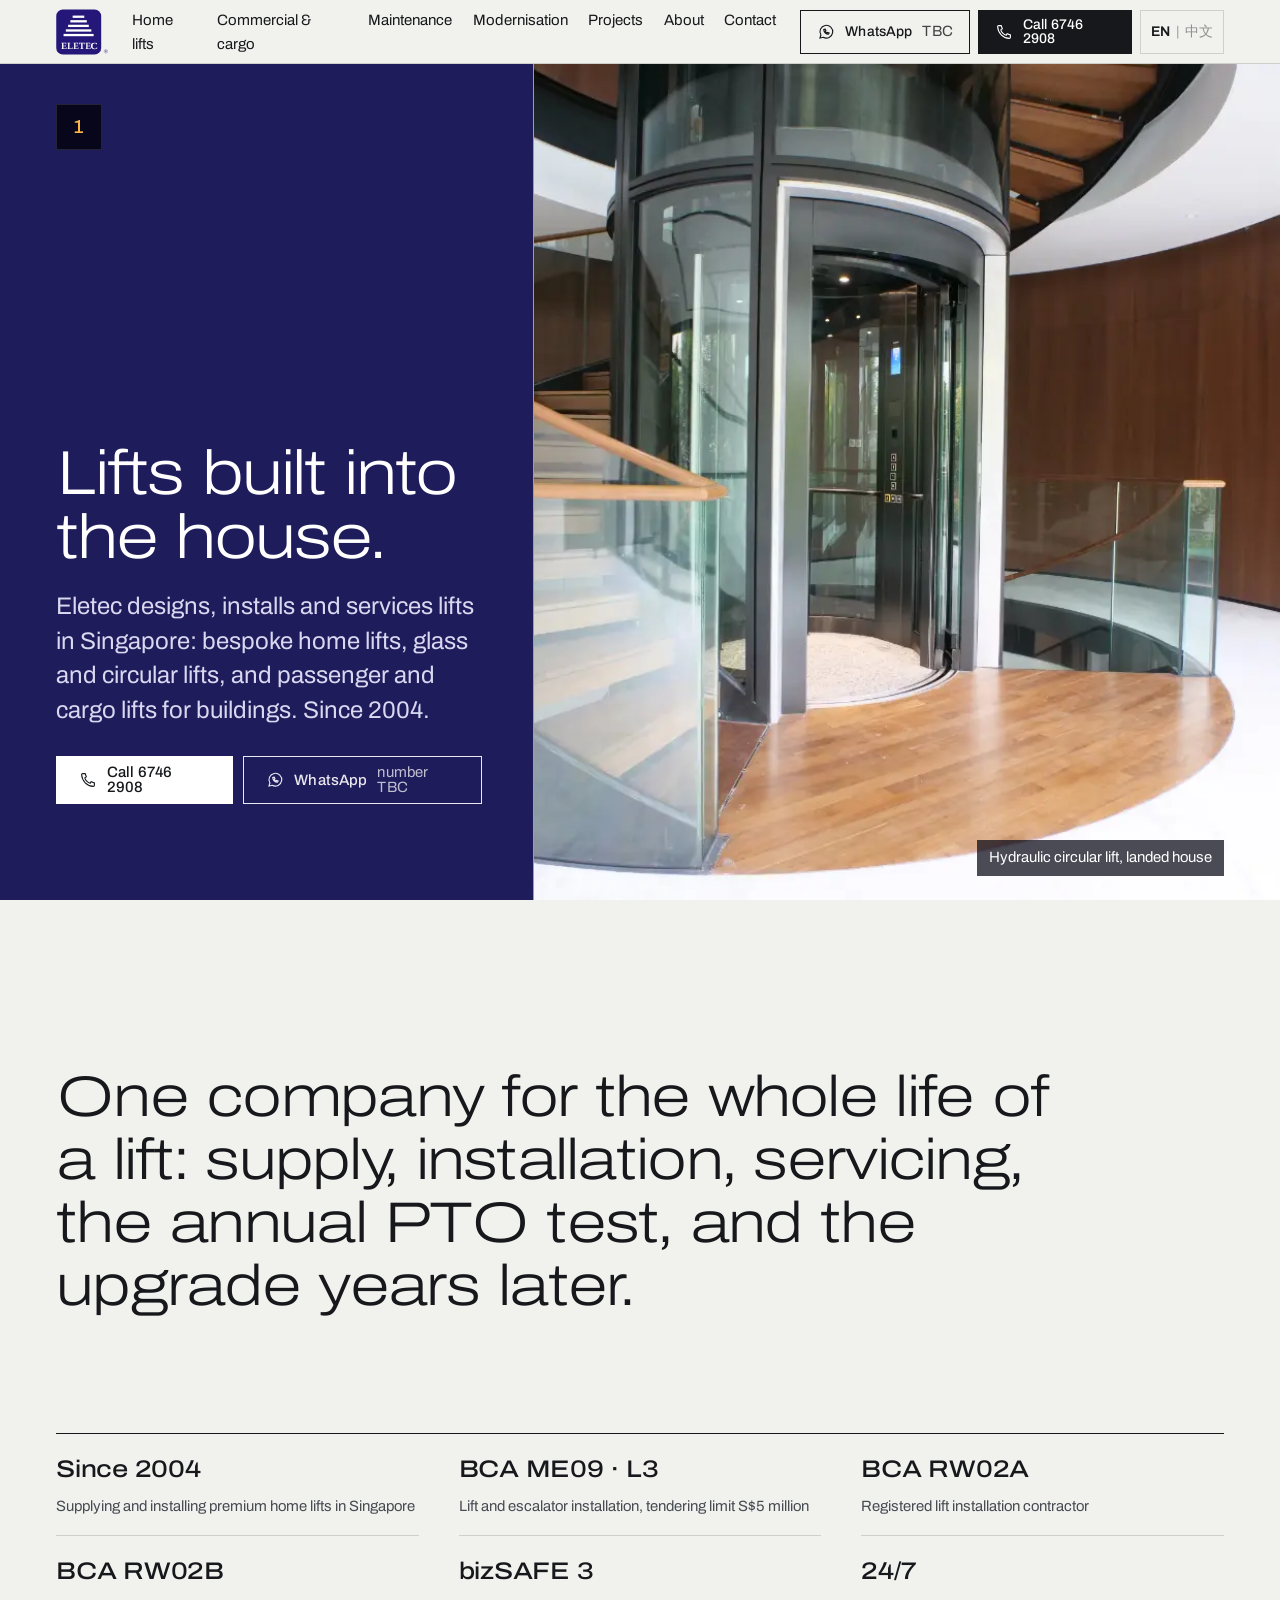
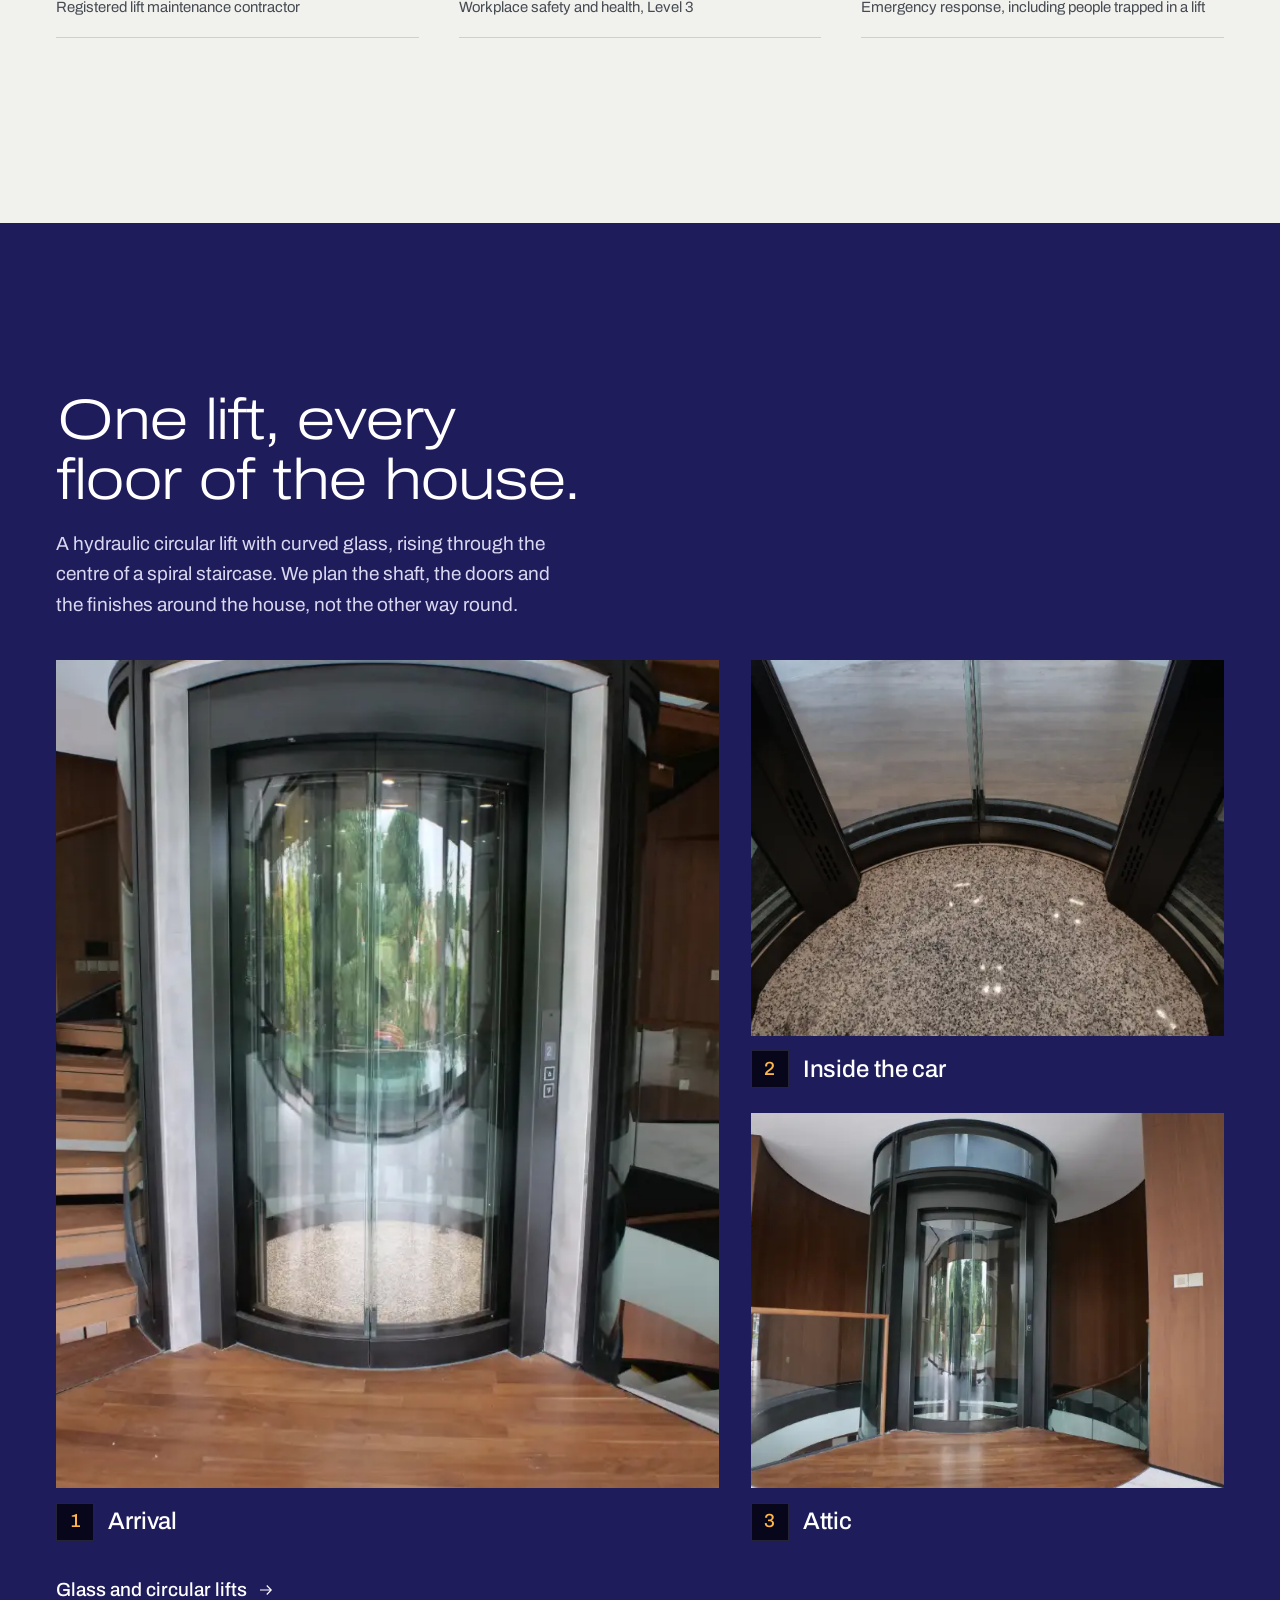
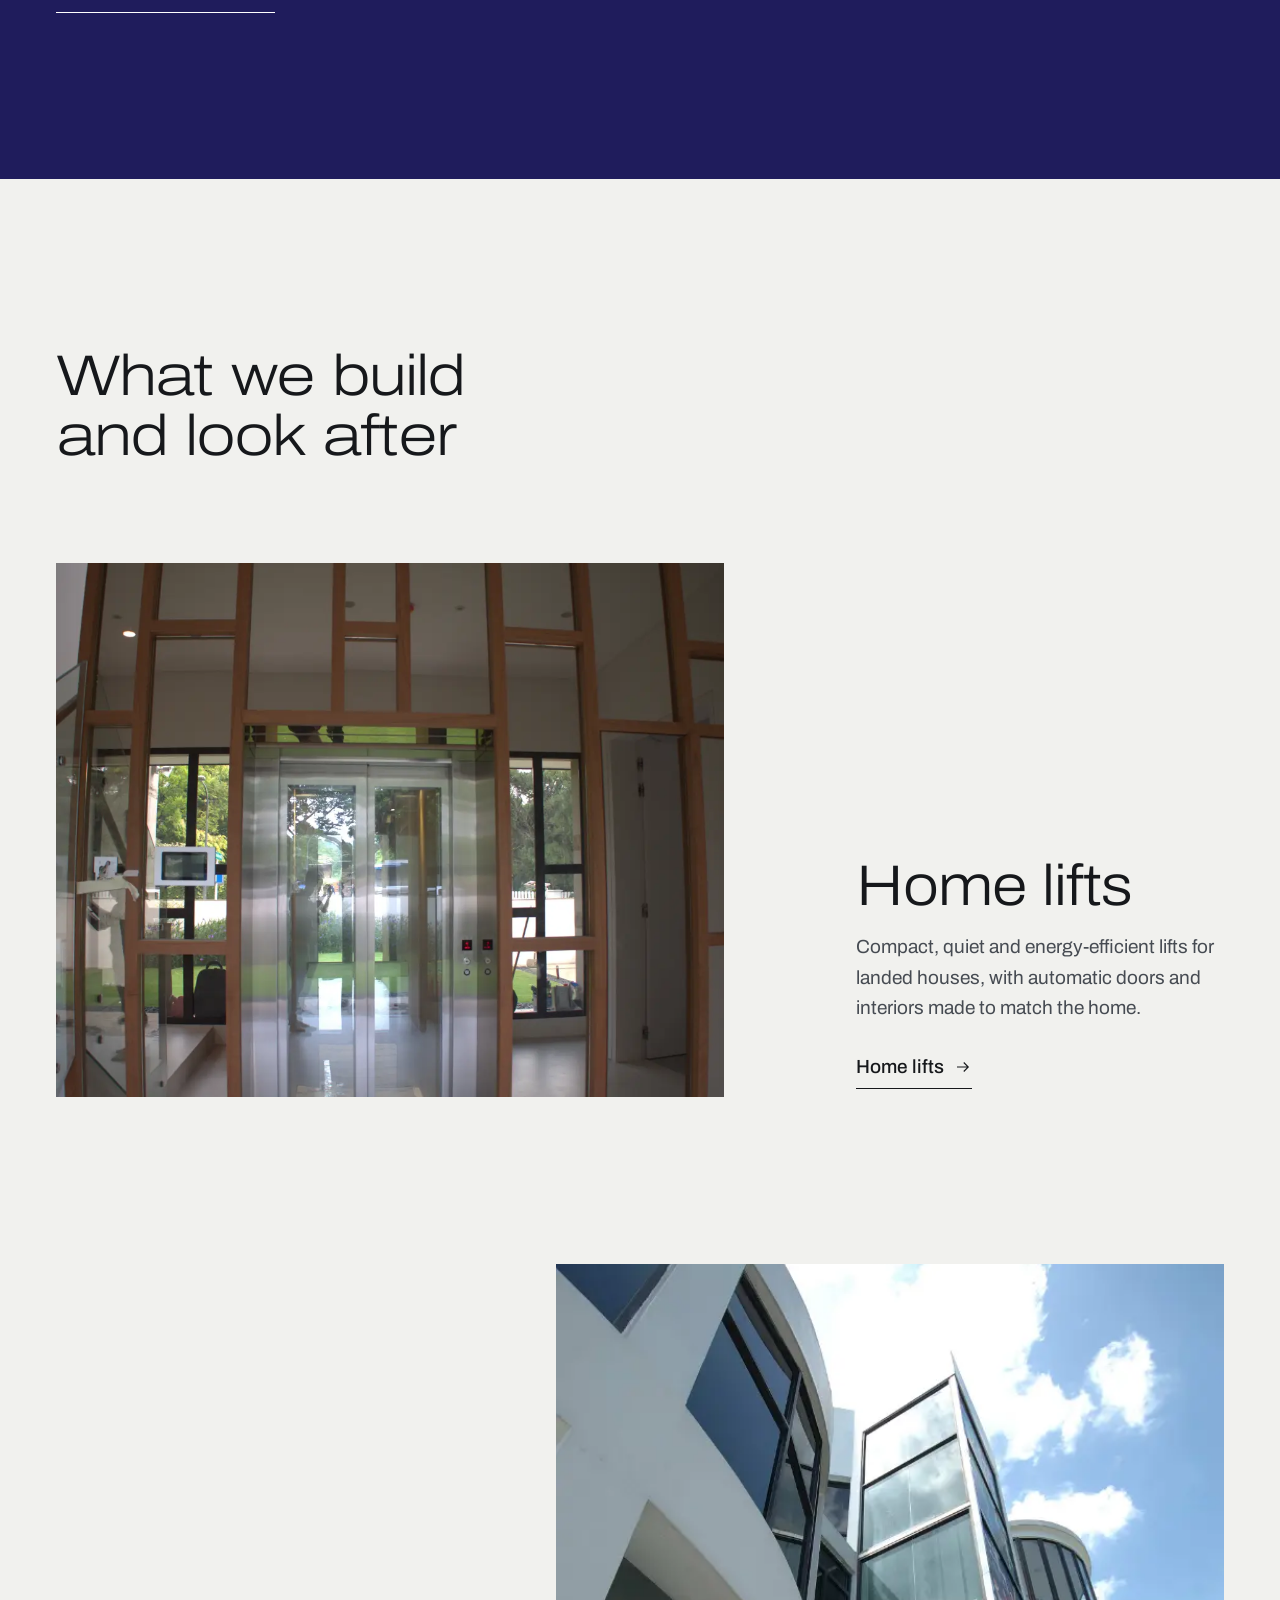
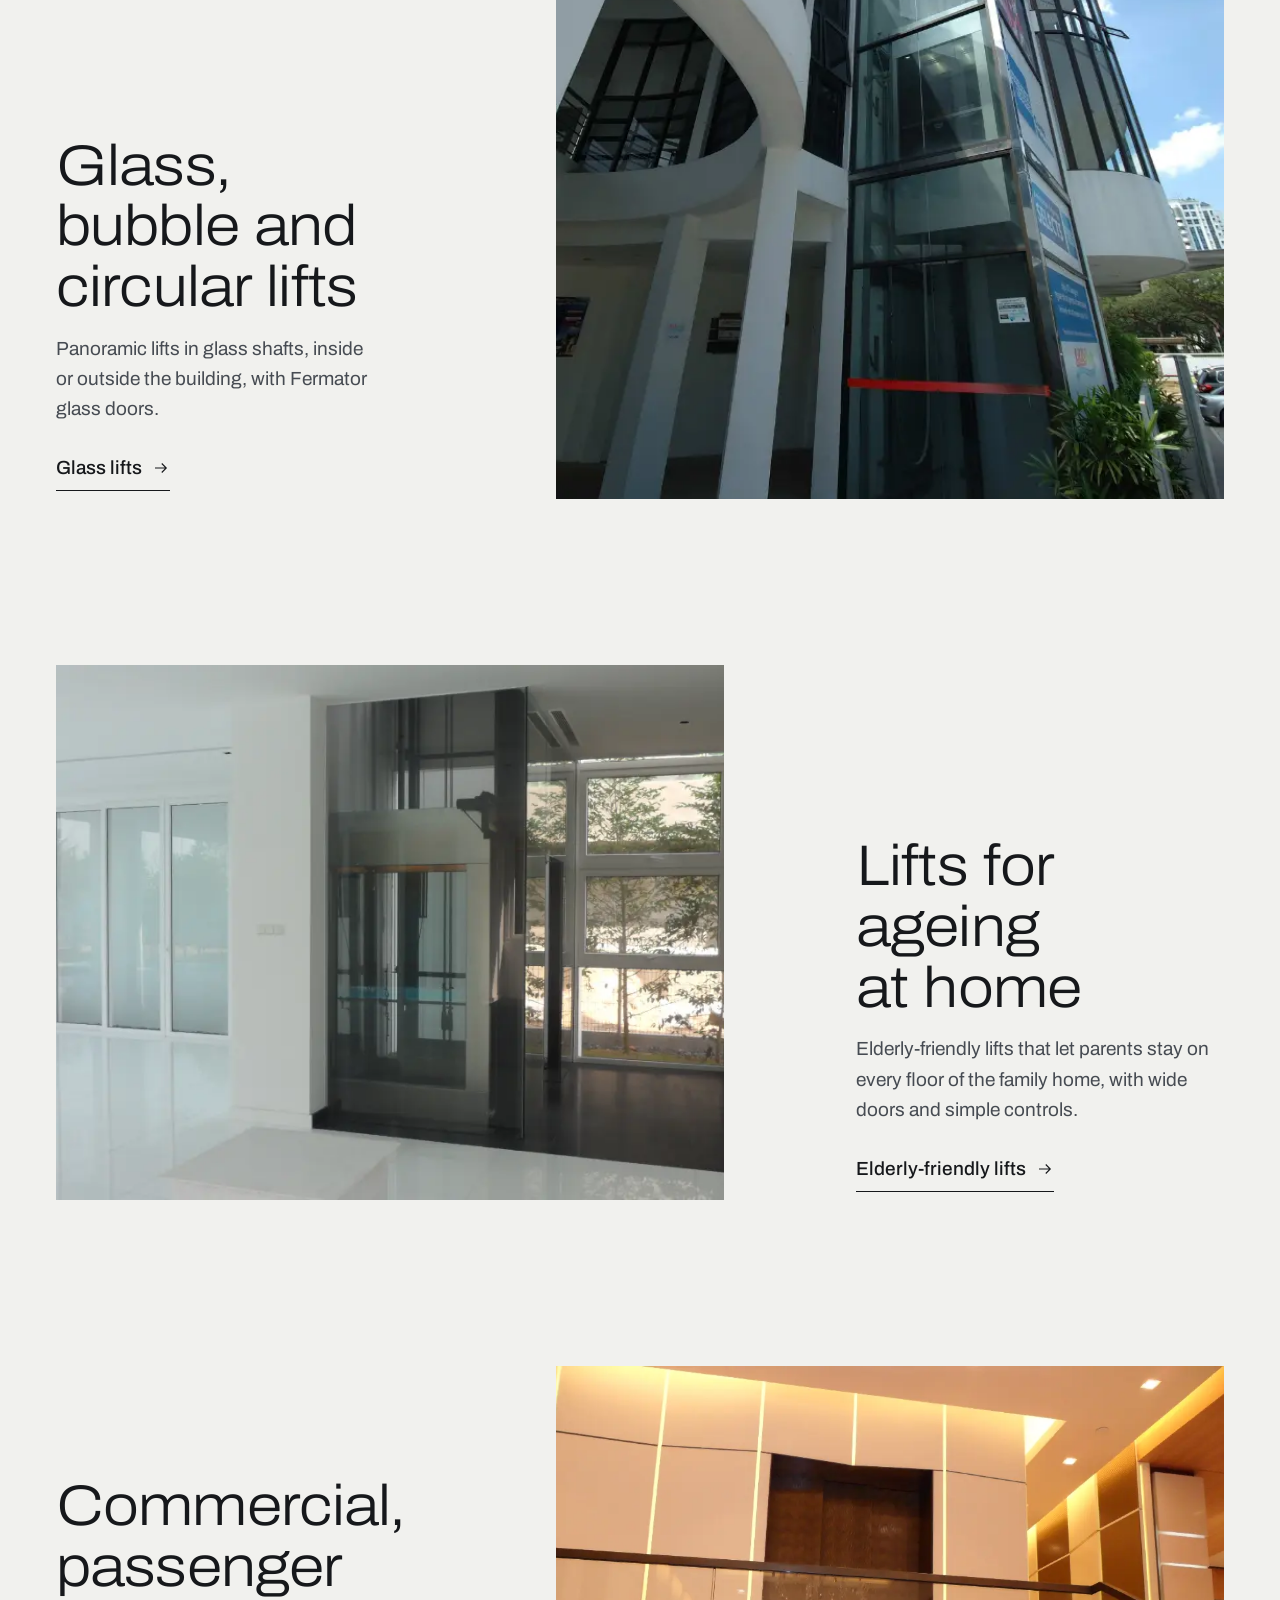
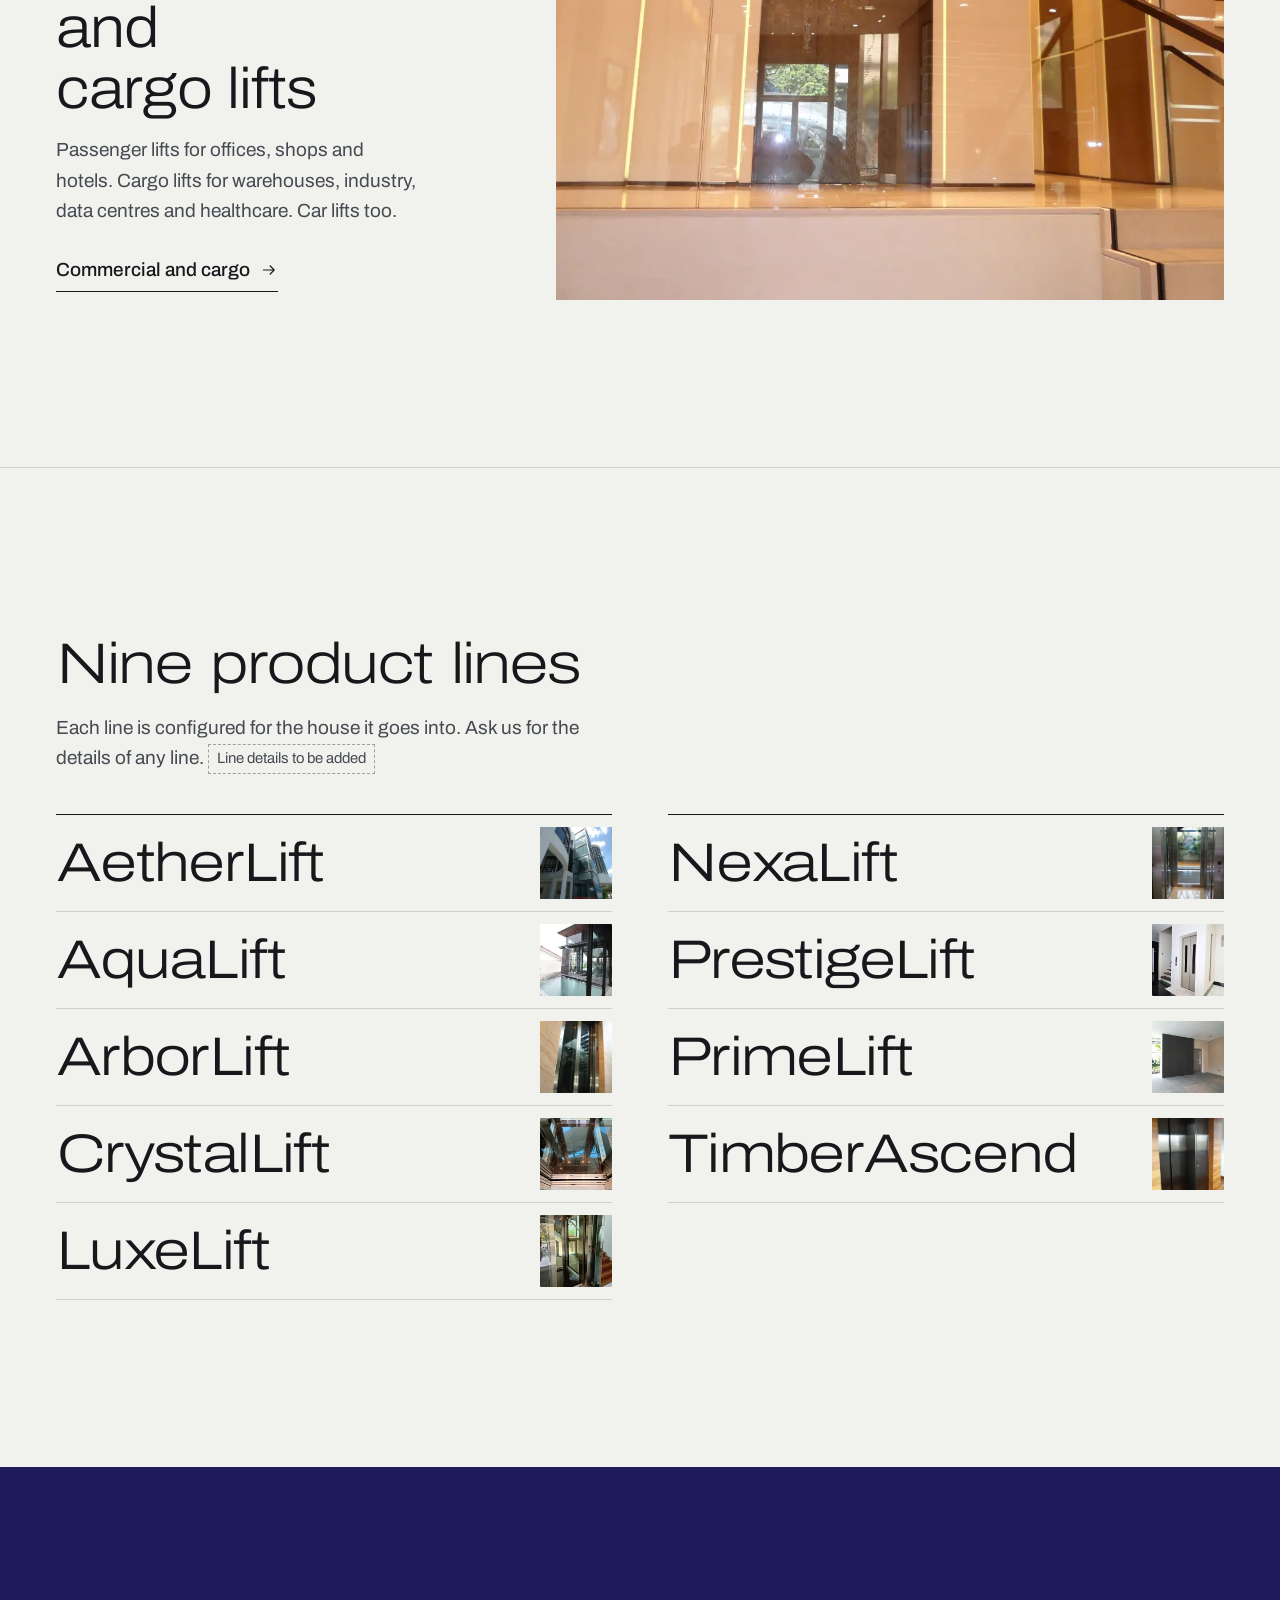
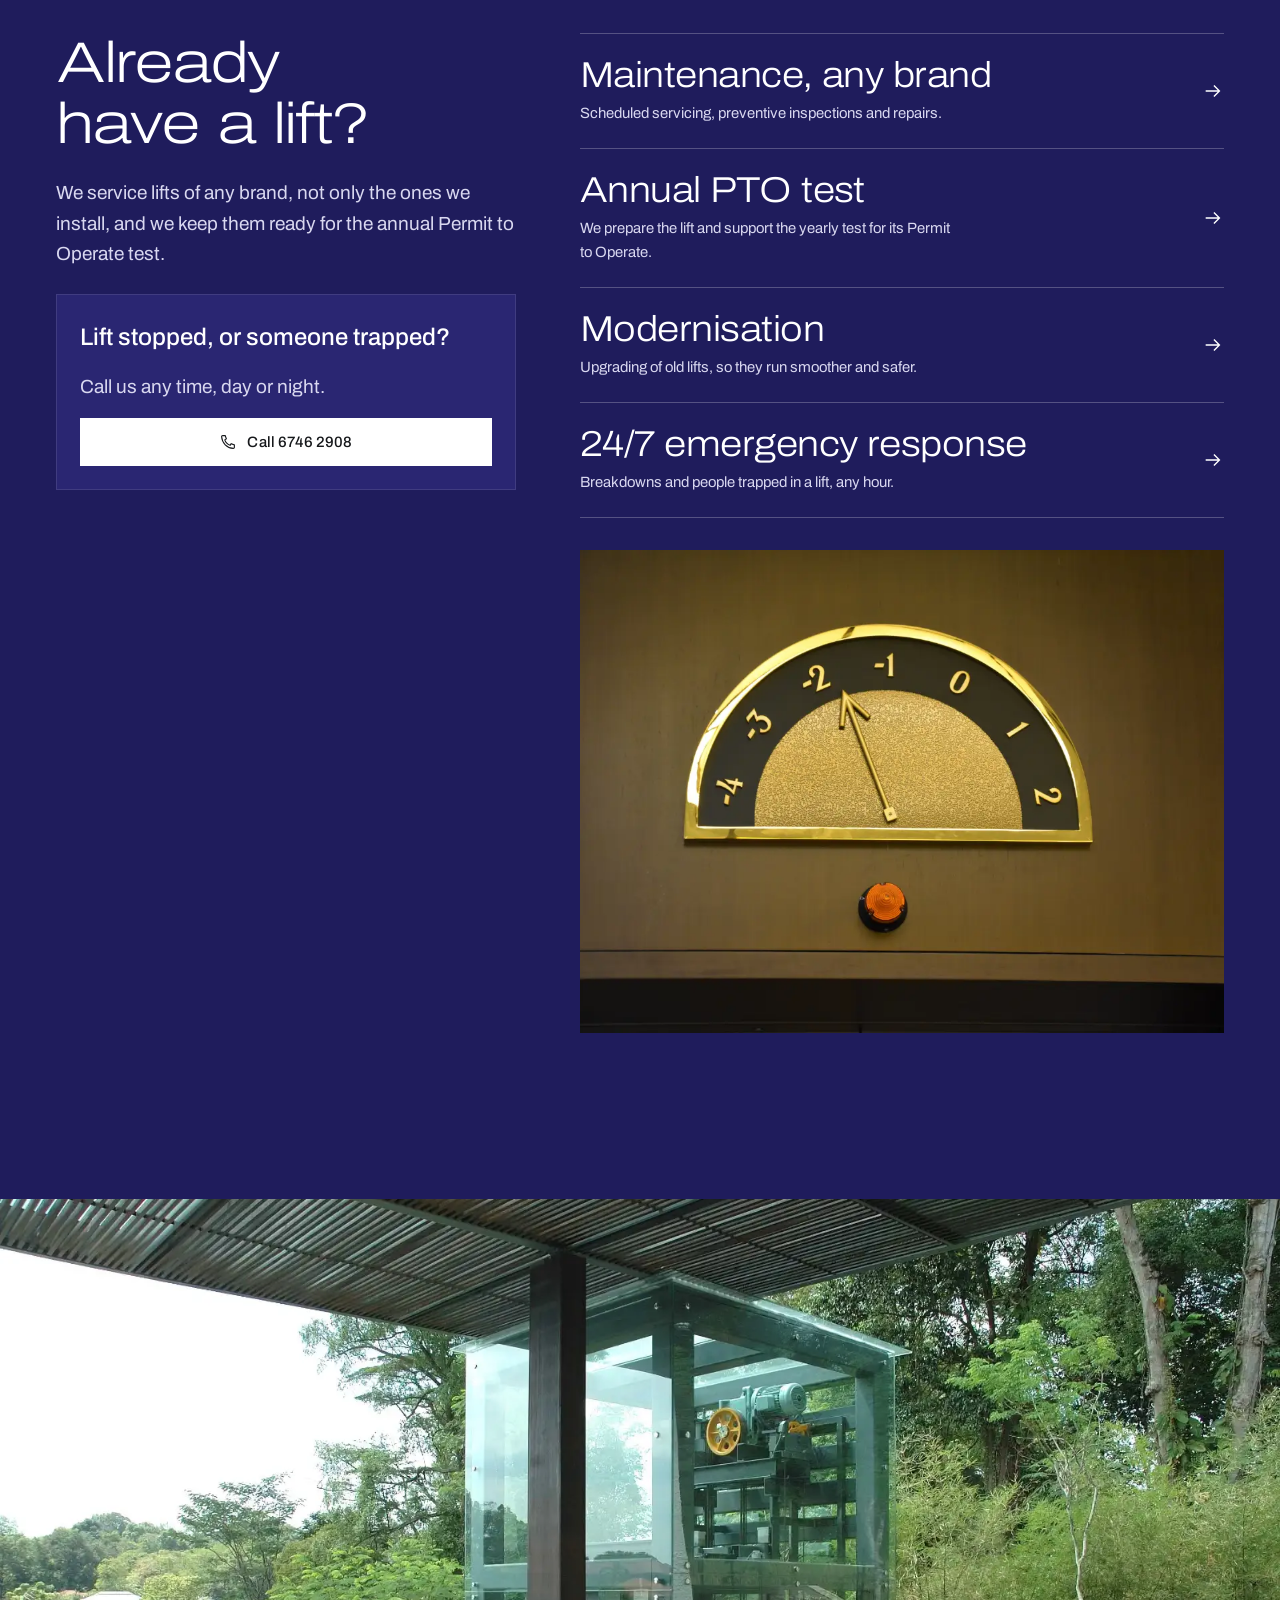
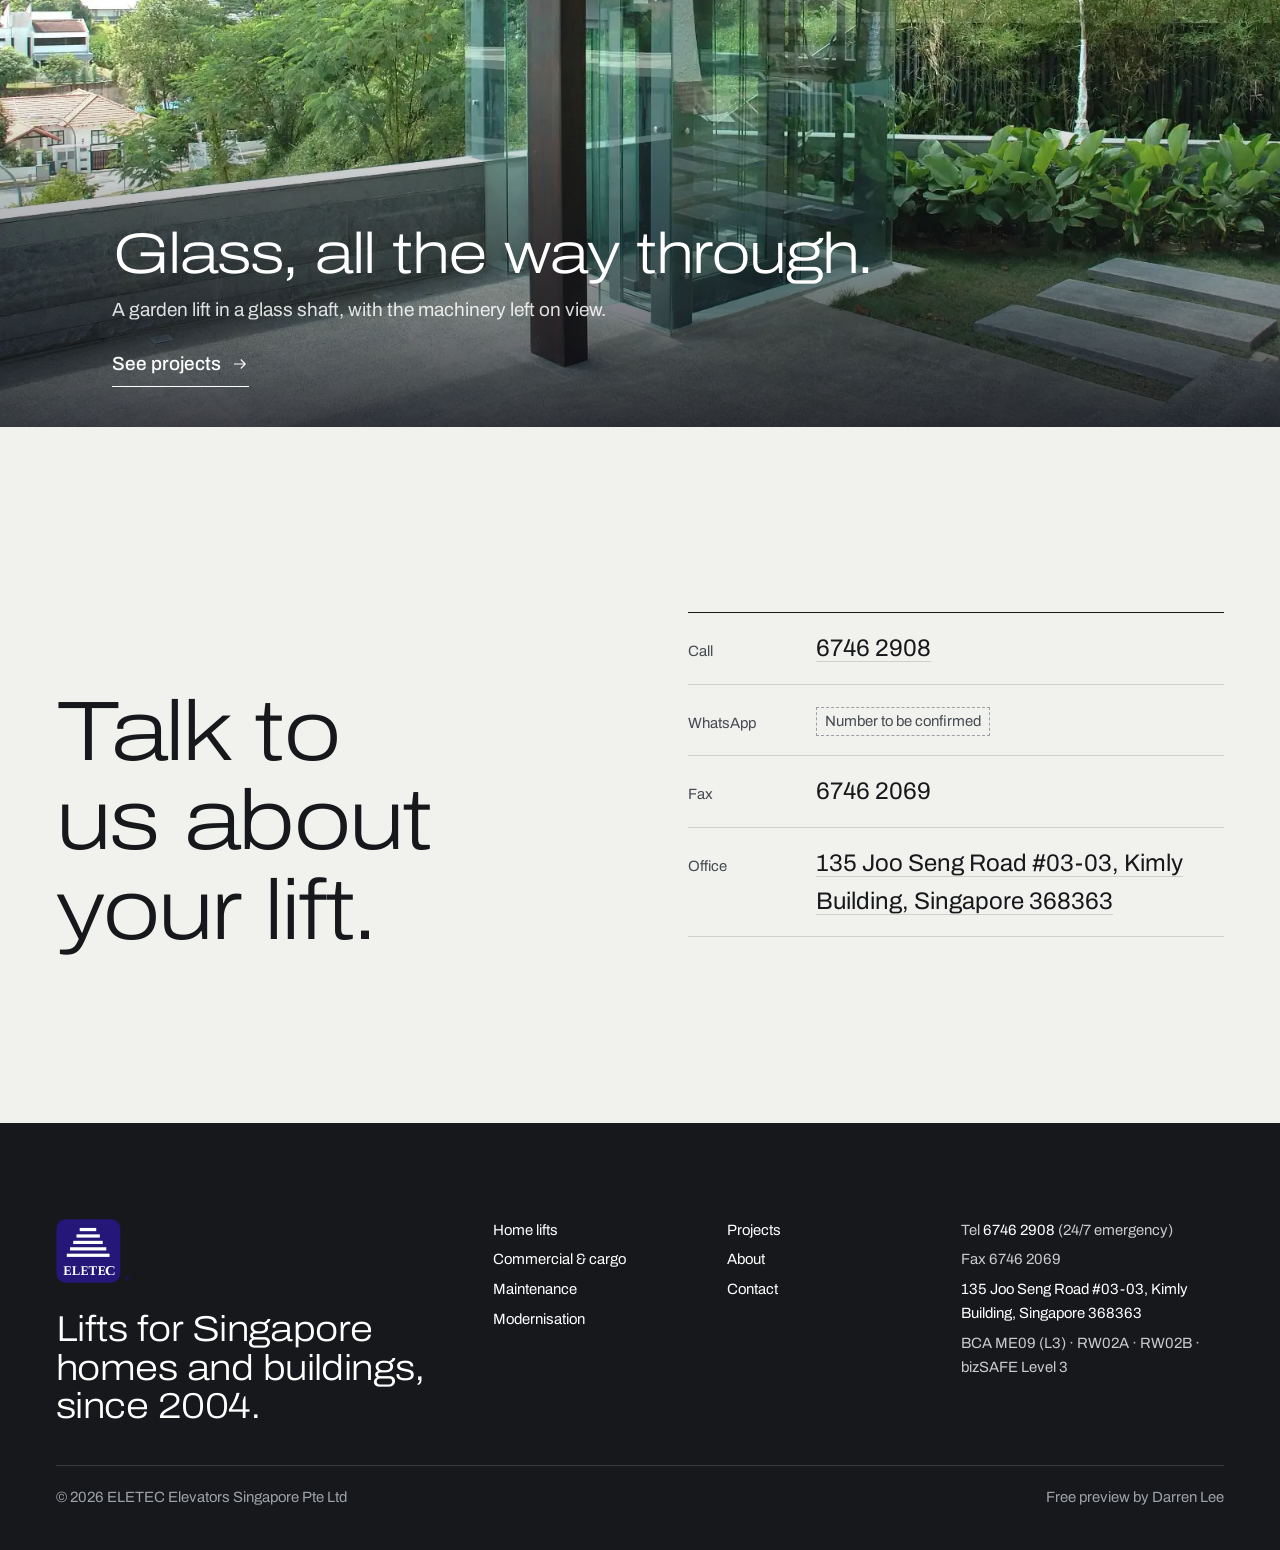
==== index.html @ 06dfc60d "Eletec free preview site Co-Authored-By: Claude Opus 5.5 <noreply@anthropic.com>" ====
<!doctype html>
<html lang="en-SG">
<head>
<meta charset="utf-8">
<meta name="viewport" content="width=device-width, initial-scale=1, viewport-fit=cover">
<title>Eletec Elevators Singapore | Home lifts, glass and circular lifts, lift maintenance</title>
<meta name="description" content="Singapore lift contractor since 2004. Bespoke home lifts, glass and circular lifts, passenger and cargo lifts, maintenance for any brand and 24/7 emergency response.">
<meta name="robots" content="noindex, nofollow">
<link rel="canonical" href="https://eletec.com.sg/">
<meta property="og:type" content="website">
<meta property="og:site_name" content="Eletec Elevators Singapore">
<meta property="og:title" content="Eletec Elevators Singapore | Home lifts, glass and circular lifts, lift maintenance">
<meta property="og:description" content="Singapore lift contractor since 2004. Bespoke home lifts, glass and circular lifts, passenger and cargo lifts, maintenance for any brand and 24/7 emergency response.">
<meta property="og:image" content="https://eletec.com.sg/img/og-eletec.jpg">
<meta property="og:image:width" content="1200"><meta property="og:image:height" content="630">
<meta name="twitter:card" content="summary_large_image">
<meta name="theme-color" content="#1f1c5c">
<link rel="icon" href="img/eletec-favicon.svg" type="image/svg+xml">
<link rel="apple-touch-icon" href="img/eletec-touch-180.png">
<link rel="preload" href="fonts/archivo-wdth-latin.woff2" as="font" type="font/woff2" crossorigin>
<link rel="preload" as="image" href="img/circular-landing-1080.webp" imagesrcset="img/circular-landing-640.webp 640w, img/circular-landing-1080.webp 1080w, img/circular-landing-1600.webp 1600w, img/circular-landing-2200.webp 2200w, img/circular-landing-2880.webp 2880w" imagesizes="(min-width: 900px) 58vw, 100vw">
<link rel="stylesheet" href="css/site.css">
<script type="application/ld+json">{"@context":"https://schema.org","@type":"HomeAndConstructionBusiness","name":"ELETEC Elevators Singapore Pte Ltd","url":"https://eletec.com.sg/","telephone":"+65 6746 2908","faxNumber":"+65 6746 2069","foundingDate":"2004","image":"https://eletec.com.sg/img/og-eletec.jpg","address":{"@type":"PostalAddress","streetAddress":"135 Joo Seng Road #03-03, Kimly Building","addressLocality":"Singapore","postalCode":"368363","addressCountry":"SG"},"areaServed":"Singapore","description":"Lift supply, installation, maintenance and modernisation in Singapore since 2004: home lifts, glass and circular lifts, passenger and cargo lifts."}</script>
<meta name="x-zh-title" content="Eletec Elevators Singapore｜家用电梯、玻璃及圆形电梯、电梯维修保养"><meta name="x-zh-description" content="自2004年起的新加坡电梯承包商。定制家用电梯、玻璃及圆形电梯、客梯与货梯，各品牌电梯维修保养，以及24小时紧急服务。">
<script>try{if(localStorage.getItem('eletec-lang')==='zh'){var h=document.documentElement;h.lang='zh-Hans';var t=document.querySelector('title');t.setAttribute('data-en',t.textContent);t.textContent=document.querySelector('meta[name=x-zh-title]').content;}}catch(e){}</script>
</head>
<body>
<a class="skip" href="#main"><span class="l-en">Skip to content</span><span class="l-zh" lang="zh-Hans">跳到正文</span></a>
<header class="site-header" data-tone="light">
  <div class="wrap">
    <a class="brand" href="index.html" aria-label="Eletec home" data-zh-aria-label="Eletec 首页"><img class="brand__logo" src="img/eletec-logo.svg" width="206" height="179" alt=""></a>
    <nav class="nav" aria-label="Main" data-zh-aria-label="主导航"><ul><li><a href="home-lifts.html"><span class="l-en">Home lifts</span><span class="l-zh" lang="zh-Hans">家用电梯</span></a></li><li><a href="commercial-cargo.html"><span class="l-en">Commercial &amp; cargo</span><span class="l-zh" lang="zh-Hans">商用与货运电梯</span></a></li><li><a href="maintenance.html"><span class="l-en">Maintenance</span><span class="l-zh" lang="zh-Hans">维修保养</span></a></li><li><a href="modernisation.html"><span class="l-en">Modernisation</span><span class="l-zh" lang="zh-Hans">电梯翻新</span></a></li><li><a href="projects.html"><span class="l-en">Projects</span><span class="l-zh" lang="zh-Hans">项目案例</span></a></li><li><a href="about.html"><span class="l-en">About</span><span class="l-zh" lang="zh-Hans">关于我们</span></a></li><li><a href="contact.html"><span class="l-en">Contact</span><span class="l-zh" lang="zh-Hans">联系我们</span></a></li></ul></nav>
    <div class="header-actions">
      <a class="btn btn--ghost btn--sm header-wa" href="contact.html#whatsapp" data-wa><svg viewBox="0 0 24 24" fill="none" stroke="currentColor" stroke-width="1.5" aria-hidden="true"><path d="M4 20l1.2-4A8.5 8.5 0 1 1 8.3 19Z"/><path d="M9 8.6c0 3.3 2.7 6.4 6.3 6.4l.9-1.6-1.9-.9-.8.8a4.5 4.5 0 0 1-2.4-2.4l.8-.8-.9-1.9Z"/></svg>WhatsApp <small><span class="l-en">TBC</span><span class="l-zh" lang="zh-Hans">待定</span></small></a>
      <a class="btn btn--solid btn--sm header-call" href="tel:+6567462908"><svg viewBox="0 0 24 24" fill="none" stroke="currentColor" stroke-width="1.5" aria-hidden="true"><path d="M5 3.5h3.2l1.6 4.3-2.1 1.4a11 11 0 0 0 7.1 7.1l1.4-2.1 4.3 1.6V19a1.5 1.5 0 0 1-1.6 1.5A16.5 16.5 0 0 1 3.5 5.1 1.5 1.5 0 0 1 5 3.5Z"/></svg><span class="l-en">Call 6746 2908</span><span class="l-zh" lang="zh-Hans">致电 6746 2908</span></a>
      <button class="lang-toggle" type="button" data-lang-toggle aria-label="Language / 语言"><span class="lt-en">EN</span><span class="lt-sep" aria-hidden="true">|</span><span class="lt-zh" lang="zh-Hans">中文</span></button>
      <button class="menu-btn" type="button" data-menu-open aria-expanded="false" aria-controls="menu"><i></i><span class="l-en">Menu</span><span class="l-zh" lang="zh-Hans">菜单</span></button>
    </div>
  </div>
</header>
<div class="menu on-dark" id="menu" data-open="false" aria-label="Menu" data-zh-aria-label="菜单">
  <div class="menu__top"><a class="brand" href="index.html"><img class="brand__logo" src="img/eletec-logo.svg" width="206" height="179" alt="ELETEC"></a><button class="menu-btn" type="button" data-menu-close><span class="l-en">Close</span><span class="l-zh" lang="zh-Hans">关闭</span></button></div>
  <nav aria-label="Menu" data-zh-aria-label="菜单"><ul><li><a class="menu__link" href="index.html"><span class="l-en">Home</span><span class="l-zh" lang="zh-Hans">首页</span><svg viewBox="0 0 24 24" fill="none" stroke="currentColor" stroke-width="1.5" aria-hidden="true"><path d="M4 12h15M13 6l6 6-6 6"/></svg></a></li><li><a class="menu__link" href="home-lifts.html"><span class="l-en">Home lifts</span><span class="l-zh" lang="zh-Hans">家用电梯</span><svg viewBox="0 0 24 24" fill="none" stroke="currentColor" stroke-width="1.5" aria-hidden="true"><path d="M4 12h15M13 6l6 6-6 6"/></svg></a></li><li><a class="menu__link" href="commercial-cargo.html"><span class="l-en">Commercial &amp; cargo</span><span class="l-zh" lang="zh-Hans">商用与货运电梯</span><svg viewBox="0 0 24 24" fill="none" stroke="currentColor" stroke-width="1.5" aria-hidden="true"><path d="M4 12h15M13 6l6 6-6 6"/></svg></a></li><li><a class="menu__link" href="maintenance.html"><span class="l-en">Maintenance</span><span class="l-zh" lang="zh-Hans">维修保养</span><svg viewBox="0 0 24 24" fill="none" stroke="currentColor" stroke-width="1.5" aria-hidden="true"><path d="M4 12h15M13 6l6 6-6 6"/></svg></a></li><li><a class="menu__link" href="modernisation.html"><span class="l-en">Modernisation</span><span class="l-zh" lang="zh-Hans">电梯翻新</span><svg viewBox="0 0 24 24" fill="none" stroke="currentColor" stroke-width="1.5" aria-hidden="true"><path d="M4 12h15M13 6l6 6-6 6"/></svg></a></li><li><a class="menu__link" href="projects.html"><span class="l-en">Projects</span><span class="l-zh" lang="zh-Hans">项目案例</span><svg viewBox="0 0 24 24" fill="none" stroke="currentColor" stroke-width="1.5" aria-hidden="true"><path d="M4 12h15M13 6l6 6-6 6"/></svg></a></li><li><a class="menu__link" href="about.html"><span class="l-en">About</span><span class="l-zh" lang="zh-Hans">关于我们</span><svg viewBox="0 0 24 24" fill="none" stroke="currentColor" stroke-width="1.5" aria-hidden="true"><path d="M4 12h15M13 6l6 6-6 6"/></svg></a></li><li><a class="menu__link" href="contact.html"><span class="l-en">Contact</span><span class="l-zh" lang="zh-Hans">联系我们</span><svg viewBox="0 0 24 24" fill="none" stroke="currentColor" stroke-width="1.5" aria-hidden="true"><path d="M4 12h15M13 6l6 6-6 6"/></svg></a></li></ul></nav>
  <div class="menu__foot">
    <a class="btn btn--light" href="tel:+6567462908"><svg viewBox="0 0 24 24" fill="none" stroke="currentColor" stroke-width="1.5" aria-hidden="true"><path d="M5 3.5h3.2l1.6 4.3-2.1 1.4a11 11 0 0 0 7.1 7.1l1.4-2.1 4.3 1.6V19a1.5 1.5 0 0 1-1.6 1.5A16.5 16.5 0 0 1 3.5 5.1 1.5 1.5 0 0 1 5 3.5Z"/></svg><span class="l-en">Call 6746 2908</span><span class="l-zh" lang="zh-Hans">致电 6746 2908</span></a>
    <a class="btn btn--ghost" href="contact.html#whatsapp" data-wa><svg viewBox="0 0 24 24" fill="none" stroke="currentColor" stroke-width="1.5" aria-hidden="true"><path d="M4 20l1.2-4A8.5 8.5 0 1 1 8.3 19Z"/><path d="M9 8.6c0 3.3 2.7 6.4 6.3 6.4l.9-1.6-1.9-.9-.8.8a4.5 4.5 0 0 1-2.4-2.4l.8-.8-.9-1.9Z"/></svg>WhatsApp <small><span class="l-en">(number to be confirmed)</span><span class="l-zh" lang="zh-Hans">（号码待定）</span></small></a>
  </div>
</div>
<main id="main">
<section class="hero" aria-labelledby="hero-title">
  <img src="img/circular-landing-1080.webp" srcset="img/circular-landing-640.webp 640w, img/circular-landing-1080.webp 1080w, img/circular-landing-1600.webp 1600w, img/circular-landing-2200.webp 2200w, img/circular-landing-2880.webp 2880w" sizes="(min-width: 900px) 58vw, 100vw" width="1080" height="810" alt="A hydraulic circular glass lift rising through the centre of a timber spiral staircase in a Singapore house" data-zh-alt="新加坡一座住宅中，液压圆形玻璃电梯从木制旋转楼梯中央升起" fetchpriority="high" decoding="async">
  <span class="hero__floor" aria-hidden="true">1</span>
  <div class="hero__copy wrap">
    <h1 id="hero-title" class="display"><span class="l-en">Lifts built into the house.</span><span class="l-zh" lang="zh-Hans">电梯，与家融为一体。</span></h1>
    <p><span class="l-en">Eletec designs, installs and services lifts in Singapore: bespoke home lifts, glass and circular lifts, and passenger and cargo lifts for buildings. Since 2004.</span><span class="l-zh" lang="zh-Hans">Eletec 在新加坡设计、安装和保养电梯：定制家用电梯、玻璃及圆形电梯，以及楼宇客梯和货梯。始于2004年。</span></p>
    <div class="hero__actions"><a class="btn btn--light" href="tel:+6567462908"><svg viewBox="0 0 24 24" fill="none" stroke="currentColor" stroke-width="1.5" aria-hidden="true"><path d="M5 3.5h3.2l1.6 4.3-2.1 1.4a11 11 0 0 0 7.1 7.1l1.4-2.1 4.3 1.6V19a1.5 1.5 0 0 1-1.6 1.5A16.5 16.5 0 0 1 3.5 5.1 1.5 1.5 0 0 1 5 3.5Z"/></svg><span class="l-en">Call 6746 2908</span><span class="l-zh" lang="zh-Hans">致电 6746 2908</span></a><a class="btn btn--ghost btn--wa-tbc" href="contact.html#whatsapp" data-wa><svg viewBox="0 0 24 24" fill="none" stroke="currentColor" stroke-width="1.5" aria-hidden="true"><path d="M4 20l1.2-4A8.5 8.5 0 1 1 8.3 19Z"/><path d="M9 8.6c0 3.3 2.7 6.4 6.3 6.4l.9-1.6-1.9-.9-.8.8a4.5 4.5 0 0 1-2.4-2.4l.8-.8-.9-1.9Z"/></svg>WhatsApp <small><span class="l-en">number TBC</span><span class="l-zh" lang="zh-Hans">号码待定</span></small></a></div>
  </div>
  <p class="hero__caption"><span class="l-en">Hydraulic circular lift, landed house</span><span class="l-zh" lang="zh-Hans">液压圆形电梯，有地住宅</span></p>
</section>

<section class="section"><div class="wrap intro">
  <p class="intro__text"><span class="l-en">One company for the whole life of a lift: supply, installation, servicing, the annual PTO test, and the upgrade years later.</span><span class="l-zh" lang="zh-Hans">电梯的一生，一家公司全程负责：供应、安装、保养、年度 PTO 检测，以及多年后的翻新。</span></p>
  <dl class="plate" aria-label="Licences and registrations" data-zh-aria-label="执照与注册">
    <div><dt><span class="l-en">Since 2004</span><span class="l-zh" lang="zh-Hans">始于2004年</span></dt><dd><span class="l-en">Supplying and installing premium home lifts in Singapore</span><span class="l-zh" lang="zh-Hans">在新加坡供应及安装高端家用电梯</span></dd></div>
    <div><dt>BCA ME09 · L3</dt><dd><span class="l-en">Lift and escalator installation, tendering limit S$5 million</span><span class="l-zh" lang="zh-Hans">电梯及扶梯安装，投标上限500万新元</span></dd></div>
    <div><dt>BCA RW02A</dt><dd><span class="l-en">Registered lift installation contractor</span><span class="l-zh" lang="zh-Hans">BCA 注册电梯安装承包商</span></dd></div>
    <div><dt>BCA RW02B</dt><dd><span class="l-en">Registered lift maintenance contractor</span><span class="l-zh" lang="zh-Hans">BCA 注册电梯维修保养承包商</span></dd></div>
    <div><dt>bizSAFE 3</dt><dd><span class="l-en">Workplace safety and health, Level 3</span><span class="l-zh" lang="zh-Hans">工作场所安全与卫生，第3级</span></dd></div>
    <div><dt>24/7</dt><dd><span class="l-en">Emergency response, including people trapped in a lift</span><span class="l-zh" lang="zh-Hans">紧急服务，包括电梯困人</span></dd></div>
  </dl>
</div></section>

<section class="floors section on-dark" aria-labelledby="floors-title"><div class="wrap">
  <div class="floors__head"><h2 id="floors-title" class="display"><span class="l-en">One lift, every floor of the house.</span><span class="l-zh" lang="zh-Hans">一部电梯，通达家中每一层。</span></h2><p><span class="l-en">A hydraulic circular lift with curved glass, rising through the centre of a spiral staircase. We plan the shaft, the doors and the finishes around the house, not the other way round.</span><span class="l-zh" lang="zh-Hans">一部弧形玻璃的液压圆形电梯，从旋转楼梯中央升起。井道、梯门和饰面都依房屋来规划，而不是让房屋迁就电梯。</span></p></div>
  <div class="floors__grid">
    <figure class="floor floor--main"><div class="floor__media"><img src="img/circular-ground-1080.webp" srcset="img/circular-ground-640.webp 640w, img/circular-ground-1080.webp 1080w, img/circular-ground-1600.webp 1600w, img/circular-ground-2200.webp 2200w" sizes="(min-width: 800px) 55vw, 100vw" width="1080" height="810" alt="The glass circular lift at arrival level, next to the timber spiral stair" data-zh-alt="入口层的圆形玻璃电梯，旁边是木制旋转楼梯" loading="lazy" decoding="async"></div><figcaption><span class="floor__n">1</span><span class="l-en">Arrival</span><span class="l-zh" lang="zh-Hans">入口层</span></figcaption></figure>
    <figure class="floor"><div class="floor__media"><img src="img/circular-floor-1080.webp" srcset="img/circular-floor-640.webp 640w, img/circular-floor-1080.webp 1080w, img/circular-floor-1600.webp 1600w" sizes="(min-width: 800px) 40vw, 100vw" width="1080" height="810" alt="The terrazzo floor of the circular lift car, seen through its open curved doors" data-zh-alt="透过打开的弧形门看圆形电梯轿厢的水磨石地面" loading="lazy" decoding="async"></div><figcaption><span class="floor__n">2</span><span class="l-en">Inside the car</span><span class="l-zh" lang="zh-Hans">轿厢内</span></figcaption></figure>
    <figure class="floor"><div class="floor__media"><img src="img/circular-attic-1080.webp" srcset="img/circular-attic-640.webp 640w, img/circular-attic-1080.webp 1080w, img/circular-attic-1600.webp 1600w" sizes="(min-width: 800px) 40vw, 100vw" width="1080" height="810" alt="The circular lift&#x27;s top stop at attic level, with curved glass doors" data-zh-alt="圆形电梯在阁楼层的最高停靠站，配弧形玻璃门" loading="lazy" decoding="async"></div><figcaption><span class="floor__n">3</span><span class="l-en">Attic</span><span class="l-zh" lang="zh-Hans">阁楼</span></figcaption></figure>
  </div>
  <p style="margin-top:28px"><a class="link" href="home-lifts.html#glass" style="color:#fff"><span class="l-en">Glass and circular lifts</span><span class="l-zh" lang="zh-Hans">玻璃及圆形电梯</span> <svg viewBox="0 0 24 24" fill="none" stroke="currentColor" stroke-width="1.5" aria-hidden="true"><path d="M4 12h15M13 6l6 6-6 6"/></svg></a></p>
</div></section>

<section class="section" aria-labelledby="kinds-title"><div class="wrap">
  <h2 id="kinds-title" class="display h-l" style="max-width:16ch;margin-bottom:var(--space-5)"><span class="l-en">What we build and look after</span><span class="l-zh" lang="zh-Hans">我们建造与保养的电梯</span></h2>
  <div class="kinds">
    <article class="kind">
      <div class="kind__media"><img src="img/timber-frame-1080.webp" srcset="img/timber-frame-640.webp 640w, img/timber-frame-1080.webp 1080w, img/timber-frame-1600.webp 1600w" sizes="(min-width: 900px) 58vw, 100vw" width="1080" height="1441" alt="A home lift with glass doors set inside a timber frame" data-zh-alt="嵌在木框中、配玻璃门的家用电梯" loading="lazy" decoding="async"></div>
      <div class="kind__body"><h3><span class="l-en">Home lifts</span><span class="l-zh" lang="zh-Hans">家用电梯</span></h3><p><span class="l-en">Compact, quiet and energy-efficient lifts for landed houses, with automatic doors and interiors made to match the home.</span><span class="l-zh" lang="zh-Hans">为有地住宅打造紧凑、静音、节能的电梯，配有自动门，内装与家居相配。</span></p><a class="link" href="home-lifts.html"><span class="l-en">Home lifts</span><span class="l-zh" lang="zh-Hans">家用电梯</span> <svg viewBox="0 0 24 24" fill="none" stroke="currentColor" stroke-width="1.5" aria-hidden="true"><path d="M4 12h15M13 6l6 6-6 6"/></svg></a></div>
    </article>
    <article class="kind kind--tall">
      <div class="kind__media"><img src="img/glass-shaft-1080.webp" srcset="img/glass-shaft-640.webp 640w, img/glass-shaft-1080.webp 1080w, img/glass-shaft-1600.webp 1600w" sizes="(min-width: 900px) 42vw, 100vw" width="1080" height="1624" alt="A glass lift shaft rising up the outside of a curved white building" data-zh-alt="沿白色弧形建筑外墙升起的玻璃电梯井道" loading="lazy" decoding="async"></div>
      <div class="kind__body"><h3><span class="l-en">Glass, bubble and circular lifts</span><span class="l-zh" lang="zh-Hans">玻璃、观光及圆形电梯</span></h3><p><span class="l-en">Panoramic lifts in glass shafts, inside or outside the building, with Fermator glass doors.</span><span class="l-zh" lang="zh-Hans">玻璃井道观光电梯，可装在室内或室外，配 Fermator 玻璃门。</span></p><a class="link" href="home-lifts.html#glass"><span class="l-en">Glass lifts</span><span class="l-zh" lang="zh-Hans">玻璃电梯</span> <svg viewBox="0 0 24 24" fill="none" stroke="currentColor" stroke-width="1.5" aria-hidden="true"><path d="M4 12h15M13 6l6 6-6 6"/></svg></a></div>
    </article>
    <article class="kind">
      <div class="kind__media"><img src="img/white-house-glass-1080.webp" srcset="img/white-house-glass-640.webp 640w, img/white-house-glass-1080.webp 1080w, img/white-house-glass-1600.webp 1600w" sizes="(min-width: 900px) 58vw, 100vw" width="1080" height="608" alt="A glass home lift beside full-height windows in a white living space" data-zh-alt="白色起居空间中，落地窗旁的玻璃家用电梯" loading="lazy" decoding="async"></div>
      <div class="kind__body"><h3><span class="l-en">Lifts for ageing at home</span><span class="l-zh" lang="zh-Hans">居家养老电梯</span></h3><p><span class="l-en">Elderly-friendly lifts that let parents stay on every floor of the family home, with wide doors and simple controls.</span><span class="l-zh" lang="zh-Hans">长者友善电梯，门宽、操作简单，让父母在家中每一层都住得安心。</span></p><a class="link" href="home-lifts.html#elderly"><span class="l-en">Elderly-friendly lifts</span><span class="l-zh" lang="zh-Hans">长者友善电梯</span> <svg viewBox="0 0 24 24" fill="none" stroke="currentColor" stroke-width="1.5" aria-hidden="true"><path d="M4 12h15M13 6l6 6-6 6"/></svg></a></div>
    </article>
    <article class="kind">
      <div class="kind__media"><img src="img/lobby-glass-1080.webp" srcset="img/lobby-glass-640.webp 640w, img/lobby-glass-1080.webp 1080w, img/lobby-glass-1600.webp 1600w" sizes="(min-width: 900px) 58vw, 100vw" width="1080" height="810" alt="A passenger lift behind glass in a warm-lit building lobby" data-zh-alt="暖光楼宇大堂中玻璃后的客梯" loading="lazy" decoding="async"></div>
      <div class="kind__body"><h3><span class="l-en">Commercial, passenger and cargo lifts</span><span class="l-zh" lang="zh-Hans">商用客梯与货梯</span></h3><p><span class="l-en">Passenger lifts for offices, shops and hotels. Cargo lifts for warehouses, industry, data centres and healthcare. Car lifts too.</span><span class="l-zh" lang="zh-Hans">客梯适用于办公楼、商店和酒店；货梯适用于仓库、工业、数据中心和医疗机构。也提供汽车升降机。</span></p><a class="link" href="commercial-cargo.html"><span class="l-en">Commercial and cargo</span><span class="l-zh" lang="zh-Hans">商用与货运</span> <svg viewBox="0 0 24 24" fill="none" stroke="currentColor" stroke-width="1.5" aria-hidden="true"><path d="M4 12h15M13 6l6 6-6 6"/></svg></a></div>
    </article>
  </div>
</div></section>

<section class="section rule" aria-labelledby="lines-title"><div class="wrap">
  <div class="lines__head"><h2 id="lines-title" class="display h-l"><span class="l-en">Nine product lines</span><span class="l-zh" lang="zh-Hans">九大产品系列</span></h2><p class="muted" style="max-width:52ch"><span class="l-en">Each line is configured for the house it goes into. Ask us for the details of any line.</span><span class="l-zh" lang="zh-Hans">每个系列都会按房屋配置。如需了解任何系列的详情，欢迎询问。</span> <span class="tbc"><span class="l-en">Line details to be added</span><span class="l-zh" lang="zh-Hans">系列详情待补充</span></span></p></div>
  <ul class="lines">
    <li><div class="line"><img class="line__thumb" src="img/line-aetherlift-357.webp" width="64" height="64" alt="" loading="lazy" decoding="async"><span class="line__name">AetherLift</span></div></li><li><div class="line"><img class="line__thumb" src="img/line-aqualift-264.webp" width="64" height="64" alt="" loading="lazy" decoding="async"><span class="line__name">AquaLift</span></div></li><li><div class="line"><img class="line__thumb" src="img/line-arborlift-357.webp" width="64" height="64" alt="" loading="lazy" decoding="async"><span class="line__name">ArborLift</span></div></li><li><div class="line"><img class="line__thumb" src="img/line-crystallift-264.webp" width="64" height="64" alt="" loading="lazy" decoding="async"><span class="line__name">CrystalLift</span></div></li><li><div class="line"><img class="line__thumb" src="img/line-luxelift-264.webp" width="64" height="64" alt="" loading="lazy" decoding="async"><span class="line__name">LuxeLift</span></div></li><li><div class="line"><img class="line__thumb" src="img/line-nexalift-357.webp" width="64" height="64" alt="" loading="lazy" decoding="async"><span class="line__name">NexaLift</span></div></li><li><div class="line"><img class="line__thumb" src="img/line-prestigelift-264.webp" width="64" height="64" alt="" loading="lazy" decoding="async"><span class="line__name">PrestigeLift</span></div></li><li><div class="line"><img class="line__thumb" src="img/line-primelift-264.webp" width="64" height="64" alt="" loading="lazy" decoding="async"><span class="line__name">PrimeLift</span></div></li><li><div class="line"><img class="line__thumb" src="img/line-timberascend-357.webp" width="64" height="64" alt="" loading="lazy" decoding="async"><span class="line__name">TimberAscend</span></div></li>
  </ul>
</div></section>

<section class="field section on-dark" aria-labelledby="svc-title"><div class="wrap services">
  <div class="services__side">
    <h2 id="svc-title" class="display h-l"><span class="l-en">Already have a lift?</span><span class="l-zh" lang="zh-Hans">家里已有电梯？</span></h2>
    <p><span class="l-en">We service lifts of any brand, not only the ones we install, and we keep them ready for the annual Permit to Operate test.</span><span class="l-zh" lang="zh-Hans">我们保养各品牌电梯，不只限于我们安装的，并帮您做好年度运行许可证（PTO）检测的准备。</span></p>
    <div class="emergency"><strong><span class="l-en">Lift stopped, or someone trapped?</span><span class="l-zh" lang="zh-Hans">电梯停了，或有人被困？</span></strong><p><span class="l-en">Call us any time, day or night.</span><span class="l-zh" lang="zh-Hans">无论白天黑夜，随时来电。</span></p><a class="btn btn--light" href="tel:+6567462908"><svg viewBox="0 0 24 24" fill="none" stroke="currentColor" stroke-width="1.5" aria-hidden="true"><path d="M5 3.5h3.2l1.6 4.3-2.1 1.4a11 11 0 0 0 7.1 7.1l1.4-2.1 4.3 1.6V19a1.5 1.5 0 0 1-1.6 1.5A16.5 16.5 0 0 1 3.5 5.1 1.5 1.5 0 0 1 5 3.5Z"/></svg><span class="l-en">Call 6746 2908</span><span class="l-zh" lang="zh-Hans">致电 6746 2908</span></a></div>
  </div>
  <div>
    <ul class="svc-list">
      <li><a href="maintenance.html"><h3><span class="l-en">Maintenance, any brand</span><span class="l-zh" lang="zh-Hans">各品牌电梯维修保养</span></h3><p><span class="l-en">Scheduled servicing, preventive inspections and repairs.</span><span class="l-zh" lang="zh-Hans">定期保养、预防性检查和维修。</span></p><svg viewBox="0 0 24 24" fill="none" stroke="currentColor" stroke-width="1.5" aria-hidden="true"><path d="M4 12h15M13 6l6 6-6 6"/></svg></a></li>
      <li><a href="maintenance.html#pto"><h3><span class="l-en">Annual PTO test</span><span class="l-zh" lang="zh-Hans">年度 PTO 检测</span></h3><p><span class="l-en">We prepare the lift and support the yearly test for its Permit to Operate.</span><span class="l-zh" lang="zh-Hans">我们为电梯做好准备，并协助每年的运行许可证检测。</span></p><svg viewBox="0 0 24 24" fill="none" stroke="currentColor" stroke-width="1.5" aria-hidden="true"><path d="M4 12h15M13 6l6 6-6 6"/></svg></a></li>
      <li><a href="modernisation.html"><h3><span class="l-en">Modernisation</span><span class="l-zh" lang="zh-Hans">电梯翻新</span></h3><p><span class="l-en">Upgrading of old lifts, so they run smoother and safer.</span><span class="l-zh" lang="zh-Hans">为旧电梯翻新升级，运行更平稳、更安全。</span></p><svg viewBox="0 0 24 24" fill="none" stroke="currentColor" stroke-width="1.5" aria-hidden="true"><path d="M4 12h15M13 6l6 6-6 6"/></svg></a></li>
      <li><a href="maintenance.html#emergency"><h3><span class="l-en">24/7 emergency response</span><span class="l-zh" lang="zh-Hans">24小时紧急服务</span></h3><p><span class="l-en">Breakdowns and people trapped in a lift, any hour.</span><span class="l-zh" lang="zh-Hans">电梯故障或困人，任何时候都可来电。</span></p><svg viewBox="0 0 24 24" fill="none" stroke="currentColor" stroke-width="1.5" aria-hidden="true"><path d="M4 12h15M13 6l6 6-6 6"/></svg></a></li>
    </ul>
    <figure class="services__media" style="margin:32px 0 0"><img src="img/floor-dial-1080.webp" srcset="img/floor-dial-640.webp 640w, img/floor-dial-1080.webp 1080w, img/floor-dial-1600.webp 1600w" sizes="(min-width: 900px) 52vw, 100vw" width="1080" height="720" alt="A brass floor-indicator dial above a lift door" data-zh-alt="电梯门上方的黄铜楼层指示盘" loading="lazy" decoding="async"></figure>
  </div>
</div></section>

<section class="bleed on-dark" aria-labelledby="proj-title">
  <img src="img/glass-garden-1080.webp" srcset="img/glass-garden-640.webp 640w, img/glass-garden-1080.webp 1080w, img/glass-garden-1600.webp 1600w, img/glass-garden-2400.webp 2400w" sizes="100vw" width="1080" height="718" alt="A glass lift in a garden pavilion with its machinery visible through the glass, surrounded by trees" data-zh-alt="绿树环绕的花园亭中，透过玻璃可见机械结构的玻璃电梯" loading="lazy" decoding="async">
  <div class="bleed__copy"><div class="wrap"><h2 id="proj-title" class="display"><span class="l-en">Glass, all the way through.</span><span class="l-zh" lang="zh-Hans">通透的玻璃电梯。</span></h2><p><span class="l-en">A garden lift in a glass shaft, with the machinery left on view.</span><span class="l-zh" lang="zh-Hans">花园中的玻璃井道电梯，机械结构一览无遗。</span></p><p style="margin-top:18px"><a class="link" href="projects.html" style="color:#fff"><span class="l-en">See projects</span><span class="l-zh" lang="zh-Hans">查看项目案例</span> <svg viewBox="0 0 24 24" fill="none" stroke="currentColor" stroke-width="1.5" aria-hidden="true"><path d="M4 12h15M13 6l6 6-6 6"/></svg></a></p></div></div>
</section>

<section class="section"><div class="wrap close">
  <h2 class="display"><span class="l-en">Talk to us about your lift.</span><span class="l-zh" lang="zh-Hans">和我们聊聊您的电梯。</span></h2>
  <dl class="contact-list">
    <div><dt><span class="l-en">Call</span><span class="l-zh" lang="zh-Hans">电话</span></dt><dd><a href="tel:+6567462908">6746 2908</a></dd></div>
    <div><dt>WhatsApp</dt><dd><span class="tbc"><span class="l-en">Number to be confirmed</span><span class="l-zh" lang="zh-Hans">号码待定</span></span></dd></div>
    <div><dt><span class="l-en">Fax</span><span class="l-zh" lang="zh-Hans">传真</span></dt><dd>6746 2069</dd></div>
    <div><dt><span class="l-en">Office</span><span class="l-zh" lang="zh-Hans">办公室</span></dt><dd><a href="https://www.google.com/maps/search/?api=1&query=135+Joo+Seng+Road+Singapore+368363" rel="noopener">135 Joo Seng Road #03-03, Kimly Building, Singapore 368363</a></dd></div>
  </dl>
</div></section>
</main>
<footer class="site-footer on-dark">
  <div class="wrap">
    <div class="foot">
      <div>
        <a class="brand brand--foot" href="index.html"><img class="brand__logo" src="img/eletec-logo.svg" width="206" height="179" alt="ELETEC"></a>
        <h2 style="margin-top:20px"><span class="l-en">Lifts for Singapore homes and buildings, since 2004.</span><span class="l-zh" lang="zh-Hans">自2004年起，为新加坡住宅与楼宇提供电梯。</span></h2>
      </div>
      <div><ul><li><a href="home-lifts.html"><span class="l-en">Home lifts</span><span class="l-zh" lang="zh-Hans">家用电梯</span></a></li><li><a href="commercial-cargo.html"><span class="l-en">Commercial &amp; cargo</span><span class="l-zh" lang="zh-Hans">商用与货运电梯</span></a></li><li><a href="maintenance.html"><span class="l-en">Maintenance</span><span class="l-zh" lang="zh-Hans">维修保养</span></a></li><li><a href="modernisation.html"><span class="l-en">Modernisation</span><span class="l-zh" lang="zh-Hans">电梯翻新</span></a></li></ul></div>
      <div><ul><li><a href="projects.html"><span class="l-en">Projects</span><span class="l-zh" lang="zh-Hans">项目案例</span></a></li><li><a href="about.html"><span class="l-en">About</span><span class="l-zh" lang="zh-Hans">关于我们</span></a></li><li><a href="contact.html"><span class="l-en">Contact</span><span class="l-zh" lang="zh-Hans">联系我们</span></a></li></ul></div>
      <div>
        <ul>
          <li><span class="l-en">Tel</span><span class="l-zh" lang="zh-Hans">电话</span> <a href="tel:+6567462908">6746 2908</a> <span class="l-en">(24/7 emergency)</span><span class="l-zh" lang="zh-Hans">（24小时紧急服务）</span></li>
          <li><span class="l-en">Fax 6746 2069</span><span class="l-zh" lang="zh-Hans">传真 6746 2069</span></li>
          <li><a href="https://www.google.com/maps/search/?api=1&query=135+Joo+Seng+Road+Singapore+368363" rel="noopener">135 Joo Seng Road #03-03, Kimly Building, Singapore 368363</a></li>
          <li><span class="l-en">BCA ME09 (L3) · RW02A · RW02B · bizSAFE Level 3</span><span class="l-zh" lang="zh-Hans">BCA ME09 (L3) · RW02A · RW02B · bizSAFE 第3级</span></li>
        </ul>
      </div>
    </div>
    <div class="foot__base"><span>© 2026 ELETEC Elevators Singapore Pte Ltd</span><span><span class="l-en">Free preview by Darren Lee</span><span class="l-zh" lang="zh-Hans">Free preview by Darren Lee（免费样本网页）</span></span></div>
  </div>
</footer>
<nav class="callbar" aria-label="Quick contact" data-zh-aria-label="快速联系">
  <a class="cb-call" href="tel:+6567462908"><svg viewBox="0 0 24 24" fill="none" stroke="currentColor" stroke-width="1.5" aria-hidden="true"><path d="M5 3.5h3.2l1.6 4.3-2.1 1.4a11 11 0 0 0 7.1 7.1l1.4-2.1 4.3 1.6V19a1.5 1.5 0 0 1-1.6 1.5A16.5 16.5 0 0 1 3.5 5.1 1.5 1.5 0 0 1 5 3.5Z"/></svg><span class="l-en">Call now</span><span class="l-zh" lang="zh-Hans">立即致电</span></a>
  <a class="cb-wa" href="contact.html#whatsapp" data-wa><svg viewBox="0 0 24 24" fill="none" stroke="currentColor" stroke-width="1.5" aria-hidden="true"><path d="M4 20l1.2-4A8.5 8.5 0 1 1 8.3 19Z"/><path d="M9 8.6c0 3.3 2.7 6.4 6.3 6.4l.9-1.6-1.9-.9-.8.8a4.5 4.5 0 0 1-2.4-2.4l.8-.8-.9-1.9Z"/></svg>WhatsApp <small><span class="l-en">TBC</span><span class="l-zh" lang="zh-Hans">待定</span></small></a>
</nav>
<script src="config.js"></script>
<script src="js/site.js" defer></script>
</body>
</html>
---- css/site.css ----
/* Eletec preview — "the lift lobby". Plain CSS, no build step. */
@font-face {
  font-family: "Archivo";
  font-style: normal;
  font-weight: 100 900;
  font-stretch: 62% 125%;
  font-display: swap;
  src: url("../fonts/archivo-wdth-latin.woff2") format("woff2");
  unicode-range: U+0000-00FF, U+0131, U+0152-0153, U+02BB-02BC, U+02C6, U+02DA, U+02DC, U+0304, U+0308, U+0329, U+2000-206F, U+20AC, U+2122, U+2191, U+2193, U+2212, U+2215, U+FEFF, U+FFFD;
}

:root {
  --plaster: #f1f1ee;
  --plaster-2: #e6e6e1;
  --ink: #16181b;
  --ink-2: #464b52;
  --steel: #9aa0a6;
  --rule: #cfd0cb;
  --indigo: #1f1c5c;
  --indigo-2: #2a2672;
  --indigo-ink: #d9d8f0;
  --amber: #ffb648;
  --white: #fff;

  --font: "Archivo", "PingFang SC", "Hiragino Sans GB", "Noto Sans SC", "Noto Sans CJK SC", "Microsoft YaHei", "Source Han Sans SC", system-ui, -apple-system, "Segoe UI", sans-serif;
  --wide: 125%;

  --gutter: clamp(16px, 4.5vw, 56px);
  --max: 1360px;
  --space-1: 8px; --space-2: 16px; --space-3: 24px; --space-4: 40px;
  --space-5: clamp(56px, 8vw, 96px); --space-6: clamp(88px, 13vw, 176px);

  --step--1: clamp(0.875rem, 0.85rem + 0.1vw, 0.9375rem);
  --step-0: clamp(1.0625rem, 1rem + 0.25vw, 1.1875rem);
  --step-1: clamp(1.25rem, 1.1rem + 0.6vw, 1.5rem);
  --step-2: clamp(1.6rem, 1.3rem + 1.3vw, 2.25rem);
  --step-3: clamp(2.1rem, 1.5rem + 2.6vw, 3.6rem);
  --step-4: clamp(2.6rem, 1.6rem + 4.6vw, 5.6rem);

  --ease-out: cubic-bezier(0.16, 1, 0.3, 1);
  --header-h: 64px;
  --bar-h: 0px;
}

*, *::before, *::after { box-sizing: border-box; }
html { -webkit-text-size-adjust: 100%; scroll-padding-top: calc(var(--header-h) + 16px); }
body {
  margin: 0; background: var(--plaster); color: var(--ink);
  font-family: var(--font); font-size: var(--step-0); line-height: 1.6;
  font-stretch: 100%; hyphens: none; -webkit-hyphens: none; overflow-wrap: normal;
  text-rendering: optimizeLegibility; -webkit-font-smoothing: antialiased;
  padding-bottom: var(--bar-h);
}
img { display: block; max-width: 100%; height: auto; }
figure { margin: 0; }
a { color: inherit; text-decoration-thickness: 1px; text-underline-offset: 0.22em; }
::selection { background: var(--indigo); color: var(--white); }
:focus-visible { outline: 2px solid var(--indigo); outline-offset: 3px; }
.on-dark :focus-visible, .field :focus-visible { outline-color: var(--amber); }
h1, h2, h3, h4 { margin: 0; font-weight: 400; line-height: 1.06; text-wrap: balance; letter-spacing: -0.015em; }
p { margin: 0; text-wrap: pretty; }
.wrap { width: 100%; max-width: var(--max); margin-inline: auto; padding-inline: var(--gutter); }
.sr-only { position: absolute !important; width: 1px; height: 1px; padding: 0; margin: -1px; overflow: hidden; clip: rect(0 0 0 0); white-space: nowrap; border: 0; }
.skip { position: absolute; left: 12px; top: -60px; z-index: 100; background: var(--ink); color: var(--white); padding: 10px 14px; }
.skip:focus { top: 12px; }

/* Display type: Archivo opened up wide */
.display { font-stretch: var(--wide); font-weight: 260; letter-spacing: -0.035em; }
.h-xl { font-size: var(--step-4); }
.h-l { font-size: var(--step-3); }
.h-m { font-size: var(--step-2); font-stretch: 112%; font-weight: 400; }
.h-s { font-size: var(--step-1); font-weight: 500; letter-spacing: -0.005em; }
.lede { font-size: var(--step-1); line-height: 1.5; color: var(--ink-2); max-width: 36ch; }
.prose { max-width: 62ch; color: var(--ink-2); }
.prose p + p { margin-top: 1em; }
.muted { color: var(--ink-2); }

/* ---------- Header ---------- */
.site-header {
  position: sticky; top: 0; inset: 0 0 auto 0; z-index: 50; height: var(--header-h);
  display: flex; align-items: center;
  background: var(--plaster);
  border-bottom: 1px solid var(--rule);
}
.site-header .wrap { display: flex; align-items: center; justify-content: space-between; gap: 24px; }
.brand { display: inline-flex; align-items: center; gap: 10px; text-decoration: none; min-height: 44px; }
.brand__logo { width: auto; height: 46px; flex: none; }
.menu .brand__logo { height: 46px; }
.brand--foot .brand__logo { height: 64px; }
.nav { display: none; }
.nav ul { list-style: none; margin: 0; padding: 0; display: flex; gap: clamp(14px, 1.6vw, 28px); }
.nav a { text-decoration: none; font-size: 15px; padding: 10px 0; display: inline-block; position: relative; }
.nav a::after { content: ""; position: absolute; left: 0; right: 0; bottom: 4px; height: 1px; background: currentColor; opacity: 0; transition: opacity .15s; }
.nav a:hover::after, .nav a[aria-current="page"]::after { opacity: 1; }
.header-actions { display: flex; align-items: center; gap: 8px; }
.btn {
  display: inline-flex; align-items: center; justify-content: center; gap: 10px;
  min-height: 48px; padding: 0 22px; border: 1px solid currentColor; border-radius: 0;
  font: 500 15px/1 var(--font); letter-spacing: 0.01em; text-decoration: none; cursor: pointer;
  background: transparent; color: inherit; transition: background-color .15s, color .15s, border-color .15s;
}
.btn svg { width: 18px; height: 18px; flex: none; }
.btn--solid { background: var(--ink); color: var(--white); border-color: var(--ink); }
.btn--solid:hover { background: var(--indigo); border-color: var(--indigo); }
.btn--light { background: var(--white); color: var(--ink); border-color: var(--white); }
.btn--light:hover { background: var(--plaster-2); border-color: var(--plaster-2); }
.btn--ghost:hover { background: var(--ink); color: var(--white); border-color: var(--ink); }
.on-dark .btn--ghost:hover { background: var(--white); color: var(--indigo); border-color: var(--white); }
.btn--sm { min-height: 44px; padding: 0 16px; font-size: 14px; }
.header-call, .header-wa { display: none; }
.menu-btn { display: inline-flex; align-items: center; gap: 10px; min-height: 44px; padding: 0 4px; background: none; border: 0; color: inherit; font: 500 15px var(--font); cursor: pointer; }
.menu-btn i { display: grid; gap: 5px; width: 22px; }
.menu-btn i::before, .menu-btn i::after { content: ""; height: 1.5px; background: currentColor; }

@media (min-width: 1100px) {
  .nav { display: block; }
  .menu-btn { display: none; }
  .header-call, .header-wa { display: inline-flex; }
}

/* Menu panel (mobile) — a lobby directory board */
.menu {
  position: fixed; inset: 0; z-index: 60; background: var(--indigo); color: var(--white);
  display: flex; flex-direction: column; padding: 0 var(--gutter) calc(24px + env(safe-area-inset-bottom));
  visibility: hidden; opacity: 0; transition: opacity .15s, visibility 0s .15s;
}
.menu[data-open="true"] { visibility: visible; opacity: 1; transition: opacity .15s; }
.menu__top { height: var(--header-h); display: flex; align-items: center; justify-content: space-between; }
.menu ul { list-style: none; margin: 24px 0 0; padding: 0; border-top: 1px solid rgba(255,255,255,.18); }
.menu li { border-bottom: 1px solid rgba(255,255,255,.18); }
.menu a.menu__link { display: flex; justify-content: space-between; align-items: center; padding: 14px 0; text-decoration: none; font-size: clamp(1.5rem, 6vw, 2rem); font-stretch: 115%; font-weight: 300; }
.menu a.menu__link svg { width: 20px; height: 20px; opacity: .6; }
.menu__foot { margin-top: auto; display: grid; gap: 10px; padding-top: 24px; }
.menu__foot .btn { width: 100%; }

/* ---------- Call bar (phones) ---------- */
.callbar {
  position: fixed; left: 0; right: 0; bottom: 0; z-index: 45;
  display: grid; grid-template-columns: 1fr 1fr; gap: 1px; background: var(--rule);
  padding-bottom: env(safe-area-inset-bottom); border-top: 1px solid var(--rule);
}
.callbar a, .callbar button {
  display: flex; align-items: center; justify-content: center; gap: 10px; min-height: 56px;
  font: 500 16px var(--font); text-decoration: none; border: 0; cursor: pointer;
}
.callbar svg { width: 20px; height: 20px; }
.callbar .cb-call { background: var(--ink); color: var(--white); }
.callbar .cb-wa { background: var(--plaster); color: var(--ink); }
.callbar .cb-wa[data-placeholder] { color: var(--ink-2); }
.callbar .cb-wa small { font-size: var(--step--1); color: var(--ink-2); font-weight: 400; }
@media (max-width: 1099px) { :root { --bar-h: calc(56px + env(safe-area-inset-bottom)); } }
@media (min-width: 1100px) { .callbar { display: none; } }

/* ---------- Home hero: one still photo ---------- */
.hero { position: relative; height: min(calc(100svh - var(--header-h)), 980px); min-height: 540px; background: var(--indigo); color: var(--white); overflow: hidden; }
.hero > img { position: absolute; inset: 0; width: 100%; height: 100%; object-fit: cover; object-position: 50% 50%; }
.hero::after { content: ""; position: absolute; inset: 0; background: linear-gradient(to top, rgba(8,8,22,.92) 0%, rgba(8,8,22,.78) 42%, rgba(8,8,22,.25) 70%, rgba(8,8,22,0) 85%); }
.hero__copy { position: absolute; z-index: 1; left: 0; right: 0; bottom: 0; padding-bottom: calc(var(--space-5) + var(--bar-h)); }
.hero__copy h1 { font-size: var(--step-4); max-width: 11ch; line-height: 1.02; }
.hero__copy p { margin-top: 20px; max-width: 40ch; font-size: var(--step-1); line-height: 1.45; color: #fff; }
.hero__actions { display: flex; gap: 10px; margin-top: 28px; }
@media (max-width: 520px) { .hero__actions .btn { flex: 1; padding: 0 12px; } .hero__actions small { display: none; } }
.hero__caption { display: none; }
.hero__floor { display: none; }
@media (min-width: 900px) {
  .hero { display: grid; grid-template-columns: 5fr 7fr; height: min(calc(100svh - var(--header-h)), 900px); background: var(--indigo); }
  .hero::after { content: none; }
  .hero > img { position: relative; grid-column: 2; grid-row: 1; height: 100%; border-left: 1px solid var(--steel); }
  .hero__copy { position: relative; grid-column: 1; grid-row: 1; display: flex; flex-direction: column; justify-content: flex-end; padding: var(--space-5) clamp(24px, 4vw, 64px) var(--space-5) var(--gutter); max-width: none; margin: 0; }
  .hero__copy h1 { font-size: clamp(2.6rem, 1rem + 3.6vw, 5.6rem); }
  .hero__copy p { color: var(--indigo-ink); }
  .hero__floor { display: inline-grid; place-items: center; position: absolute; top: var(--space-4); left: var(--gutter); min-width: 2.4em; height: 2.4em; background: #07061a; color: var(--amber); font-weight: 500; font-variant-numeric: tabular-nums; box-shadow: inset 0 0 0 1px rgba(255,255,255,.12); }
  .hero__caption { display: block; position: absolute; z-index: 1; right: var(--gutter); bottom: 24px; font-size: var(--step--1); color: #fff; background: rgba(8,8,22,.72); padding: 6px 12px; }
}
.btn--wa-tbc { opacity: .9; }
.btn small { font-weight: 400; font-size: var(--step--1); opacity: .8; }

/* ---------- Sections ---------- */
.section { padding-block: var(--space-6); }
.section--tight { padding-block: var(--space-5); }
.rule { border-top: 1px solid var(--rule); }

.intro { display: grid; gap: var(--space-5); }
.intro__text { font-weight: 260 !important; font-stretch: 125% !important; letter-spacing: -0.03em !important; }
.intro__text { font-size: var(--step-3); line-height: 1.1; max-width: 24ch; }
.plate { display: grid; grid-template-columns: 1fr; border-top: 1px solid var(--ink); }
.plate > div { padding: 16px 0 18px; border-bottom: 1px solid var(--rule); display: grid; gap: 4px; }
@media (min-width: 560px) { .plate > div { grid-template-columns: minmax(9rem, 40%) 1fr; gap: 16px; align-items: baseline; } }
.plate dt { white-space: nowrap; }
.plate dt { font-stretch: 118%; font-weight: 500; font-size: var(--step-1); letter-spacing: -0.01em; }
.plate dd { margin: 0; color: var(--ink-2); font-size: var(--step--1); line-height: 1.5; }
@media (min-width: 900px) {
  .plate { grid-template-columns: repeat(3, 1fr); column-gap: 40px; }
  .plate > div { grid-template-columns: 1fr; gap: 6px; }
}

/* Floors: the same lift on three levels, shown still */
.floors { background: var(--indigo); color: var(--white); }
.floors__head { display: grid; gap: 18px; margin-bottom: var(--space-4); }
.floors__head h2 { font-size: var(--step-3); max-width: 16ch; }
.floors__head p { color: var(--indigo-ink); max-width: 46ch; }
.floors__grid { display: grid; gap: 16px; }
.floor { margin: 0; display: flex; flex-direction: column; }
.floor__media { aspect-ratio: 4 / 3; overflow: hidden; background: #07061a; flex: 1; }
.floor__media img { width: 100%; height: 100%; object-fit: cover; }
.floor figcaption { display: flex; align-items: center; gap: 14px; padding-top: 14px; font-size: var(--step-1); font-weight: 500; letter-spacing: -0.005em; color: #fff; }
.floor__n { display: inline-grid; place-items: center; min-width: 2em; height: 2em; font-size: var(--step-0); background: #07061a; color: var(--amber); font-weight: 500; font-variant-numeric: tabular-nums; box-shadow: inset 0 0 0 1px rgba(255,255,255,.12); }
@media (min-width: 800px) {
  .floors__grid { grid-template-columns: 7fr 5fr; grid-template-rows: auto auto; gap: 24px 32px; }
  .floor--main { grid-row: 1 / span 2; }
  .floor--main .floor__media { aspect-ratio: 4 / 5; }
  .floor:not(.floor--main) .floor__media { aspect-ratio: 16 / 11; }
}

/* Editorial rows of lift types */
.kinds { display: grid; gap: var(--space-6); }
.kind { display: grid; gap: var(--space-3); }
.kind__media { position: relative; overflow: hidden; background: var(--plaster-2); aspect-ratio: 4 / 5; }
.kind__media img { width: 100%; height: 100%; object-fit: cover; }
.kind__body h3 { font-size: var(--step-3); font-stretch: 112%; font-weight: 300; }
.kind__body p { margin-top: 16px; color: var(--ink-2); max-width: 44ch; }
.kind__body .link { margin-top: 22px; }
.link { display: inline-flex; align-items: center; gap: 10px; font-weight: 500; text-decoration: none; min-height: 44px; border-bottom: 1px solid currentColor; }
.link svg { width: 18px; height: 18px; }
.link { transition: opacity .15s; }
.link:hover { opacity: .7; }
@media (min-width: 900px) {
  .kind { grid-template-columns: repeat(12, 1fr); align-items: end; gap: 0 32px; }
  .kind__media { grid-column: 1 / span 7; aspect-ratio: 5 / 4; }
  .kind__body { grid-column: 9 / span 4; padding-bottom: 8px; }
  .kind:nth-child(even) .kind__media { grid-column: 6 / span 7; grid-row: 1; }
  .kind:nth-child(even) .kind__body { grid-column: 1 / span 4; grid-row: 1; }
  .kind--tall .kind__media { aspect-ratio: 4 / 5; grid-column: 2 / span 5; }
  .kind--tall .kind__body { grid-column: 8 / span 4; }
}

/* Product line index */
.lines__head { display: grid; gap: 18px; margin-bottom: var(--space-4); }
.lines { list-style: none; margin: 0; padding: 0; border-top: 1px solid var(--ink); }
.lines li { border-bottom: 1px solid var(--rule); }
.lines .line { display: grid; grid-template-columns: 64px 1fr; align-items: center; gap: 18px; padding: 12px 0; }
.line__thumb { width: 64px; height: 64px; object-fit: cover; background: var(--plaster-2); }
.line__name { font-size: clamp(1.6rem, 1rem + 3vw, 3.4rem); font-stretch: 122%; font-weight: 300; letter-spacing: -0.03em; line-height: 1.1; }
@media (min-width: 900px) {
  .lines { columns: 2; column-gap: 56px; border-top: 0; }
  .lines li { break-inside: avoid; }
  .lines li:first-child, .lines li:nth-child(6) { border-top: 1px solid var(--ink); }
  .lines .line { grid-template-columns: 1fr 72px; }
  .line__thumb { order: 2; width: 72px; height: 72px; }
}

/* Indigo field */
.field { background: var(--indigo); color: var(--white); }
.field .muted, .field p { color: var(--indigo-ink); }
.services { display: grid; gap: var(--space-5); }
.svc-list { list-style: none; margin: 0; padding: 0; border-top: 1px solid rgba(255,255,255,.24); }
.svc-list li { border-bottom: 1px solid rgba(255,255,255,.24); }
.svc-list a { display: grid; grid-template-columns: 1fr auto; gap: 8px 20px; align-items: center; padding: 22px 0; text-decoration: none; }
.svc-list h3 { font-size: var(--step-2); font-stretch: 112%; font-weight: 300; color: var(--white); }
.svc-list p { grid-column: 1; font-size: var(--step--1); max-width: 46ch; }
.svc-list svg { grid-column: 2; grid-row: 1 / span 2; width: 22px; height: 22px; color: var(--white); }
.svc-list a { transition: opacity .15s; }
.svc-list a:hover { opacity: .75; }
.emergency { display: grid; gap: 16px; padding: 24px; background: var(--indigo-2); box-shadow: inset 0 0 0 1px rgba(255,255,255,.1); }
.emergency strong { font-size: var(--step-1); font-weight: 500; color: var(--white); }
.services__media { overflow: hidden; aspect-ratio: 4 / 3; }
.services__media img { width: 100%; height: 100%; object-fit: cover; }
@media (min-width: 900px) {
  .services { grid-template-columns: 5fr 7fr; column-gap: 64px; align-items: start; }
  .services__side { display: grid; gap: 24px; }
}

/* Full-bleed project */
.bleed { position: relative; overflow: hidden; height: min(92svh, 980px); min-height: 480px; background: var(--ink); color: var(--white); }
.bleed img { position: absolute; inset: 0; width: 100%; height: 100%; object-fit: cover; }
.bleed__copy { position: absolute; left: 0; right: 0; bottom: 0; padding: 140px var(--gutter) var(--space-4); background: linear-gradient(to top, rgba(10,10,20,.78), rgba(10,10,20,0)); }
.bleed__copy h2 { font-size: var(--step-3); }
.bleed__copy p { margin-top: 10px; color: rgba(255,255,255,.85); }

/* Close / contact */
.close { display: grid; gap: var(--space-5); }
.close h2 { font-size: var(--step-4); max-width: 13ch; }
.contact-list { display: grid; gap: 0; border-top: 1px solid var(--ink); }
.contact-list > div { display: grid; grid-template-columns: 7rem 1fr; gap: 16px; padding: 16px 0; border-bottom: 1px solid var(--rule); align-items: baseline; }
.contact-list dt { color: var(--ink-2); font-size: var(--step--1); }
.contact-list dd { margin: 0; font-size: var(--step-1); }
.contact-list dd a { text-decoration: none; border-bottom: 1px solid var(--rule); }
.contact-list dd a:hover { border-color: var(--ink); }
.tbc { display: inline-block; font-size: var(--step--1); padding: 2px 8px; border: 1px dashed var(--steel); color: var(--ink-2); vertical-align: middle; }
@media (min-width: 900px) { .close { grid-template-columns: 1fr 1fr; align-items: end; } }

/* ---------- Inner pages ---------- */
.page-hero { position: relative; height: min(78svh, 820px); min-height: 460px; overflow: hidden; background: var(--indigo); color: var(--white); }
.page-hero img { position: absolute; inset: 0; width: 100%; height: 100%; object-fit: cover; }
.page-hero::after { content: ""; position: absolute; inset: 0; background: linear-gradient(to top, rgba(10,10,26,.7), rgba(10,10,26,.05) 55%, rgba(10,10,26,.3)); }
.page-hero__copy { position: absolute; z-index: 2; left: 0; right: 0; bottom: 0; padding-bottom: var(--space-5); }
.page-hero h1 { font-size: var(--step-4); max-width: 14ch; }
.page-hero p { margin-top: 16px; font-size: var(--step-1); max-width: 40ch; color: rgba(255,255,255,.88); line-height: 1.45; }
.split { display: grid; gap: var(--space-4); }
@media (min-width: 900px) { .split { grid-template-columns: 5fr 7fr; column-gap: 64px; } .split--rev { grid-template-columns: 7fr 5fr; } }
.split h2 { font-size: var(--step-3); }

.figure { margin: 0; overflow: hidden; background: var(--plaster-2); }
.figure img { width: 100%; height: 100%; object-fit: cover; }
.figure figcaption { padding-top: 10px; font-size: var(--step--1); color: var(--ink-2); background: var(--plaster); }

.specs { list-style: none; margin: 0; padding: 0; border-top: 1px solid var(--ink); }
.specs li { padding: 20px 0; border-bottom: 1px solid var(--rule); display: grid; gap: 6px; }
@media (min-width: 700px) { .specs li { grid-template-columns: minmax(12rem, 32%) 1fr; gap: 24px; } }
.specs b { font-weight: 500; font-size: var(--step-1); font-stretch: 110%; letter-spacing: -0.01em; }
.specs span { color: var(--ink-2); }

.gallery { display: grid; gap: 12px; grid-template-columns: repeat(2, 1fr); }
.gallery figure { margin: 0; overflow: hidden; background: var(--plaster-2); aspect-ratio: 3 / 4; }
.gallery figure.wide { grid-column: span 2; aspect-ratio: 4 / 3; }
.gallery img { width: 100%; height: 100%; object-fit: cover; }
@media (min-width: 900px) {
  .gallery { grid-template-columns: repeat(12, 1fr); gap: 16px; }
  .gallery figure { grid-column: span 4; }
  .gallery figure.wide { grid-column: span 8; aspect-ratio: auto; }
  .gallery figure.half { grid-column: span 6; aspect-ratio: 4 / 3; }
}
.cat-nav { display: flex; flex-wrap: wrap; gap: 8px; margin-top: 24px; }
.cat-nav a { min-height: 44px; display: inline-flex; align-items: center; padding: 0 16px; border: 1px solid var(--rule); text-decoration: none; font-size: 15px; }
.cat-nav a:hover { border-color: var(--ink); }

.cta-band { display: grid; gap: 24px; align-items: center; }
.cta-band h2 { font-size: var(--step-3); max-width: 18ch; }
.cta-band .actions { display: flex; flex-wrap: wrap; gap: 10px; }
@media (min-width: 900px) { .cta-band { grid-template-columns: 1fr auto; } }

.checks { list-style: none; margin: 0; padding: 0; display: grid; gap: 0; border-top: 1px solid var(--ink); }
.checks li { display: grid; grid-template-columns: 28px 1fr; gap: 12px; padding: 16px 0; border-bottom: 1px solid var(--rule); }
.checks svg { width: 20px; height: 20px; margin-top: 4px; color: var(--indigo); }

.form { display: grid; gap: 18px; }
.form label { display: grid; gap: 8px; font-size: 15px; font-weight: 500; }
.form input, .form textarea, .form select {
  font: 400 17px/1.4 var(--font); color: var(--ink); background: var(--white);
  border: 1px solid var(--rule); border-radius: 0; padding: 12px 14px; min-height: 48px; width: 100%;
}
.form input:focus, .form textarea:focus, .form select:focus { outline: 2px solid var(--indigo); outline-offset: 0; border-color: var(--indigo); }
.form textarea { min-height: 130px; resize: vertical; }
.form .note { font-size: 14px; color: var(--ink-2); }
.map { aspect-ratio: 4 / 3; background: var(--plaster-2); border: 0; width: 100%; }
@media (min-width: 900px) { .map { aspect-ratio: 16 / 10; } }

/* ---------- Footer ---------- */
.site-footer { background: var(--ink); color: #c9cbcf; padding: var(--space-5) 0 calc(var(--space-4) + var(--bar-h)); font-size: var(--step--1); }
.site-footer a { color: var(--white); text-decoration: none; }
.site-footer a:hover { text-decoration: underline; }
.foot { display: grid; gap: 32px; }
.foot h2 { font-size: var(--step-2); font-stretch: 115%; font-weight: 300; color: var(--white); max-width: 16ch; }
.foot ul { list-style: none; margin: 0; padding: 0; display: grid; gap: 6px; }
.foot__base { margin-top: var(--space-4); padding-top: 20px; border-top: 1px solid rgba(255,255,255,.14); display: flex; flex-wrap: wrap; gap: 8px 24px; justify-content: space-between; color: #9ea2a8; }
@media (min-width: 900px) { .foot { grid-template-columns: 2fr 1fr 1fr 1.3fr; } }

@media (prefers-reduced-motion: reduce) {
  *, *::before, *::after { animation-duration: 0.01ms !important; transition-duration: 0.01ms !important; }
}

/* ---------- English / 中文 ---------- */
.l-zh { display: none; }
:root[lang|="zh"] .l-en { display: none; }
:root[lang|="zh"] .l-zh { display: inline; }
.lang-toggle { display: inline-flex; align-items: center; gap: 6px; min-height: 44px; padding: 0 10px; background: none; border: 1px solid var(--rule); color: inherit; font: 500 14px/1 var(--font); cursor: pointer; transition: border-color .15s; white-space: nowrap; }
.lang-toggle:hover { border-color: var(--ink); }
.lang-toggle .lt-sep { opacity: .35; }
.lang-toggle .lt-en, .lang-toggle .lt-zh { opacity: .45; }
:root:not([lang|="zh"]) .lang-toggle .lt-en, :root[lang|="zh"] .lang-toggle .lt-zh { opacity: 1; font-weight: 600; }
.menu .lang-toggle { border-color: rgba(255,255,255,.3); }
/* Chinese typography: system CJK fonts, no extra download */
:root[lang|="zh"] body { line-height: 1.75; letter-spacing: 0.01em; }
:root[lang|="zh"] h1, :root[lang|="zh"] h2, :root[lang|="zh"] h3, :root[lang|="zh"] .display, :root[lang|="zh"] .intro__text, :root[lang|="zh"] .line__name { letter-spacing: 0 !important; line-height: 1.25; }
:root[lang|="zh"] .display, :root[lang|="zh"] .intro__text { font-weight: 300 !important; }
:root[lang|="zh"] .hero__copy h1 { max-width: 9em; }
:root[lang|="zh"] .intro__text { max-width: 20em; }
:root[lang|="zh"] .plate dt, :root[lang|="zh"] .specs b { letter-spacing: 0; }
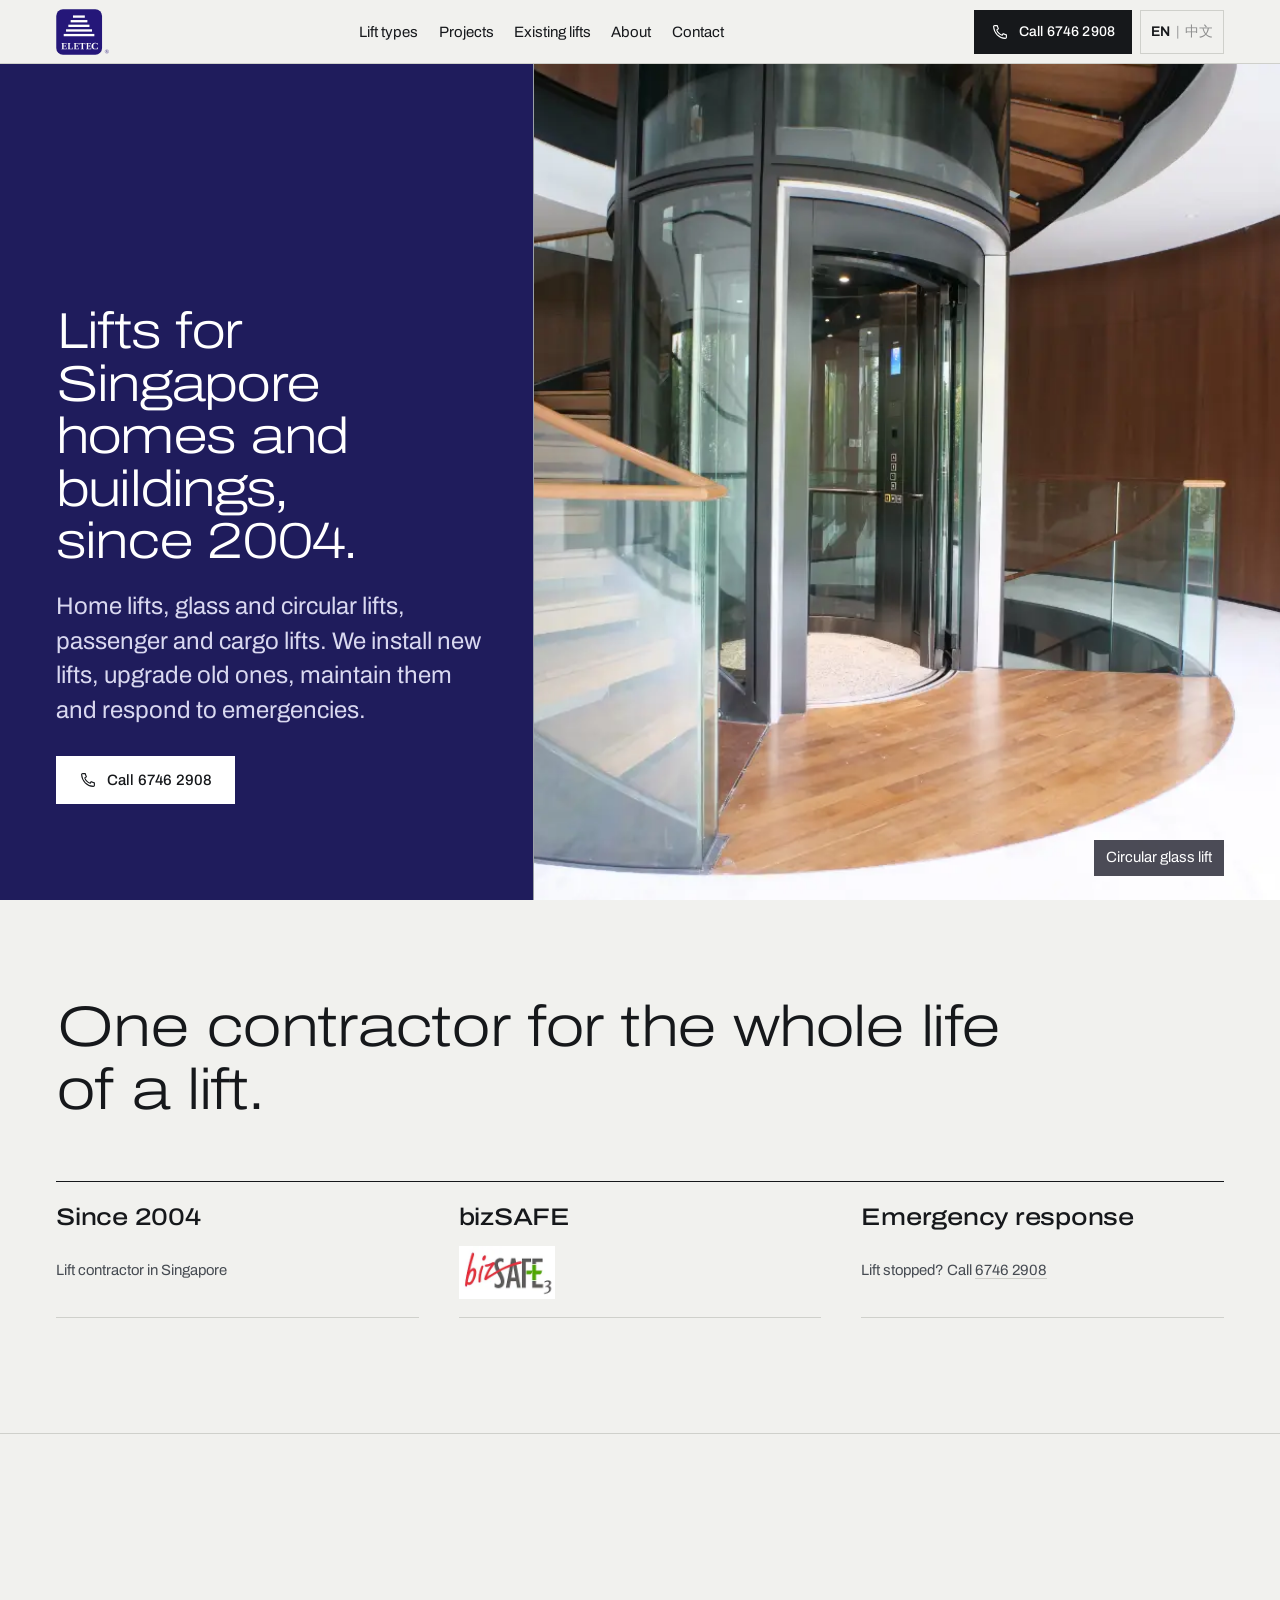
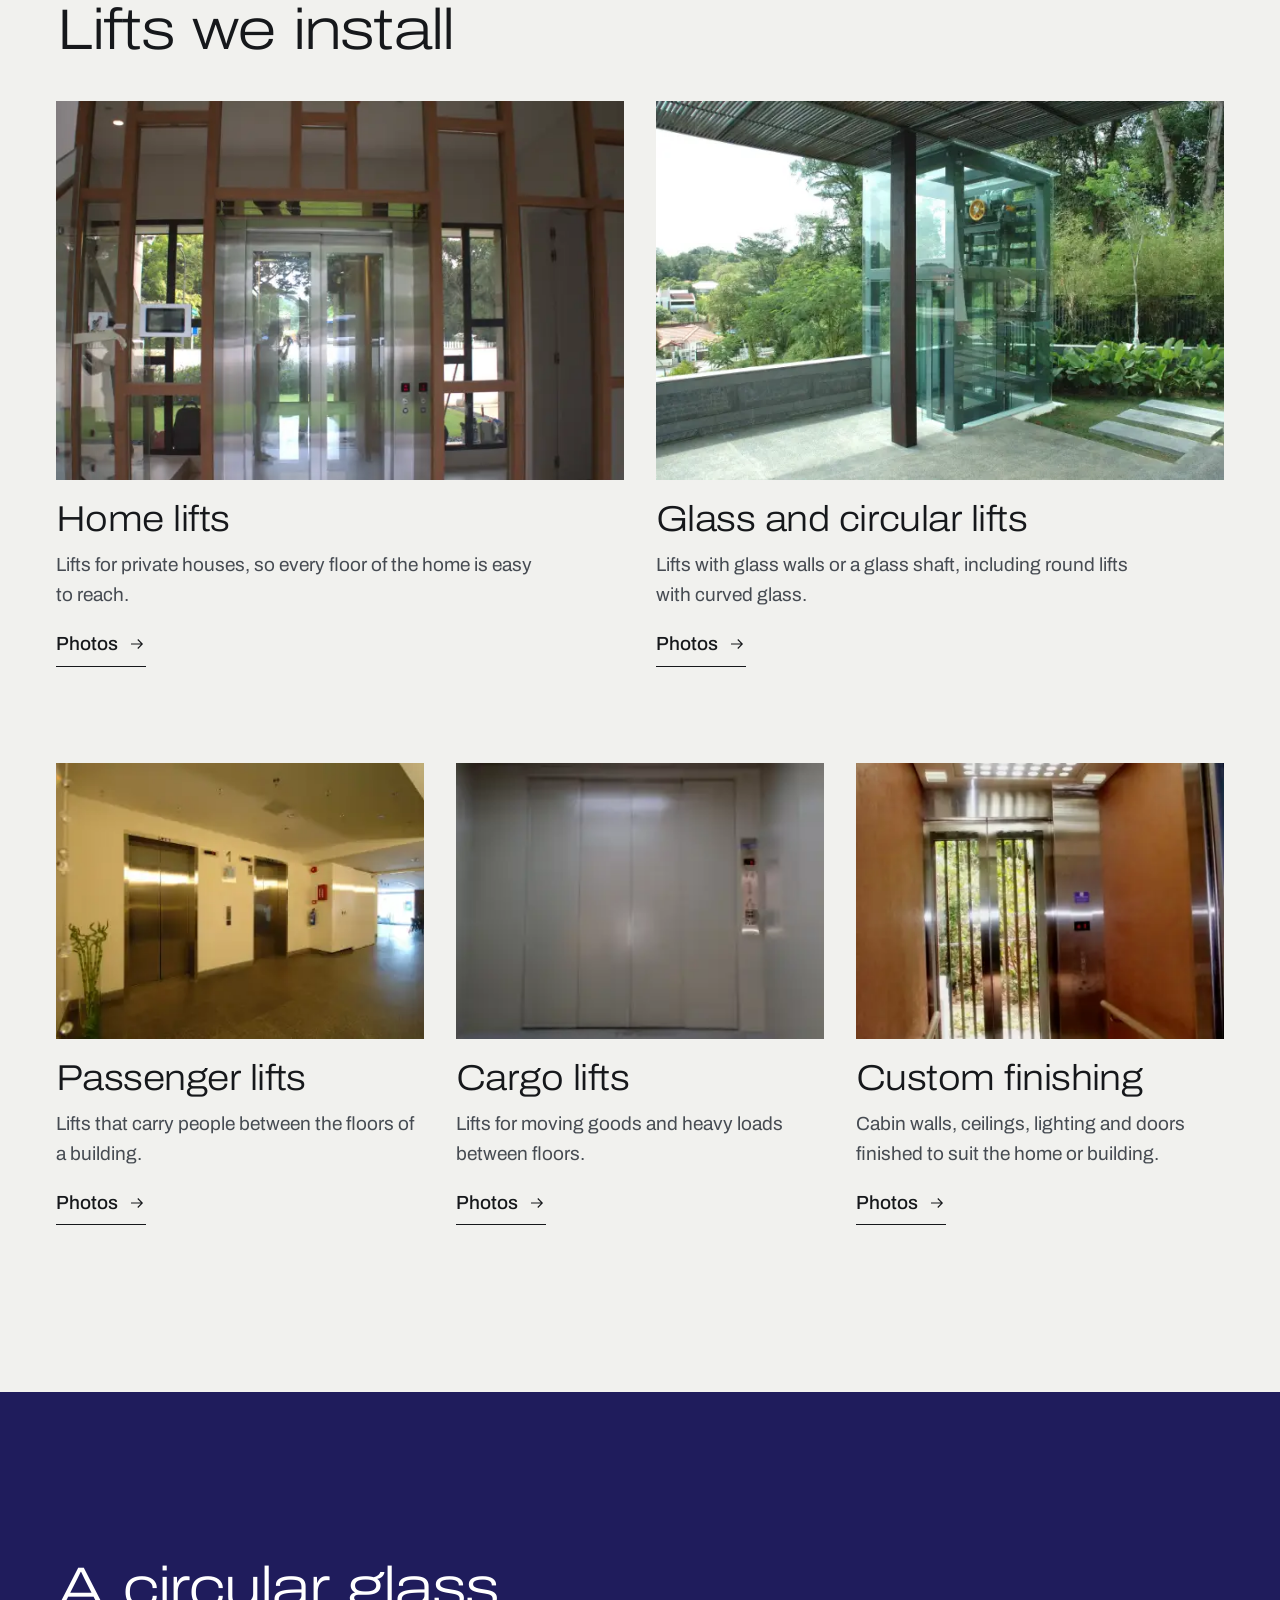
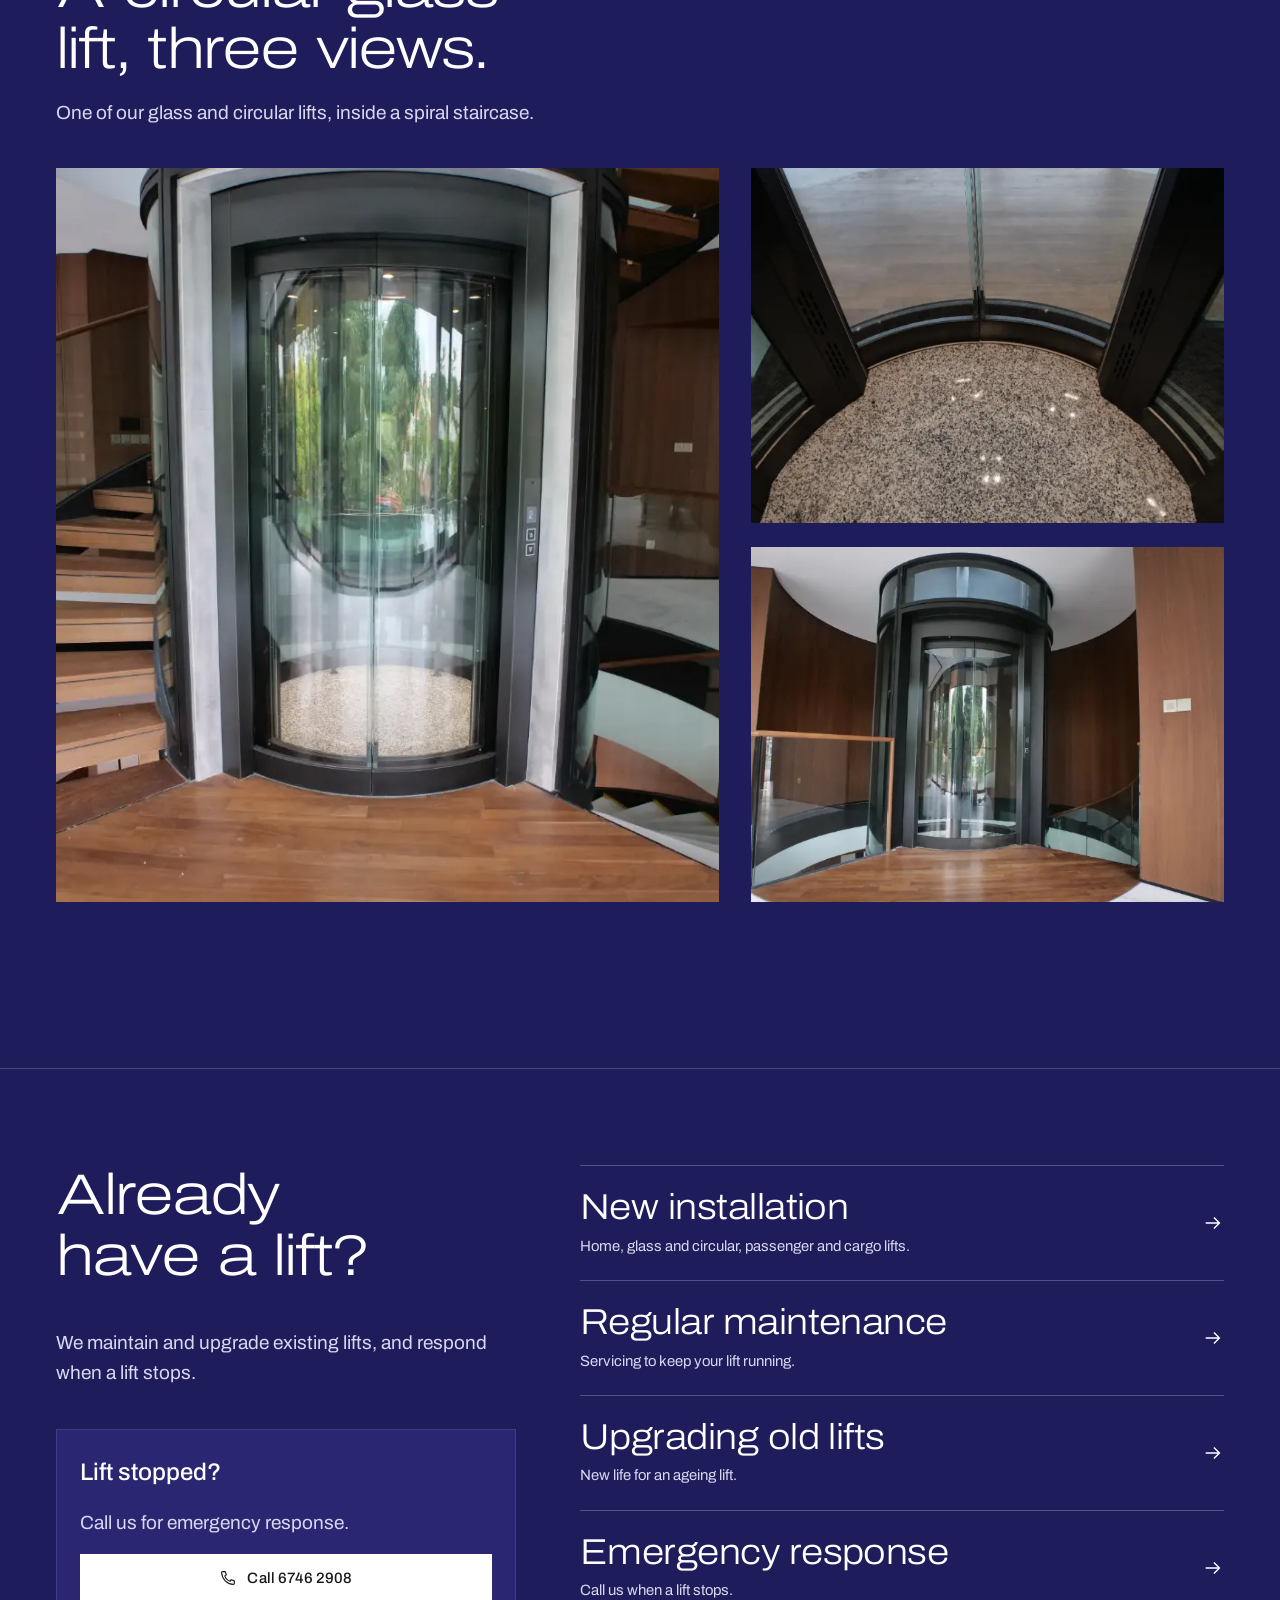
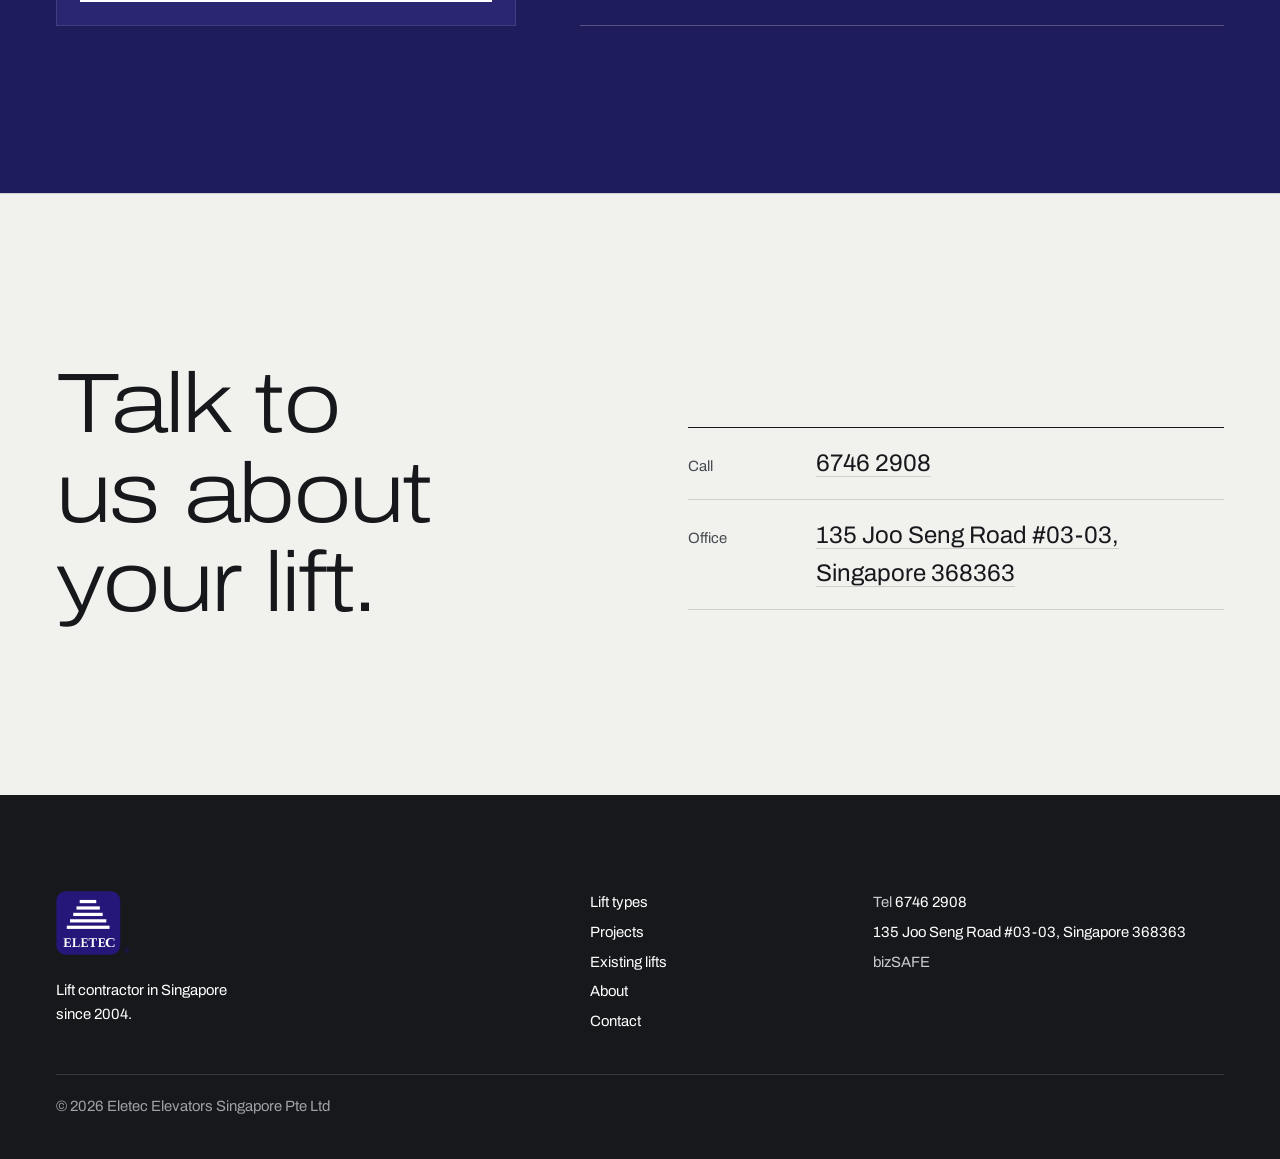
==== commit 1efabd9c: "Update Eletec preview: confirmed facts only, lift-type sections, existing-lifts page, fit form - Rem" ====
--- a/index.html
+++ b/index.html
@@ -3,14 +3,14 @@
 <head>
 <meta charset="utf-8">
 <meta name="viewport" content="width=device-width, initial-scale=1, viewport-fit=cover">
-<title>Eletec Elevators Singapore | Home lifts, glass and circular lifts, lift maintenance</title>
-<meta name="description" content="Singapore lift contractor since 2004. Bespoke home lifts, glass and circular lifts, passenger and cargo lifts, maintenance for any brand and 24/7 emergency response.">
+<title>Eletec Elevators Singapore | Lifts for homes and buildings since 2004</title>
+<meta name="description" content="Singapore lift contractor since 2004. Home lifts, glass and circular lifts, passenger and cargo lifts: new installation, upgrading, maintenance and emergency response.">
 <meta name="robots" content="noindex, nofollow">
 <link rel="canonical" href="https://eletec.com.sg/">
 <meta property="og:type" content="website">
 <meta property="og:site_name" content="Eletec Elevators Singapore">
-<meta property="og:title" content="Eletec Elevators Singapore | Home lifts, glass and circular lifts, lift maintenance">
-<meta property="og:description" content="Singapore lift contractor since 2004. Bespoke home lifts, glass and circular lifts, passenger and cargo lifts, maintenance for any brand and 24/7 emergency response.">
+<meta property="og:title" content="Eletec Elevators Singapore | Lifts for homes and buildings since 2004">
+<meta property="og:description" content="Singapore lift contractor since 2004. Home lifts, glass and circular lifts, passenger and cargo lifts: new installation, upgrading, maintenance and emergency response.">
 <meta property="og:image" content="https://eletec.com.sg/img/og-eletec.jpg">
 <meta property="og:image:width" content="1200"><meta property="og:image:height" content="630">
 <meta name="twitter:card" content="summary_large_image">
@@ -20,18 +20,18 @@
 <link rel="preload" href="fonts/archivo-wdth-latin.woff2" as="font" type="font/woff2" crossorigin>
 <link rel="preload" as="image" href="img/circular-landing-1080.webp" imagesrcset="img/circular-landing-640.webp 640w, img/circular-landing-1080.webp 1080w, img/circular-landing-1600.webp 1600w, img/circular-landing-2200.webp 2200w, img/circular-landing-2880.webp 2880w" imagesizes="(min-width: 900px) 58vw, 100vw">
 <link rel="stylesheet" href="css/site.css">
-<script type="application/ld+json">{"@context":"https://schema.org","@type":"HomeAndConstructionBusiness","name":"ELETEC Elevators Singapore Pte Ltd","url":"https://eletec.com.sg/","telephone":"+65 6746 2908","faxNumber":"+65 6746 2069","foundingDate":"2004","image":"https://eletec.com.sg/img/og-eletec.jpg","address":{"@type":"PostalAddress","streetAddress":"135 Joo Seng Road #03-03, Kimly Building","addressLocality":"Singapore","postalCode":"368363","addressCountry":"SG"},"areaServed":"Singapore","description":"Lift supply, installation, maintenance and modernisation in Singapore since 2004: home lifts, glass and circular lifts, passenger and cargo lifts."}</script>
-<meta name="x-zh-title" content="Eletec Elevators Singapore｜家用电梯、玻璃及圆形电梯、电梯维修保养"><meta name="x-zh-description" content="自2004年起的新加坡电梯承包商。定制家用电梯、玻璃及圆形电梯、客梯与货梯，各品牌电梯维修保养，以及24小时紧急服务。">
+<script type="application/ld+json">{"@context":"https://schema.org","@type":"HomeAndConstructionBusiness","name":"Eletec Elevators Singapore Pte Ltd","url":"https://eletec.com.sg/","telephone":"+65 6746 2908","foundingDate":"2004","image":"https://eletec.com.sg/img/og-eletec.jpg","address":{"@type":"PostalAddress","streetAddress":"135 Joo Seng Road #03-03","addressLocality":"Singapore","postalCode":"368363","addressCountry":"SG"},"areaServed":"Singapore","description":"Lift contractor in Singapore since 2004: home lifts, glass and circular lifts, passenger and cargo lifts. New installation, upgrading, maintenance and emergency response."}</script>
+<meta name="x-zh-title" content="Eletec Elevators Singapore｜自2004年起为住宅和建筑提供电梯"><meta name="x-zh-description" content="自2004年起的新加坡电梯承包商。家用电梯、玻璃及圆形电梯、客梯和货梯：新电梯安装、翻新、保养和紧急响应。">
 <script>try{if(localStorage.getItem('eletec-lang')==='zh'){var h=document.documentElement;h.lang='zh-Hans';var t=document.querySelector('title');t.setAttribute('data-en',t.textContent);t.textContent=document.querySelector('meta[name=x-zh-title]').content;}}catch(e){}</script>
 </head>
 <body>
 <a class="skip" href="#main"><span class="l-en">Skip to content</span><span class="l-zh" lang="zh-Hans">跳到正文</span></a>
-<header class="site-header" data-tone="light">
+<header class="site-header">
   <div class="wrap">
-    <a class="brand" href="index.html" aria-label="Eletec home" data-zh-aria-label="Eletec 首页"><img class="brand__logo" src="img/eletec-logo.svg" width="206" height="179" alt=""></a>
-    <nav class="nav" aria-label="Main" data-zh-aria-label="主导航"><ul><li><a href="home-lifts.html"><span class="l-en">Home lifts</span><span class="l-zh" lang="zh-Hans">家用电梯</span></a></li><li><a href="commercial-cargo.html"><span class="l-en">Commercial &amp; cargo</span><span class="l-zh" lang="zh-Hans">商用与货运电梯</span></a></li><li><a href="maintenance.html"><span class="l-en">Maintenance</span><span class="l-zh" lang="zh-Hans">维修保养</span></a></li><li><a href="modernisation.html"><span class="l-en">Modernisation</span><span class="l-zh" lang="zh-Hans">电梯翻新</span></a></li><li><a href="projects.html"><span class="l-en">Projects</span><span class="l-zh" lang="zh-Hans">项目案例</span></a></li><li><a href="about.html"><span class="l-en">About</span><span class="l-zh" lang="zh-Hans">关于我们</span></a></li><li><a href="contact.html"><span class="l-en">Contact</span><span class="l-zh" lang="zh-Hans">联系我们</span></a></li></ul></nav>
+    <a class="brand" href="index.html"><img class="brand__logo" src="img/eletec-logo.svg" width="206" height="179" alt="Eletec home" data-zh-alt="Eletec 首页"></a>
+    <nav class="nav" aria-label="Main" data-zh-aria-label="主导航"><ul><li><a href="index.html#types"><span class="l-en">Lift types</span><span class="l-zh" lang="zh-Hans">电梯类型</span></a></li><li><a href="projects.html"><span class="l-en">Projects</span><span class="l-zh" lang="zh-Hans">项目案例</span></a></li><li><a href="existing-lifts.html"><span class="l-en">Existing lifts</span><span class="l-zh" lang="zh-Hans">现有电梯</span></a></li><li><a href="about.html"><span class="l-en">About</span><span class="l-zh" lang="zh-Hans">关于我们</span></a></li><li><a href="contact.html"><span class="l-en">Contact</span><span class="l-zh" lang="zh-Hans">联系我们</span></a></li></ul></nav>
     <div class="header-actions">
-      <a class="btn btn--ghost btn--sm header-wa" href="contact.html#whatsapp" data-wa><svg viewBox="0 0 24 24" fill="none" stroke="currentColor" stroke-width="1.5" aria-hidden="true"><path d="M4 20l1.2-4A8.5 8.5 0 1 1 8.3 19Z"/><path d="M9 8.6c0 3.3 2.7 6.4 6.3 6.4l.9-1.6-1.9-.9-.8.8a4.5 4.5 0 0 1-2.4-2.4l.8-.8-.9-1.9Z"/></svg>WhatsApp <small><span class="l-en">TBC</span><span class="l-zh" lang="zh-Hans">待定</span></small></a>
+      <a class="btn btn--ghost btn--sm header-wa" href="#" data-wa hidden><svg viewBox="0 0 24 24" fill="none" stroke="currentColor" stroke-width="1.5" aria-hidden="true"><path d="M4 20l1.2-4A8.5 8.5 0 1 1 8.3 19Z"/><path d="M9 8.6c0 3.3 2.7 6.4 6.3 6.4l.9-1.6-1.9-.9-.8.8a4.5 4.5 0 0 1-2.4-2.4l.8-.8-.9-1.9Z"/></svg>WhatsApp</a>
       <a class="btn btn--solid btn--sm header-call" href="tel:+6567462908"><svg viewBox="0 0 24 24" fill="none" stroke="currentColor" stroke-width="1.5" aria-hidden="true"><path d="M5 3.5h3.2l1.6 4.3-2.1 1.4a11 11 0 0 0 7.1 7.1l1.4-2.1 4.3 1.6V19a1.5 1.5 0 0 1-1.6 1.5A16.5 16.5 0 0 1 3.5 5.1 1.5 1.5 0 0 1 5 3.5Z"/></svg><span class="l-en">Call 6746 2908</span><span class="l-zh" lang="zh-Hans">致电 6746 2908</span></a>
       <button class="lang-toggle" type="button" data-lang-toggle aria-label="Language / 语言"><span class="lt-en">EN</span><span class="lt-sep" aria-hidden="true">|</span><span class="lt-zh" lang="zh-Hans">中文</span></button>
       <button class="menu-btn" type="button" data-menu-open aria-expanded="false" aria-controls="menu"><i></i><span class="l-en">Menu</span><span class="l-zh" lang="zh-Hans">菜单</span></button>
@@ -39,105 +39,110 @@
   </div>
 </header>
 <div class="menu on-dark" id="menu" data-open="false" aria-label="Menu" data-zh-aria-label="菜单">
-  <div class="menu__top"><a class="brand" href="index.html"><img class="brand__logo" src="img/eletec-logo.svg" width="206" height="179" alt="ELETEC"></a><button class="menu-btn" type="button" data-menu-close><span class="l-en">Close</span><span class="l-zh" lang="zh-Hans">关闭</span></button></div>
-  <nav aria-label="Menu" data-zh-aria-label="菜单"><ul><li><a class="menu__link" href="index.html"><span class="l-en">Home</span><span class="l-zh" lang="zh-Hans">首页</span><svg viewBox="0 0 24 24" fill="none" stroke="currentColor" stroke-width="1.5" aria-hidden="true"><path d="M4 12h15M13 6l6 6-6 6"/></svg></a></li><li><a class="menu__link" href="home-lifts.html"><span class="l-en">Home lifts</span><span class="l-zh" lang="zh-Hans">家用电梯</span><svg viewBox="0 0 24 24" fill="none" stroke="currentColor" stroke-width="1.5" aria-hidden="true"><path d="M4 12h15M13 6l6 6-6 6"/></svg></a></li><li><a class="menu__link" href="commercial-cargo.html"><span class="l-en">Commercial &amp; cargo</span><span class="l-zh" lang="zh-Hans">商用与货运电梯</span><svg viewBox="0 0 24 24" fill="none" stroke="currentColor" stroke-width="1.5" aria-hidden="true"><path d="M4 12h15M13 6l6 6-6 6"/></svg></a></li><li><a class="menu__link" href="maintenance.html"><span class="l-en">Maintenance</span><span class="l-zh" lang="zh-Hans">维修保养</span><svg viewBox="0 0 24 24" fill="none" stroke="currentColor" stroke-width="1.5" aria-hidden="true"><path d="M4 12h15M13 6l6 6-6 6"/></svg></a></li><li><a class="menu__link" href="modernisation.html"><span class="l-en">Modernisation</span><span class="l-zh" lang="zh-Hans">电梯翻新</span><svg viewBox="0 0 24 24" fill="none" stroke="currentColor" stroke-width="1.5" aria-hidden="true"><path d="M4 12h15M13 6l6 6-6 6"/></svg></a></li><li><a class="menu__link" href="projects.html"><span class="l-en">Projects</span><span class="l-zh" lang="zh-Hans">项目案例</span><svg viewBox="0 0 24 24" fill="none" stroke="currentColor" stroke-width="1.5" aria-hidden="true"><path d="M4 12h15M13 6l6 6-6 6"/></svg></a></li><li><a class="menu__link" href="about.html"><span class="l-en">About</span><span class="l-zh" lang="zh-Hans">关于我们</span><svg viewBox="0 0 24 24" fill="none" stroke="currentColor" stroke-width="1.5" aria-hidden="true"><path d="M4 12h15M13 6l6 6-6 6"/></svg></a></li><li><a class="menu__link" href="contact.html"><span class="l-en">Contact</span><span class="l-zh" lang="zh-Hans">联系我们</span><svg viewBox="0 0 24 24" fill="none" stroke="currentColor" stroke-width="1.5" aria-hidden="true"><path d="M4 12h15M13 6l6 6-6 6"/></svg></a></li></ul></nav>
+  <div class="menu__top"><a class="brand" href="index.html"><img class="brand__logo" src="img/eletec-logo.svg" width="206" height="179" alt="Eletec home" data-zh-alt="Eletec 首页"></a><button class="menu-btn" type="button" data-menu-close><span class="l-en">Close</span><span class="l-zh" lang="zh-Hans">关闭</span></button></div>
+  <nav aria-label="Menu" data-zh-aria-label="菜单"><ul><li><a class="menu__link" href="index.html"><span class="l-en">Home</span><span class="l-zh" lang="zh-Hans">首页</span><svg viewBox="0 0 24 24" fill="none" stroke="currentColor" stroke-width="1.5" aria-hidden="true"><path d="M4 12h15M13 6l6 6-6 6"/></svg></a></li><li><a class="menu__link" href="index.html#types"><span class="l-en">Lift types</span><span class="l-zh" lang="zh-Hans">电梯类型</span><svg viewBox="0 0 24 24" fill="none" stroke="currentColor" stroke-width="1.5" aria-hidden="true"><path d="M4 12h15M13 6l6 6-6 6"/></svg></a></li><li><a class="menu__link" href="projects.html"><span class="l-en">Projects</span><span class="l-zh" lang="zh-Hans">项目案例</span><svg viewBox="0 0 24 24" fill="none" stroke="currentColor" stroke-width="1.5" aria-hidden="true"><path d="M4 12h15M13 6l6 6-6 6"/></svg></a></li><li><a class="menu__link" href="existing-lifts.html"><span class="l-en">Existing lifts</span><span class="l-zh" lang="zh-Hans">现有电梯</span><svg viewBox="0 0 24 24" fill="none" stroke="currentColor" stroke-width="1.5" aria-hidden="true"><path d="M4 12h15M13 6l6 6-6 6"/></svg></a></li><li><a class="menu__link" href="about.html"><span class="l-en">About</span><span class="l-zh" lang="zh-Hans">关于我们</span><svg viewBox="0 0 24 24" fill="none" stroke="currentColor" stroke-width="1.5" aria-hidden="true"><path d="M4 12h15M13 6l6 6-6 6"/></svg></a></li><li><a class="menu__link" href="contact.html"><span class="l-en">Contact</span><span class="l-zh" lang="zh-Hans">联系我们</span><svg viewBox="0 0 24 24" fill="none" stroke="currentColor" stroke-width="1.5" aria-hidden="true"><path d="M4 12h15M13 6l6 6-6 6"/></svg></a></li></ul></nav>
   <div class="menu__foot">
     <a class="btn btn--light" href="tel:+6567462908"><svg viewBox="0 0 24 24" fill="none" stroke="currentColor" stroke-width="1.5" aria-hidden="true"><path d="M5 3.5h3.2l1.6 4.3-2.1 1.4a11 11 0 0 0 7.1 7.1l1.4-2.1 4.3 1.6V19a1.5 1.5 0 0 1-1.6 1.5A16.5 16.5 0 0 1 3.5 5.1 1.5 1.5 0 0 1 5 3.5Z"/></svg><span class="l-en">Call 6746 2908</span><span class="l-zh" lang="zh-Hans">致电 6746 2908</span></a>
-    <a class="btn btn--ghost" href="contact.html#whatsapp" data-wa><svg viewBox="0 0 24 24" fill="none" stroke="currentColor" stroke-width="1.5" aria-hidden="true"><path d="M4 20l1.2-4A8.5 8.5 0 1 1 8.3 19Z"/><path d="M9 8.6c0 3.3 2.7 6.4 6.3 6.4l.9-1.6-1.9-.9-.8.8a4.5 4.5 0 0 1-2.4-2.4l.8-.8-.9-1.9Z"/></svg>WhatsApp <small><span class="l-en">(number to be confirmed)</span><span class="l-zh" lang="zh-Hans">（号码待定）</span></small></a>
+    <a class="btn btn--ghost" href="#" data-wa hidden><svg viewBox="0 0 24 24" fill="none" stroke="currentColor" stroke-width="1.5" aria-hidden="true"><path d="M4 20l1.2-4A8.5 8.5 0 1 1 8.3 19Z"/><path d="M9 8.6c0 3.3 2.7 6.4 6.3 6.4l.9-1.6-1.9-.9-.8.8a4.5 4.5 0 0 1-2.4-2.4l.8-.8-.9-1.9Z"/></svg>WhatsApp</a>
   </div>
 </div>
 <main id="main">
 <section class="hero" aria-labelledby="hero-title">
-  <img src="img/circular-landing-1080.webp" srcset="img/circular-landing-640.webp 640w, img/circular-landing-1080.webp 1080w, img/circular-landing-1600.webp 1600w, img/circular-landing-2200.webp 2200w, img/circular-landing-2880.webp 2880w" sizes="(min-width: 900px) 58vw, 100vw" width="1080" height="810" alt="A hydraulic circular glass lift rising through the centre of a timber spiral staircase in a Singapore house" data-zh-alt="新加坡一座住宅中，液压圆形玻璃电梯从木制旋转楼梯中央升起" fetchpriority="high" decoding="async">
-  <span class="hero__floor" aria-hidden="true">1</span>
+  <img src="img/circular-landing-640.webp" srcset="img/circular-landing-400.webp 400w, img/circular-landing-640.webp 640w, img/circular-landing-1080.webp 1080w, img/circular-landing-1600.webp 1600w, img/circular-landing-2200.webp 2200w, img/circular-landing-2880.webp 2880w" sizes="(min-width: 900px) 58vw, 100vw" width="640" height="480" alt="A circular glass lift rising through the middle of a timber spiral staircase" data-zh-alt="从木质螺旋楼梯中央升起的圆形玻璃电梯" fetchpriority="high" decoding="async">
   <div class="hero__copy wrap">
-    <h1 id="hero-title" class="display"><span class="l-en">Lifts built into the house.</span><span class="l-zh" lang="zh-Hans">电梯，与家融为一体。</span></h1>
-    <p><span class="l-en">Eletec designs, installs and services lifts in Singapore: bespoke home lifts, glass and circular lifts, and passenger and cargo lifts for buildings. Since 2004.</span><span class="l-zh" lang="zh-Hans">Eletec 在新加坡设计、安装和保养电梯：定制家用电梯、玻璃及圆形电梯，以及楼宇客梯和货梯。始于2004年。</span></p>
-    <div class="hero__actions"><a class="btn btn--light" href="tel:+6567462908"><svg viewBox="0 0 24 24" fill="none" stroke="currentColor" stroke-width="1.5" aria-hidden="true"><path d="M5 3.5h3.2l1.6 4.3-2.1 1.4a11 11 0 0 0 7.1 7.1l1.4-2.1 4.3 1.6V19a1.5 1.5 0 0 1-1.6 1.5A16.5 16.5 0 0 1 3.5 5.1 1.5 1.5 0 0 1 5 3.5Z"/></svg><span class="l-en">Call 6746 2908</span><span class="l-zh" lang="zh-Hans">致电 6746 2908</span></a><a class="btn btn--ghost btn--wa-tbc" href="contact.html#whatsapp" data-wa><svg viewBox="0 0 24 24" fill="none" stroke="currentColor" stroke-width="1.5" aria-hidden="true"><path d="M4 20l1.2-4A8.5 8.5 0 1 1 8.3 19Z"/><path d="M9 8.6c0 3.3 2.7 6.4 6.3 6.4l.9-1.6-1.9-.9-.8.8a4.5 4.5 0 0 1-2.4-2.4l.8-.8-.9-1.9Z"/></svg>WhatsApp <small><span class="l-en">number TBC</span><span class="l-zh" lang="zh-Hans">号码待定</span></small></a></div>
+    <h1 id="hero-title" class="display"><span class="l-en">Lifts for Singapore homes and buildings, since 2004.</span><span class="l-zh" lang="zh-Hans">自2004年起，为新加坡住宅与楼宇提供电梯。</span></h1>
+    <p><span class="l-en">Home lifts, glass and circular lifts, passenger and cargo lifts. We install new lifts, upgrade old ones, maintain them and respond to emergencies.</span><span class="l-zh" lang="zh-Hans">家用电梯、玻璃及圆形电梯、客梯和货梯。我们安装新电梯、翻新旧电梯、定期保养，并提供紧急响应。</span></p>
+    <div class="hero__actions"><a class="btn btn--light" href="tel:+6567462908"><svg viewBox="0 0 24 24" fill="none" stroke="currentColor" stroke-width="1.5" aria-hidden="true"><path d="M5 3.5h3.2l1.6 4.3-2.1 1.4a11 11 0 0 0 7.1 7.1l1.4-2.1 4.3 1.6V19a1.5 1.5 0 0 1-1.6 1.5A16.5 16.5 0 0 1 3.5 5.1 1.5 1.5 0 0 1 5 3.5Z"/></svg><span class="l-en">Call 6746 2908</span><span class="l-zh" lang="zh-Hans">致电 6746 2908</span></a><a class="btn btn--ghost" href="#" data-wa hidden><svg viewBox="0 0 24 24" fill="none" stroke="currentColor" stroke-width="1.5" aria-hidden="true"><path d="M4 20l1.2-4A8.5 8.5 0 1 1 8.3 19Z"/><path d="M9 8.6c0 3.3 2.7 6.4 6.3 6.4l.9-1.6-1.9-.9-.8.8a4.5 4.5 0 0 1-2.4-2.4l.8-.8-.9-1.9Z"/></svg>WhatsApp</a></div>
   </div>
-  <p class="hero__caption"><span class="l-en">Hydraulic circular lift, landed house</span><span class="l-zh" lang="zh-Hans">液压圆形电梯，有地住宅</span></p>
+  <p class="hero__caption"><span class="l-en">Circular glass lift</span><span class="l-zh" lang="zh-Hans">圆形玻璃电梯</span></p>
 </section>
 
-<section class="section"><div class="wrap intro">
-  <p class="intro__text"><span class="l-en">One company for the whole life of a lift: supply, installation, servicing, the annual PTO test, and the upgrade years later.</span><span class="l-zh" lang="zh-Hans">电梯的一生，一家公司全程负责：供应、安装、保养、年度 PTO 检测，以及多年后的翻新。</span></p>
-  <dl class="plate" aria-label="Licences and registrations" data-zh-aria-label="执照与注册">
-    <div><dt><span class="l-en">Since 2004</span><span class="l-zh" lang="zh-Hans">始于2004年</span></dt><dd><span class="l-en">Supplying and installing premium home lifts in Singapore</span><span class="l-zh" lang="zh-Hans">在新加坡供应及安装高端家用电梯</span></dd></div>
-    <div><dt>BCA ME09 · L3</dt><dd><span class="l-en">Lift and escalator installation, tendering limit S$5 million</span><span class="l-zh" lang="zh-Hans">电梯及扶梯安装，投标上限500万新元</span></dd></div>
-    <div><dt>BCA RW02A</dt><dd><span class="l-en">Registered lift installation contractor</span><span class="l-zh" lang="zh-Hans">BCA 注册电梯安装承包商</span></dd></div>
-    <div><dt>BCA RW02B</dt><dd><span class="l-en">Registered lift maintenance contractor</span><span class="l-zh" lang="zh-Hans">BCA 注册电梯维修保养承包商</span></dd></div>
-    <div><dt>bizSAFE 3</dt><dd><span class="l-en">Workplace safety and health, Level 3</span><span class="l-zh" lang="zh-Hans">工作场所安全与卫生，第3级</span></dd></div>
-    <div><dt>24/7</dt><dd><span class="l-en">Emergency response, including people trapped in a lift</span><span class="l-zh" lang="zh-Hans">紧急服务，包括电梯困人</span></dd></div>
+<section class="section--tight"><div class="wrap intro">
+  <p class="intro__text"><span class="l-en">One contractor for the whole life of a lift.</span><span class="l-zh" lang="zh-Hans">一部电梯的整个生命周期，交给同一家承包商。</span></p>
+  <dl class="plate">
+    <div><dt><span class="l-en">Since 2004</span><span class="l-zh" lang="zh-Hans">始于2004年</span></dt><dd><span class="l-en">Lift contractor in Singapore</span><span class="l-zh" lang="zh-Hans">新加坡电梯承包商</span></dd></div>
+    <div><dt>bizSAFE</dt><dd><img class="plate__logo" src="img/bizsafe-3-216.webp" width="216" height="118" alt="bizSAFE logo" data-zh-alt="bizSAFE 标志" loading="lazy"></dd></div>
+    <div><dt><span class="l-en">Emergency response</span><span class="l-zh" lang="zh-Hans">紧急响应</span></dt><dd><span class="l-en">Lift stopped? Call</span><span class="l-zh" lang="zh-Hans">电梯停了？请致电</span> <a href="tel:+6567462908">6746 2908</a></dd></div>
   </dl>
 </div></section>
 
-<section class="floors section on-dark" aria-labelledby="floors-title"><div class="wrap">
-  <div class="floors__head"><h2 id="floors-title" class="display"><span class="l-en">One lift, every floor of the house.</span><span class="l-zh" lang="zh-Hans">一部电梯，通达家中每一层。</span></h2><p><span class="l-en">A hydraulic circular lift with curved glass, rising through the centre of a spiral staircase. We plan the shaft, the doors and the finishes around the house, not the other way round.</span><span class="l-zh" lang="zh-Hans">一部弧形玻璃的液压圆形电梯，从旋转楼梯中央升起。井道、梯门和饰面都依房屋来规划，而不是让房屋迁就电梯。</span></p></div>
-  <div class="floors__grid">
-    <figure class="floor floor--main"><div class="floor__media"><img src="img/circular-ground-1080.webp" srcset="img/circular-ground-640.webp 640w, img/circular-ground-1080.webp 1080w, img/circular-ground-1600.webp 1600w, img/circular-ground-2200.webp 2200w" sizes="(min-width: 800px) 55vw, 100vw" width="1080" height="810" alt="The glass circular lift at arrival level, next to the timber spiral stair" data-zh-alt="入口层的圆形玻璃电梯，旁边是木制旋转楼梯" loading="lazy" decoding="async"></div><figcaption><span class="floor__n">1</span><span class="l-en">Arrival</span><span class="l-zh" lang="zh-Hans">入口层</span></figcaption></figure>
-    <figure class="floor"><div class="floor__media"><img src="img/circular-floor-1080.webp" srcset="img/circular-floor-640.webp 640w, img/circular-floor-1080.webp 1080w, img/circular-floor-1600.webp 1600w" sizes="(min-width: 800px) 40vw, 100vw" width="1080" height="810" alt="The terrazzo floor of the circular lift car, seen through its open curved doors" data-zh-alt="透过打开的弧形门看圆形电梯轿厢的水磨石地面" loading="lazy" decoding="async"></div><figcaption><span class="floor__n">2</span><span class="l-en">Inside the car</span><span class="l-zh" lang="zh-Hans">轿厢内</span></figcaption></figure>
-    <figure class="floor"><div class="floor__media"><img src="img/circular-attic-1080.webp" srcset="img/circular-attic-640.webp 640w, img/circular-attic-1080.webp 1080w, img/circular-attic-1600.webp 1600w" sizes="(min-width: 800px) 40vw, 100vw" width="1080" height="810" alt="The circular lift&#x27;s top stop at attic level, with curved glass doors" data-zh-alt="圆形电梯在阁楼层的最高停靠站，配弧形玻璃门" loading="lazy" decoding="async"></div><figcaption><span class="floor__n">3</span><span class="l-en">Attic</span><span class="l-zh" lang="zh-Hans">阁楼</span></figcaption></figure>
-  </div>
-  <p style="margin-top:28px"><a class="link" href="home-lifts.html#glass" style="color:#fff"><span class="l-en">Glass and circular lifts</span><span class="l-zh" lang="zh-Hans">玻璃及圆形电梯</span> <svg viewBox="0 0 24 24" fill="none" stroke="currentColor" stroke-width="1.5" aria-hidden="true"><path d="M4 12h15M13 6l6 6-6 6"/></svg></a></p>
-</div></section>
-
-<section class="section" aria-labelledby="kinds-title"><div class="wrap">
-  <h2 id="kinds-title" class="display h-l" style="max-width:16ch;margin-bottom:var(--space-5)"><span class="l-en">What we build and look after</span><span class="l-zh" lang="zh-Hans">我们建造与保养的电梯</span></h2>
-  <div class="kinds">
-    <article class="kind">
-      <div class="kind__media"><img src="img/timber-frame-1080.webp" srcset="img/timber-frame-640.webp 640w, img/timber-frame-1080.webp 1080w, img/timber-frame-1600.webp 1600w" sizes="(min-width: 900px) 58vw, 100vw" width="1080" height="1441" alt="A home lift with glass doors set inside a timber frame" data-zh-alt="嵌在木框中、配玻璃门的家用电梯" loading="lazy" decoding="async"></div>
-      <div class="kind__body"><h3><span class="l-en">Home lifts</span><span class="l-zh" lang="zh-Hans">家用电梯</span></h3><p><span class="l-en">Compact, quiet and energy-efficient lifts for landed houses, with automatic doors and interiors made to match the home.</span><span class="l-zh" lang="zh-Hans">为有地住宅打造紧凑、静音、节能的电梯，配有自动门，内装与家居相配。</span></p><a class="link" href="home-lifts.html"><span class="l-en">Home lifts</span><span class="l-zh" lang="zh-Hans">家用电梯</span> <svg viewBox="0 0 24 24" fill="none" stroke="currentColor" stroke-width="1.5" aria-hidden="true"><path d="M4 12h15M13 6l6 6-6 6"/></svg></a></div>
+<section class="section rule" id="types" aria-labelledby="types-title"><div class="wrap">
+  <h2 id="types-title" class="display h-l" style="max-width:18ch;margin-bottom:var(--space-4)"><span class="l-en">Lifts we install</span><span class="l-zh" lang="zh-Hans">我们安装的电梯</span></h2>
+  <div class="types">
+    <article class="type type--big" id="home">
+      <a class="type__media" href="projects.html#home" tabindex="-1"><img src="img/timber-frame-640.webp" srcset="img/timber-frame-400.webp 400w, img/timber-frame-640.webp 640w, img/timber-frame-1080.webp 1080w, img/timber-frame-1600.webp 1600w" sizes="(min-width: 1360px) 610px, (min-width: 700px) 46vw, 100vw" width="640" height="854" alt="A home lift with glass doors set inside a timber frame" data-zh-alt="嵌在木框中的玻璃门家用电梯" loading="lazy" decoding="async"></a>
+      <h3><span class="l-en">Home lifts</span><span class="l-zh" lang="zh-Hans">家用电梯</span></h3><p><span class="l-en">Lifts for private houses, so every floor of the home is easy to reach.</span><span class="l-zh" lang="zh-Hans">为私人住宅而设，让家里每一层都方便到达。</span></p>
+      <a class="link" href="projects.html#home"><span class="l-en">Photos</span><span class="l-zh" lang="zh-Hans">照片</span> <svg viewBox="0 0 24 24" fill="none" stroke="currentColor" stroke-width="1.5" aria-hidden="true"><path d="M4 12h15M13 6l6 6-6 6"/></svg></a>
     </article>
-    <article class="kind kind--tall">
-      <div class="kind__media"><img src="img/glass-shaft-1080.webp" srcset="img/glass-shaft-640.webp 640w, img/glass-shaft-1080.webp 1080w, img/glass-shaft-1600.webp 1600w" sizes="(min-width: 900px) 42vw, 100vw" width="1080" height="1624" alt="A glass lift shaft rising up the outside of a curved white building" data-zh-alt="沿白色弧形建筑外墙升起的玻璃电梯井道" loading="lazy" decoding="async"></div>
-      <div class="kind__body"><h3><span class="l-en">Glass, bubble and circular lifts</span><span class="l-zh" lang="zh-Hans">玻璃、观光及圆形电梯</span></h3><p><span class="l-en">Panoramic lifts in glass shafts, inside or outside the building, with Fermator glass doors.</span><span class="l-zh" lang="zh-Hans">玻璃井道观光电梯，可装在室内或室外，配 Fermator 玻璃门。</span></p><a class="link" href="home-lifts.html#glass"><span class="l-en">Glass lifts</span><span class="l-zh" lang="zh-Hans">玻璃电梯</span> <svg viewBox="0 0 24 24" fill="none" stroke="currentColor" stroke-width="1.5" aria-hidden="true"><path d="M4 12h15M13 6l6 6-6 6"/></svg></a></div>
+    <article class="type type--big" id="glass">
+      <a class="type__media" href="projects.html#glass" tabindex="-1"><img src="img/glass-garden-640.webp" srcset="img/glass-garden-400.webp 400w, img/glass-garden-640.webp 640w, img/glass-garden-1080.webp 1080w, img/glass-garden-1600.webp 1600w, img/glass-garden-2400.webp 2400w" sizes="(min-width: 1360px) 610px, (min-width: 700px) 46vw, 100vw" width="640" height="426" alt="A glass lift shaft in a garden, with trees around it" data-zh-alt="花园中的玻璃电梯井，四周绿树环绕" loading="lazy" decoding="async"></a>
+      <h3><span class="l-en">Glass and circular lifts</span><span class="l-zh" lang="zh-Hans">玻璃及圆形电梯</span></h3><p><span class="l-en">Lifts with glass walls or a glass shaft, including round lifts with curved glass.</span><span class="l-zh" lang="zh-Hans">玻璃轿厢或玻璃井道的电梯，包括弧形玻璃的圆形电梯。</span></p>
+      <a class="link" href="projects.html#glass"><span class="l-en">Photos</span><span class="l-zh" lang="zh-Hans">照片</span> <svg viewBox="0 0 24 24" fill="none" stroke="currentColor" stroke-width="1.5" aria-hidden="true"><path d="M4 12h15M13 6l6 6-6 6"/></svg></a>
     </article>
-    <article class="kind">
-      <div class="kind__media"><img src="img/white-house-glass-1080.webp" srcset="img/white-house-glass-640.webp 640w, img/white-house-glass-1080.webp 1080w, img/white-house-glass-1600.webp 1600w" sizes="(min-width: 900px) 58vw, 100vw" width="1080" height="608" alt="A glass home lift beside full-height windows in a white living space" data-zh-alt="白色起居空间中，落地窗旁的玻璃家用电梯" loading="lazy" decoding="async"></div>
-      <div class="kind__body"><h3><span class="l-en">Lifts for ageing at home</span><span class="l-zh" lang="zh-Hans">居家养老电梯</span></h3><p><span class="l-en">Elderly-friendly lifts that let parents stay on every floor of the family home, with wide doors and simple controls.</span><span class="l-zh" lang="zh-Hans">长者友善电梯，门宽、操作简单，让父母在家中每一层都住得安心。</span></p><a class="link" href="home-lifts.html#elderly"><span class="l-en">Elderly-friendly lifts</span><span class="l-zh" lang="zh-Hans">长者友善电梯</span> <svg viewBox="0 0 24 24" fill="none" stroke="currentColor" stroke-width="1.5" aria-hidden="true"><path d="M4 12h15M13 6l6 6-6 6"/></svg></a></div>
+    <article class="type" id="passenger">
+      <a class="type__media" href="projects.html#passenger" tabindex="-1"><img src="img/lobby-pair-640.webp" srcset="img/lobby-pair-400.webp 400w, img/lobby-pair-640.webp 640w, img/lobby-pair-1080.webp 1080w, img/lobby-pair-1600.webp 1600w, img/lobby-pair-2400.webp 2400w, img/lobby-pair-2880.webp 2880w" sizes="(min-width: 1360px) 400px, (min-width: 900px) 30vw, (min-width: 700px) 46vw, 100vw" width="640" height="426" alt="Two stainless-steel passenger lifts in a building lobby" data-zh-alt="建筑大堂里的两部不锈钢客梯" loading="lazy" decoding="async"></a>
+      <h3><span class="l-en">Passenger lifts</span><span class="l-zh" lang="zh-Hans">客梯</span></h3><p><span class="l-en">Lifts that carry people between the floors of a building.</span><span class="l-zh" lang="zh-Hans">在建筑楼层之间载人的电梯。</span></p>
+      <a class="link" href="projects.html#passenger"><span class="l-en">Photos</span><span class="l-zh" lang="zh-Hans">照片</span> <svg viewBox="0 0 24 24" fill="none" stroke="currentColor" stroke-width="1.5" aria-hidden="true"><path d="M4 12h15M13 6l6 6-6 6"/></svg></a>
     </article>
-    <article class="kind">
-      <div class="kind__media"><img src="img/lobby-glass-1080.webp" srcset="img/lobby-glass-640.webp 640w, img/lobby-glass-1080.webp 1080w, img/lobby-glass-1600.webp 1600w" sizes="(min-width: 900px) 58vw, 100vw" width="1080" height="810" alt="A passenger lift behind glass in a warm-lit building lobby" data-zh-alt="暖光楼宇大堂中玻璃后的客梯" loading="lazy" decoding="async"></div>
-      <div class="kind__body"><h3><span class="l-en">Commercial, passenger and cargo lifts</span><span class="l-zh" lang="zh-Hans">商用客梯与货梯</span></h3><p><span class="l-en">Passenger lifts for offices, shops and hotels. Cargo lifts for warehouses, industry, data centres and healthcare. Car lifts too.</span><span class="l-zh" lang="zh-Hans">客梯适用于办公楼、商店和酒店；货梯适用于仓库、工业、数据中心和医疗机构。也提供汽车升降机。</span></p><a class="link" href="commercial-cargo.html"><span class="l-en">Commercial and cargo</span><span class="l-zh" lang="zh-Hans">商用与货运</span> <svg viewBox="0 0 24 24" fill="none" stroke="currentColor" stroke-width="1.5" aria-hidden="true"><path d="M4 12h15M13 6l6 6-6 6"/></svg></a></div>
+    <article class="type" id="cargo">
+      <a class="type__media" href="projects.html#cargo" tabindex="-1"><img src="img/wide-doors-640.webp" srcset="img/wide-doors-400.webp 400w, img/wide-doors-640.webp 640w, img/wide-doors-1080.webp 1080w, img/wide-doors-1600.webp 1600w" sizes="(min-width: 1360px) 400px, (min-width: 900px) 30vw, (min-width: 700px) 46vw, 100vw" width="640" height="360" alt="Wide stainless-steel lift doors" data-zh-alt="宽大的不锈钢电梯门" loading="lazy" decoding="async"></a>
+      <h3><span class="l-en">Cargo lifts</span><span class="l-zh" lang="zh-Hans">货梯</span></h3><p><span class="l-en">Lifts for moving goods and heavy loads between floors.</span><span class="l-zh" lang="zh-Hans">在楼层之间运送货物和重物的电梯。</span></p>
+      <a class="link" href="projects.html#cargo"><span class="l-en">Photos</span><span class="l-zh" lang="zh-Hans">照片</span> <svg viewBox="0 0 24 24" fill="none" stroke="currentColor" stroke-width="1.5" aria-hidden="true"><path d="M4 12h15M13 6l6 6-6 6"/></svg></a>
+    </article>
+    <article class="type" id="custom">
+      <a class="type__media" href="projects.html#custom" tabindex="-1"><img src="img/cabin-timber-640.webp" srcset="img/cabin-timber-400.webp 400w, img/cabin-timber-640.webp 640w, img/cabin-timber-1080.webp 1080w, img/cabin-timber-1600.webp 1600w" sizes="(min-width: 1360px) 400px, (min-width: 900px) 30vw, (min-width: 700px) 46vw, 100vw" width="640" height="853" alt="A lift cabin with timber walls and a lit ceiling" data-zh-alt="木质墙面、带灯光天花板的电梯轿厢" loading="lazy" decoding="async"></a>
+      <h3><span class="l-en">Custom finishing</span><span class="l-zh" lang="zh-Hans">定制装饰</span></h3><p><span class="l-en">Cabin walls, ceilings, lighting and doors finished to suit the home or building.</span><span class="l-zh" lang="zh-Hans">轿厢墙面、天花板、灯光和门，按住宅或建筑的风格定制。</span></p>
+      <a class="link" href="projects.html#custom"><span class="l-en">Photos</span><span class="l-zh" lang="zh-Hans">照片</span> <svg viewBox="0 0 24 24" fill="none" stroke="currentColor" stroke-width="1.5" aria-hidden="true"><path d="M4 12h15M13 6l6 6-6 6"/></svg></a>
     </article>
   </div>
 </div></section>
 
-<section class="section rule" aria-labelledby="lines-title"><div class="wrap">
-  <div class="lines__head"><h2 id="lines-title" class="display h-l"><span class="l-en">Nine product lines</span><span class="l-zh" lang="zh-Hans">九大产品系列</span></h2><p class="muted" style="max-width:52ch"><span class="l-en">Each line is configured for the house it goes into. Ask us for the details of any line.</span><span class="l-zh" lang="zh-Hans">每个系列都会按房屋配置。如需了解任何系列的详情，欢迎询问。</span> <span class="tbc"><span class="l-en">Line details to be added</span><span class="l-zh" lang="zh-Hans">系列详情待补充</span></span></p></div>
-  <ul class="lines">
-    <li><div class="line"><img class="line__thumb" src="img/line-aetherlift-357.webp" width="64" height="64" alt="" loading="lazy" decoding="async"><span class="line__name">AetherLift</span></div></li><li><div class="line"><img class="line__thumb" src="img/line-aqualift-264.webp" width="64" height="64" alt="" loading="lazy" decoding="async"><span class="line__name">AquaLift</span></div></li><li><div class="line"><img class="line__thumb" src="img/line-arborlift-357.webp" width="64" height="64" alt="" loading="lazy" decoding="async"><span class="line__name">ArborLift</span></div></li><li><div class="line"><img class="line__thumb" src="img/line-crystallift-264.webp" width="64" height="64" alt="" loading="lazy" decoding="async"><span class="line__name">CrystalLift</span></div></li><li><div class="line"><img class="line__thumb" src="img/line-luxelift-264.webp" width="64" height="64" alt="" loading="lazy" decoding="async"><span class="line__name">LuxeLift</span></div></li><li><div class="line"><img class="line__thumb" src="img/line-nexalift-357.webp" width="64" height="64" alt="" loading="lazy" decoding="async"><span class="line__name">NexaLift</span></div></li><li><div class="line"><img class="line__thumb" src="img/line-prestigelift-264.webp" width="64" height="64" alt="" loading="lazy" decoding="async"><span class="line__name">PrestigeLift</span></div></li><li><div class="line"><img class="line__thumb" src="img/line-primelift-264.webp" width="64" height="64" alt="" loading="lazy" decoding="async"><span class="line__name">PrimeLift</span></div></li><li><div class="line"><img class="line__thumb" src="img/line-timberascend-357.webp" width="64" height="64" alt="" loading="lazy" decoding="async"><span class="line__name">TimberAscend</span></div></li>
-  </ul>
+<section class="floors section on-dark" aria-labelledby="floors-title"><div class="wrap">
+  <div class="floors__head"><h2 id="floors-title" class="display"><span class="l-en">A circular glass lift, three views.</span><span class="l-zh" lang="zh-Hans">一部圆形玻璃电梯，三个视角。</span></h2><p><span class="l-en">One of our glass and circular lifts, inside a spiral staircase.</span><span class="l-zh" lang="zh-Hans">我们的一部玻璃圆形电梯，位于螺旋楼梯之中。</span></p></div>
+  <div class="floors__grid">
+    <figure class="floor floor--main"><div class="floor__media"><img src="img/circular-ground-640.webp" srcset="img/circular-ground-400.webp 400w, img/circular-ground-640.webp 640w, img/circular-ground-1080.webp 1080w, img/circular-ground-1600.webp 1600w, img/circular-ground-2200.webp 2200w" sizes="(min-width: 800px) 55vw, 100vw" width="640" height="480" alt="The circular glass lift next to a timber spiral staircase" data-zh-alt="木质螺旋楼梯旁的圆形玻璃电梯" loading="lazy" decoding="async"></div></figure>
+    <figure class="floor"><div class="floor__media"><img src="img/circular-floor-640.webp" srcset="img/circular-floor-400.webp 400w, img/circular-floor-640.webp 640w, img/circular-floor-1080.webp 1080w, img/circular-floor-1600.webp 1600w" sizes="(min-width: 800px) 38vw, 100vw" width="640" height="480" alt="The floor of the circular lift car, seen through its open curved doors" data-zh-alt="透过打开的弧形门看到的圆形电梯轿厢地面" loading="lazy" decoding="async"></div></figure>
+    <figure class="floor"><div class="floor__media"><img src="img/circular-attic-640.webp" srcset="img/circular-attic-400.webp 400w, img/circular-attic-640.webp 640w, img/circular-attic-1080.webp 1080w, img/circular-attic-1600.webp 1600w" sizes="(min-width: 800px) 38vw, 100vw" width="640" height="480" alt="The circular glass lift at an upper floor, with curved glass doors" data-zh-alt="上层楼的圆形玻璃电梯，配弧形玻璃门" loading="lazy" decoding="async"></div></figure>
+  </div>
 </div></section>
 
 <section class="field section on-dark" aria-labelledby="svc-title"><div class="wrap services">
   <div class="services__side">
-    <h2 id="svc-title" class="display h-l"><span class="l-en">Already have a lift?</span><span class="l-zh" lang="zh-Hans">家里已有电梯？</span></h2>
-    <p><span class="l-en">We service lifts of any brand, not only the ones we install, and we keep them ready for the annual Permit to Operate test.</span><span class="l-zh" lang="zh-Hans">我们保养各品牌电梯，不只限于我们安装的，并帮您做好年度运行许可证（PTO）检测的准备。</span></p>
-    <div class="emergency"><strong><span class="l-en">Lift stopped, or someone trapped?</span><span class="l-zh" lang="zh-Hans">电梯停了，或有人被困？</span></strong><p><span class="l-en">Call us any time, day or night.</span><span class="l-zh" lang="zh-Hans">无论白天黑夜，随时来电。</span></p><a class="btn btn--light" href="tel:+6567462908"><svg viewBox="0 0 24 24" fill="none" stroke="currentColor" stroke-width="1.5" aria-hidden="true"><path d="M5 3.5h3.2l1.6 4.3-2.1 1.4a11 11 0 0 0 7.1 7.1l1.4-2.1 4.3 1.6V19a1.5 1.5 0 0 1-1.6 1.5A16.5 16.5 0 0 1 3.5 5.1 1.5 1.5 0 0 1 5 3.5Z"/></svg><span class="l-en">Call 6746 2908</span><span class="l-zh" lang="zh-Hans">致电 6746 2908</span></a></div>
+    <h2 id="svc-title" class="display h-l"><span class="l-en">Already have a lift?</span><span class="l-zh" lang="zh-Hans">已有电梯？</span></h2>
+    <p><span class="l-en">We maintain and upgrade existing lifts, and respond when a lift stops.</span><span class="l-zh" lang="zh-Hans">我们为现有电梯提供保养和翻新，并在电梯停运时响应处理。</span></p>
+    <div class="emergency"><strong><span class="l-en">Lift stopped?</span><span class="l-zh" lang="zh-Hans">电梯停了？</span></strong><p><span class="l-en">Call us for emergency response.</span><span class="l-zh" lang="zh-Hans">请致电我们，紧急响应。</span></p><a class="btn btn--light" href="tel:+6567462908"><svg viewBox="0 0 24 24" fill="none" stroke="currentColor" stroke-width="1.5" aria-hidden="true"><path d="M5 3.5h3.2l1.6 4.3-2.1 1.4a11 11 0 0 0 7.1 7.1l1.4-2.1 4.3 1.6V19a1.5 1.5 0 0 1-1.6 1.5A16.5 16.5 0 0 1 3.5 5.1 1.5 1.5 0 0 1 5 3.5Z"/></svg><span class="l-en">Call 6746 2908</span><span class="l-zh" lang="zh-Hans">致电 6746 2908</span></a></div>
   </div>
-  <div>
-    <ul class="svc-list">
-      <li><a href="maintenance.html"><h3><span class="l-en">Maintenance, any brand</span><span class="l-zh" lang="zh-Hans">各品牌电梯维修保养</span></h3><p><span class="l-en">Scheduled servicing, preventive inspections and repairs.</span><span class="l-zh" lang="zh-Hans">定期保养、预防性检查和维修。</span></p><svg viewBox="0 0 24 24" fill="none" stroke="currentColor" stroke-width="1.5" aria-hidden="true"><path d="M4 12h15M13 6l6 6-6 6"/></svg></a></li>
-      <li><a href="maintenance.html#pto"><h3><span class="l-en">Annual PTO test</span><span class="l-zh" lang="zh-Hans">年度 PTO 检测</span></h3><p><span class="l-en">We prepare the lift and support the yearly test for its Permit to Operate.</span><span class="l-zh" lang="zh-Hans">我们为电梯做好准备，并协助每年的运行许可证检测。</span></p><svg viewBox="0 0 24 24" fill="none" stroke="currentColor" stroke-width="1.5" aria-hidden="true"><path d="M4 12h15M13 6l6 6-6 6"/></svg></a></li>
-      <li><a href="modernisation.html"><h3><span class="l-en">Modernisation</span><span class="l-zh" lang="zh-Hans">电梯翻新</span></h3><p><span class="l-en">Upgrading of old lifts, so they run smoother and safer.</span><span class="l-zh" lang="zh-Hans">为旧电梯翻新升级，运行更平稳、更安全。</span></p><svg viewBox="0 0 24 24" fill="none" stroke="currentColor" stroke-width="1.5" aria-hidden="true"><path d="M4 12h15M13 6l6 6-6 6"/></svg></a></li>
-      <li><a href="maintenance.html#emergency"><h3><span class="l-en">24/7 emergency response</span><span class="l-zh" lang="zh-Hans">24小时紧急服务</span></h3><p><span class="l-en">Breakdowns and people trapped in a lift, any hour.</span><span class="l-zh" lang="zh-Hans">电梯故障或困人，任何时候都可来电。</span></p><svg viewBox="0 0 24 24" fill="none" stroke="currentColor" stroke-width="1.5" aria-hidden="true"><path d="M4 12h15M13 6l6 6-6 6"/></svg></a></li>
-    </ul>
-    <figure class="services__media" style="margin:32px 0 0"><img src="img/floor-dial-1080.webp" srcset="img/floor-dial-640.webp 640w, img/floor-dial-1080.webp 1080w, img/floor-dial-1600.webp 1600w" sizes="(min-width: 900px) 52vw, 100vw" width="1080" height="720" alt="A brass floor-indicator dial above a lift door" data-zh-alt="电梯门上方的黄铜楼层指示盘" loading="lazy" decoding="async"></figure>
-  </div>
+  <ul class="svc-list">
+    <li><a href="#types"><h3><span class="l-en">New installation</span><span class="l-zh" lang="zh-Hans">新电梯安装</span></h3><p><span class="l-en">Home, glass and circular, passenger and cargo lifts.</span><span class="l-zh" lang="zh-Hans">家用、玻璃及圆形、客梯和货梯。</span></p><svg viewBox="0 0 24 24" fill="none" stroke="currentColor" stroke-width="1.5" aria-hidden="true"><path d="M4 12h15M13 6l6 6-6 6"/></svg></a></li>
+    <li><a href="existing-lifts.html#maintenance"><h3><span class="l-en">Regular maintenance</span><span class="l-zh" lang="zh-Hans">定期保养</span></h3><p><span class="l-en">Servicing to keep your lift running.</span><span class="l-zh" lang="zh-Hans">定期保养，让电梯正常运行。</span></p><svg viewBox="0 0 24 24" fill="none" stroke="currentColor" stroke-width="1.5" aria-hidden="true"><path d="M4 12h15M13 6l6 6-6 6"/></svg></a></li>
+    <li><a href="existing-lifts.html#upgrading"><h3><span class="l-en">Upgrading old lifts</span><span class="l-zh" lang="zh-Hans">旧电梯翻新</span></h3><p><span class="l-en">New life for an ageing lift.</span><span class="l-zh" lang="zh-Hans">让老电梯焕然一新。</span></p><svg viewBox="0 0 24 24" fill="none" stroke="currentColor" stroke-width="1.5" aria-hidden="true"><path d="M4 12h15M13 6l6 6-6 6"/></svg></a></li>
+    <li><a href="existing-lifts.html#emergency"><h3><span class="l-en">Emergency response</span><span class="l-zh" lang="zh-Hans">紧急响应</span></h3><p><span class="l-en">Call us when a lift stops.</span><span class="l-zh" lang="zh-Hans">电梯停运时，请致电我们。</span></p><svg viewBox="0 0 24 24" fill="none" stroke="currentColor" stroke-width="1.5" aria-hidden="true"><path d="M4 12h15M13 6l6 6-6 6"/></svg></a></li>
+  </ul>
+</div></section>
+<section class="section fit rule" id="fit" data-needs-wa hidden aria-labelledby="fit-title"><div class="wrap split">
+  <div><h2 id="fit-title" class="display"><span class="l-en">Will a lift fit my house?</span><span class="l-zh" lang="zh-Hans">我家装得下电梯吗？</span></h2><p class="muted" style="margin-top:16px;max-width:40ch"><span class="l-en">Answer a few quick questions. Your answers open in WhatsApp, ready to send to us.</span><span class="l-zh" lang="zh-Hans">回答几个简单问题。您的回答会在 WhatsApp 中打开，直接发给我们即可。</span></p></div>
+  <form class="form form--fit" data-fit novalidate>
+    <div class="form__row">
+      <label for="fit-house"><span class="l-en">House type</span><span class="l-zh" lang="zh-Hans">房屋类型</span><select id="fit-house" name="house" required><option value="" data-zh="请选择">Choose one</option><option value="Terrace house" data-zh="排屋">Terrace house</option><option value="Semi-detached house" data-zh="半独立式洋房">Semi-detached house</option><option value="Detached house or bungalow" data-zh="独立式洋房">Detached house or bungalow</option><option value="Cluster house" data-zh="集群式住宅">Cluster house</option><option value="Shophouse" data-zh="店屋">Shophouse</option><option value="Other" data-zh="其他">Other</option></select></label>
+      <label for="fit-floors"><span class="l-en">Number of floors</span><span class="l-zh" lang="zh-Hans">楼层数</span><select id="fit-floors" name="floors" required><option value="" data-zh="请选择">Choose one</option><option value="2">2</option><option value="3">3</option><option value="4">4</option><option value="5">5</option><option value="6 or more" data-zh="6层或以上">6 or more</option></select></label>
+    </div>
+    <label for="fit-space"><span class="l-en">Rough space available</span><span class="l-zh" lang="zh-Hans">大约可用空间</span><input id="fit-space" name="space" placeholder="For example: about 1.5 m by 1.5 m, or not sure" data-zh-placeholder="例如：约 1.5 米 × 1.5 米，或不确定"></label>
+    <label for="fit-when"><span class="l-en">Timeline</span><span class="l-zh" lang="zh-Hans">时间安排</span><select id="fit-when" name="timeline" required><option value="" data-zh="请选择">Choose one</option><option value="As soon as possible" data-zh="越快越好">As soon as possible</option><option value="Within 6 months" data-zh="6个月内">Within 6 months</option><option value="Within a year" data-zh="一年内">Within a year</option><option value="Just exploring" data-zh="先了解一下">Just exploring</option></select></label>
+    <div class="form__row">
+      <label for="fit-name"><span class="l-en">Your name</span><span class="l-zh" lang="zh-Hans">您的姓名</span><input id="fit-name" name="name" autocomplete="name" required></label>
+      <label for="fit-phone"><span class="l-en">Phone</span><span class="l-zh" lang="zh-Hans">电话</span><input id="fit-phone" name="phone" type="tel" autocomplete="tel" inputmode="tel" required></label>
+    </div>
+    <div><button class="btn btn--solid" type="submit"><svg viewBox="0 0 24 24" fill="none" stroke="currentColor" stroke-width="1.5" aria-hidden="true"><path d="M4 20l1.2-4A8.5 8.5 0 1 1 8.3 19Z"/><path d="M9 8.6c0 3.3 2.7 6.4 6.3 6.4l.9-1.6-1.9-.9-.8.8a4.5 4.5 0 0 1-2.4-2.4l.8-.8-.9-1.9Z"/></svg><span class="l-en">Send by WhatsApp</span><span class="l-zh" lang="zh-Hans">通过 WhatsApp 发送</span></button></div>
+    <p class="note" data-form-note role="status" aria-live="polite"></p>
+  </form>
 </div></section>
 
-<section class="bleed on-dark" aria-labelledby="proj-title">
-  <img src="img/glass-garden-1080.webp" srcset="img/glass-garden-640.webp 640w, img/glass-garden-1080.webp 1080w, img/glass-garden-1600.webp 1600w, img/glass-garden-2400.webp 2400w" sizes="100vw" width="1080" height="718" alt="A glass lift in a garden pavilion with its machinery visible through the glass, surrounded by trees" data-zh-alt="绿树环绕的花园亭中，透过玻璃可见机械结构的玻璃电梯" loading="lazy" decoding="async">
-  <div class="bleed__copy"><div class="wrap"><h2 id="proj-title" class="display"><span class="l-en">Glass, all the way through.</span><span class="l-zh" lang="zh-Hans">通透的玻璃电梯。</span></h2><p><span class="l-en">A garden lift in a glass shaft, with the machinery left on view.</span><span class="l-zh" lang="zh-Hans">花园中的玻璃井道电梯，机械结构一览无遗。</span></p><p style="margin-top:18px"><a class="link" href="projects.html" style="color:#fff"><span class="l-en">See projects</span><span class="l-zh" lang="zh-Hans">查看项目案例</span> <svg viewBox="0 0 24 24" fill="none" stroke="currentColor" stroke-width="1.5" aria-hidden="true"><path d="M4 12h15M13 6l6 6-6 6"/></svg></a></p></div></div>
-</section>
-
-<section class="section"><div class="wrap close">
+<section class="section rule"><div class="wrap close">
   <h2 class="display"><span class="l-en">Talk to us about your lift.</span><span class="l-zh" lang="zh-Hans">和我们聊聊您的电梯。</span></h2>
   <dl class="contact-list">
     <div><dt><span class="l-en">Call</span><span class="l-zh" lang="zh-Hans">电话</span></dt><dd><a href="tel:+6567462908">6746 2908</a></dd></div>
-    <div><dt>WhatsApp</dt><dd><span class="tbc"><span class="l-en">Number to be confirmed</span><span class="l-zh" lang="zh-Hans">号码待定</span></span></dd></div>
-    <div><dt><span class="l-en">Fax</span><span class="l-zh" lang="zh-Hans">传真</span></dt><dd>6746 2069</dd></div>
-    <div><dt><span class="l-en">Office</span><span class="l-zh" lang="zh-Hans">办公室</span></dt><dd><a href="https://www.google.com/maps/search/?api=1&query=135+Joo+Seng+Road+Singapore+368363" rel="noopener">135 Joo Seng Road #03-03, Kimly Building, Singapore 368363</a></dd></div>
+    <div data-needs-wa hidden><dt>WhatsApp</dt><dd><a href="#" data-wa-text>WhatsApp</a></dd></div>
+    <div><dt><span class="l-en">Office</span><span class="l-zh" lang="zh-Hans">办公室</span></dt><dd><a href="https://www.google.com/maps/search/?api=1&query=135+Joo+Seng+Road+Singapore+368363" rel="noopener">135 Joo Seng Road #03-03, Singapore 368363</a></dd></div>
   </dl>
 </div></section>
 </main>
@@ -145,26 +150,24 @@
   <div class="wrap">
     <div class="foot">
       <div>
-        <a class="brand brand--foot" href="index.html"><img class="brand__logo" src="img/eletec-logo.svg" width="206" height="179" alt="ELETEC"></a>
-        <h2 style="margin-top:20px"><span class="l-en">Lifts for Singapore homes and buildings, since 2004.</span><span class="l-zh" lang="zh-Hans">自2004年起，为新加坡住宅与楼宇提供电梯。</span></h2>
+        <a class="brand brand--foot" href="index.html"><img class="brand__logo" src="img/eletec-logo.svg" width="206" height="179" alt="Eletec home" data-zh-alt="Eletec 首页"></a>
+        <p class="foot__tag"><span class="l-en">Lift contractor in Singapore since 2004.</span><span class="l-zh" lang="zh-Hans">自2004年起的新加坡电梯承包商。</span></p>
       </div>
-      <div><ul><li><a href="home-lifts.html"><span class="l-en">Home lifts</span><span class="l-zh" lang="zh-Hans">家用电梯</span></a></li><li><a href="commercial-cargo.html"><span class="l-en">Commercial &amp; cargo</span><span class="l-zh" lang="zh-Hans">商用与货运电梯</span></a></li><li><a href="maintenance.html"><span class="l-en">Maintenance</span><span class="l-zh" lang="zh-Hans">维修保养</span></a></li><li><a href="modernisation.html"><span class="l-en">Modernisation</span><span class="l-zh" lang="zh-Hans">电梯翻新</span></a></li></ul></div>
-      <div><ul><li><a href="projects.html"><span class="l-en">Projects</span><span class="l-zh" lang="zh-Hans">项目案例</span></a></li><li><a href="about.html"><span class="l-en">About</span><span class="l-zh" lang="zh-Hans">关于我们</span></a></li><li><a href="contact.html"><span class="l-en">Contact</span><span class="l-zh" lang="zh-Hans">联系我们</span></a></li></ul></div>
+      <div><ul><li><a href="index.html#types"><span class="l-en">Lift types</span><span class="l-zh" lang="zh-Hans">电梯类型</span></a></li><li><a href="projects.html"><span class="l-en">Projects</span><span class="l-zh" lang="zh-Hans">项目案例</span></a></li><li><a href="existing-lifts.html"><span class="l-en">Existing lifts</span><span class="l-zh" lang="zh-Hans">现有电梯</span></a></li><li><a href="about.html"><span class="l-en">About</span><span class="l-zh" lang="zh-Hans">关于我们</span></a></li><li><a href="contact.html"><span class="l-en">Contact</span><span class="l-zh" lang="zh-Hans">联系我们</span></a></li></ul></div>
       <div>
         <ul>
-          <li><span class="l-en">Tel</span><span class="l-zh" lang="zh-Hans">电话</span> <a href="tel:+6567462908">6746 2908</a> <span class="l-en">(24/7 emergency)</span><span class="l-zh" lang="zh-Hans">（24小时紧急服务）</span></li>
-          <li><span class="l-en">Fax 6746 2069</span><span class="l-zh" lang="zh-Hans">传真 6746 2069</span></li>
-          <li><a href="https://www.google.com/maps/search/?api=1&query=135+Joo+Seng+Road+Singapore+368363" rel="noopener">135 Joo Seng Road #03-03, Kimly Building, Singapore 368363</a></li>
-          <li><span class="l-en">BCA ME09 (L3) · RW02A · RW02B · bizSAFE Level 3</span><span class="l-zh" lang="zh-Hans">BCA ME09 (L3) · RW02A · RW02B · bizSAFE 第3级</span></li>
+          <li><span class="l-en">Tel</span><span class="l-zh" lang="zh-Hans">电话</span> <a href="tel:+6567462908">6746 2908</a></li>
+          <li><a href="https://www.google.com/maps/search/?api=1&query=135+Joo+Seng+Road+Singapore+368363" rel="noopener">135 Joo Seng Road #03-03, Singapore 368363</a></li>
+          <li>bizSAFE</li>
         </ul>
       </div>
     </div>
-    <div class="foot__base"><span>© 2026 ELETEC Elevators Singapore Pte Ltd</span><span><span class="l-en">Free preview by Darren Lee</span><span class="l-zh" lang="zh-Hans">Free preview by Darren Lee（免费样本网页）</span></span></div>
+    <div class="foot__base"><span>© 2026 Eletec Elevators Singapore Pte Ltd</span></div>
   </div>
 </footer>
 <nav class="callbar" aria-label="Quick contact" data-zh-aria-label="快速联系">
-  <a class="cb-call" href="tel:+6567462908"><svg viewBox="0 0 24 24" fill="none" stroke="currentColor" stroke-width="1.5" aria-hidden="true"><path d="M5 3.5h3.2l1.6 4.3-2.1 1.4a11 11 0 0 0 7.1 7.1l1.4-2.1 4.3 1.6V19a1.5 1.5 0 0 1-1.6 1.5A16.5 16.5 0 0 1 3.5 5.1 1.5 1.5 0 0 1 5 3.5Z"/></svg><span class="l-en">Call now</span><span class="l-zh" lang="zh-Hans">立即致电</span></a>
-  <a class="cb-wa" href="contact.html#whatsapp" data-wa><svg viewBox="0 0 24 24" fill="none" stroke="currentColor" stroke-width="1.5" aria-hidden="true"><path d="M4 20l1.2-4A8.5 8.5 0 1 1 8.3 19Z"/><path d="M9 8.6c0 3.3 2.7 6.4 6.3 6.4l.9-1.6-1.9-.9-.8.8a4.5 4.5 0 0 1-2.4-2.4l.8-.8-.9-1.9Z"/></svg>WhatsApp <small><span class="l-en">TBC</span><span class="l-zh" lang="zh-Hans">待定</span></small></a>
+  <a class="cb-call" href="tel:+6567462908"><svg viewBox="0 0 24 24" fill="none" stroke="currentColor" stroke-width="1.5" aria-hidden="true"><path d="M5 3.5h3.2l1.6 4.3-2.1 1.4a11 11 0 0 0 7.1 7.1l1.4-2.1 4.3 1.6V19a1.5 1.5 0 0 1-1.6 1.5A16.5 16.5 0 0 1 3.5 5.1 1.5 1.5 0 0 1 5 3.5Z"/></svg><span class="l-en">Call 6746 2908</span><span class="l-zh" lang="zh-Hans">致电 6746 2908</span></a>
+  <a class="cb-wa" href="#" data-wa hidden><svg viewBox="0 0 24 24" fill="none" stroke="currentColor" stroke-width="1.5" aria-hidden="true"><path d="M4 20l1.2-4A8.5 8.5 0 1 1 8.3 19Z"/><path d="M9 8.6c0 3.3 2.7 6.4 6.3 6.4l.9-1.6-1.9-.9-.8.8a4.5 4.5 0 0 1-2.4-2.4l.8-.8-.9-1.9Z"/></svg>WhatsApp</a>
 </nav>
 <script src="config.js"></script>
 <script src="js/site.js" defer></script>
--- a/css/site.css
+++ b/css/site.css
@@ -43,6 +43,7 @@
 }
 
 *, *::before, *::after { box-sizing: border-box; }
+[hidden] { display: none !important; }
 html { -webkit-text-size-adjust: 100%; scroll-padding-top: calc(var(--header-h) + 16px); }
 body {
   margin: 0; background: var(--plaster); color: var(--ink);
@@ -136,18 +137,16 @@
 /* ---------- Call bar (phones) ---------- */
 .callbar {
   position: fixed; left: 0; right: 0; bottom: 0; z-index: 45;
-  display: grid; grid-template-columns: 1fr 1fr; gap: 1px; background: var(--rule);
+  display: flex; gap: 1px; background: var(--rule);
   padding-bottom: env(safe-area-inset-bottom); border-top: 1px solid var(--rule);
 }
 .callbar a, .callbar button {
-  display: flex; align-items: center; justify-content: center; gap: 10px; min-height: 56px;
+  flex: 1; display: flex; align-items: center; justify-content: center; gap: 10px; min-height: 56px;
   font: 500 16px var(--font); text-decoration: none; border: 0; cursor: pointer;
 }
 .callbar svg { width: 20px; height: 20px; }
 .callbar .cb-call { background: var(--ink); color: var(--white); }
 .callbar .cb-wa { background: var(--plaster); color: var(--ink); }
-.callbar .cb-wa[data-placeholder] { color: var(--ink-2); }
-.callbar .cb-wa small { font-size: var(--step--1); color: var(--ink-2); font-weight: 400; }
 @media (max-width: 1099px) { :root { --bar-h: calc(56px + env(safe-area-inset-bottom)); } }
 @media (min-width: 1100px) { .callbar { display: none; } }
 
@@ -156,23 +155,20 @@
 .hero > img { position: absolute; inset: 0; width: 100%; height: 100%; object-fit: cover; object-position: 50% 50%; }
 .hero::after { content: ""; position: absolute; inset: 0; background: linear-gradient(to top, rgba(8,8,22,.92) 0%, rgba(8,8,22,.78) 42%, rgba(8,8,22,.25) 70%, rgba(8,8,22,0) 85%); }
 .hero__copy { position: absolute; z-index: 1; left: 0; right: 0; bottom: 0; padding-bottom: calc(var(--space-5) + var(--bar-h)); }
-.hero__copy h1 { font-size: var(--step-4); max-width: 11ch; line-height: 1.02; }
+.hero__copy h1 { font-size: clamp(2.2rem, 1.4rem + 3.6vw, 4.6rem); max-width: 14ch; line-height: 1.04; }
 .hero__copy p { margin-top: 20px; max-width: 40ch; font-size: var(--step-1); line-height: 1.45; color: #fff; }
 .hero__actions { display: flex; gap: 10px; margin-top: 28px; }
 @media (max-width: 520px) { .hero__actions .btn { flex: 1; padding: 0 12px; } .hero__actions small { display: none; } }
 .hero__caption { display: none; }
-.hero__floor { display: none; }
 @media (min-width: 900px) {
   .hero { display: grid; grid-template-columns: 5fr 7fr; height: min(calc(100svh - var(--header-h)), 900px); background: var(--indigo); }
   .hero::after { content: none; }
   .hero > img { position: relative; grid-column: 2; grid-row: 1; height: 100%; border-left: 1px solid var(--steel); }
   .hero__copy { position: relative; grid-column: 1; grid-row: 1; display: flex; flex-direction: column; justify-content: flex-end; padding: var(--space-5) clamp(24px, 4vw, 64px) var(--space-5) var(--gutter); max-width: none; margin: 0; }
-  .hero__copy h1 { font-size: clamp(2.6rem, 1rem + 3.6vw, 5.6rem); }
+  .hero__copy h1 { font-size: clamp(2.4rem, 0.6rem + 3.2vw, 4.4rem); }
   .hero__copy p { color: var(--indigo-ink); }
-  .hero__floor { display: inline-grid; place-items: center; position: absolute; top: var(--space-4); left: var(--gutter); min-width: 2.4em; height: 2.4em; background: #07061a; color: var(--amber); font-weight: 500; font-variant-numeric: tabular-nums; box-shadow: inset 0 0 0 1px rgba(255,255,255,.12); }
   .hero__caption { display: block; position: absolute; z-index: 1; right: var(--gutter); bottom: 24px; font-size: var(--step--1); color: #fff; background: rgba(8,8,22,.72); padding: 6px 12px; }
 }
-.btn--wa-tbc { opacity: .9; }
 .btn small { font-weight: 400; font-size: var(--step--1); opacity: .8; }
 
 /* ---------- Sections ---------- */
@@ -188,6 +184,8 @@
 @media (min-width: 560px) { .plate > div { grid-template-columns: minmax(9rem, 40%) 1fr; gap: 16px; align-items: baseline; } }
 .plate dt { white-space: nowrap; }
 .plate dt { font-stretch: 118%; font-weight: 500; font-size: var(--step-1); letter-spacing: -0.01em; }
+.plate dd a { text-decoration: none; border-bottom: 1px solid var(--rule); }
+.plate__logo { width: 96px; height: auto; margin-top: 4px; }
 .plate dd { margin: 0; color: var(--ink-2); font-size: var(--step--1); line-height: 1.5; }
 @media (min-width: 900px) {
   .plate { grid-template-columns: repeat(3, 1fr); column-gap: 40px; }
@@ -201,25 +199,16 @@
 .floors__head p { color: var(--indigo-ink); max-width: 46ch; }
 .floors__grid { display: grid; gap: 16px; }
 .floor { margin: 0; display: flex; flex-direction: column; }
-.floor__media { aspect-ratio: 4 / 3; overflow: hidden; background: #07061a; flex: 1; }
+.floor__media { aspect-ratio: 4 / 3; overflow: hidden; background: #07061a; }
 .floor__media img { width: 100%; height: 100%; object-fit: cover; }
-.floor figcaption { display: flex; align-items: center; gap: 14px; padding-top: 14px; font-size: var(--step-1); font-weight: 500; letter-spacing: -0.005em; color: #fff; }
-.floor__n { display: inline-grid; place-items: center; min-width: 2em; height: 2em; font-size: var(--step-0); background: #07061a; color: var(--amber); font-weight: 500; font-variant-numeric: tabular-nums; box-shadow: inset 0 0 0 1px rgba(255,255,255,.12); }
 @media (min-width: 800px) {
   .floors__grid { grid-template-columns: 7fr 5fr; grid-template-rows: auto auto; gap: 24px 32px; }
   .floor--main { grid-row: 1 / span 2; }
-  .floor--main .floor__media { aspect-ratio: 4 / 5; }
-  .floor:not(.floor--main) .floor__media { aspect-ratio: 16 / 11; }
-}
-
-/* Editorial rows of lift types */
-.kinds { display: grid; gap: var(--space-6); }
-.kind { display: grid; gap: var(--space-3); }
-.kind__media { position: relative; overflow: hidden; background: var(--plaster-2); aspect-ratio: 4 / 5; }
-.kind__media img { width: 100%; height: 100%; object-fit: cover; }
-.kind__body h3 { font-size: var(--step-3); font-stretch: 112%; font-weight: 300; }
-.kind__body p { margin-top: 16px; color: var(--ink-2); max-width: 44ch; }
-.kind__body .link { margin-top: 22px; }
+  .floor--main .floor__media { aspect-ratio: auto; flex: 1; position: relative; min-height: 0; }
+  .floor--main .floor__media img { position: absolute; inset: 0; }
+  .floor:not(.floor--main) .floor__media { aspect-ratio: 4 / 3; }
+}
+
 .link { display: inline-flex; align-items: center; gap: 10px; font-weight: 500; text-decoration: none; min-height: 44px; border-bottom: 1px solid currentColor; }
 .link svg { width: 18px; height: 18px; }
 .link { transition: opacity .15s; }
@@ -234,19 +223,20 @@
   .kind--tall .kind__body { grid-column: 8 / span 4; }
 }
 
-/* Product line index */
-.lines__head { display: grid; gap: 18px; margin-bottom: var(--space-4); }
-.lines { list-style: none; margin: 0; padding: 0; border-top: 1px solid var(--ink); }
-.lines li { border-bottom: 1px solid var(--rule); }
-.lines .line { display: grid; grid-template-columns: 64px 1fr; align-items: center; gap: 18px; padding: 12px 0; }
-.line__thumb { width: 64px; height: 64px; object-fit: cover; background: var(--plaster-2); }
-.line__name { font-size: clamp(1.6rem, 1rem + 3vw, 3.4rem); font-stretch: 122%; font-weight: 300; letter-spacing: -0.03em; line-height: 1.1; }
-@media (min-width: 900px) {
-  .lines { columns: 2; column-gap: 56px; border-top: 0; }
-  .lines li { break-inside: avoid; }
-  .lines li:first-child, .lines li:nth-child(6) { border-top: 1px solid var(--ink); }
-  .lines .line { grid-template-columns: 1fr 72px; }
-  .line__thumb { order: 2; width: 72px; height: 72px; }
+/* Lift types: two large cards, then three */
+.types { display: grid; gap: var(--space-5) 32px; }
+.type { display: grid; align-content: start; gap: 12px; }
+.type__media { display: block; overflow: hidden; background: var(--plaster-2); aspect-ratio: 4 / 3; margin-bottom: 8px; }
+.type__media img { width: 100%; height: 100%; object-fit: cover; }
+.type h3 { font-size: var(--step-2); font-stretch: 112%; font-weight: 300; }
+.type p { color: var(--ink-2); max-width: 44ch; }
+.type .link { justify-self: start; }
+@media (min-width: 700px) { .types { grid-template-columns: repeat(2, 1fr); } }
+@media (min-width: 900px) {
+  .types { grid-template-columns: repeat(6, 1fr); }
+  .type { grid-column: span 2; }
+  .type--big { grid-column: span 3; }
+  .type--big .type__media { aspect-ratio: 3 / 2; }
 }
 
 /* Indigo field */
@@ -263,10 +253,9 @@
 .svc-list a:hover { opacity: .75; }
 .emergency { display: grid; gap: 16px; padding: 24px; background: var(--indigo-2); box-shadow: inset 0 0 0 1px rgba(255,255,255,.1); }
 .emergency strong { font-size: var(--step-1); font-weight: 500; color: var(--white); }
-.services__media { overflow: hidden; aspect-ratio: 4 / 3; }
-.services__media img { width: 100%; height: 100%; object-fit: cover; }
-@media (min-width: 900px) {
-  .services { grid-template-columns: 5fr 7fr; column-gap: 64px; align-items: start; }
+@media (min-width: 900px) {
+  .services { grid-template-columns: 5fr 7fr; column-gap: 64px; align-items: stretch; }
+  .services__side { align-content: space-between; }
   .services__side { display: grid; gap: 24px; }
 }
 
@@ -286,7 +275,6 @@
 .contact-list dd { margin: 0; font-size: var(--step-1); }
 .contact-list dd a { text-decoration: none; border-bottom: 1px solid var(--rule); }
 .contact-list dd a:hover { border-color: var(--ink); }
-.tbc { display: inline-block; font-size: var(--step--1); padding: 2px 8px; border: 1px dashed var(--steel); color: var(--ink-2); vertical-align: middle; }
 @media (min-width: 900px) { .close { grid-template-columns: 1fr 1fr; align-items: end; } }
 
 /* ---------- Inner pages ---------- */
@@ -320,6 +308,15 @@
   .gallery figure.wide { grid-column: span 8; aspect-ratio: auto; }
   .gallery figure.half { grid-column: span 6; aspect-ratio: 4 / 3; }
 }
+/* Projects: even grid, lift-type captions */
+.proj h2 { margin-bottom: 20px; }
+.pgrid { display: grid; gap: 12px; grid-template-columns: repeat(2, 1fr); }
+.pgrid figure { margin: 0; }
+.pgrid img { width: 100%; aspect-ratio: 4 / 5; object-fit: cover; background: var(--plaster-2); }
+.pgrid figcaption { padding-top: 8px; font-size: var(--step--1); color: var(--ink-2); }
+@media (min-width: 900px) { .pgrid { grid-template-columns: repeat(4, 1fr); gap: 20px; } }
+.about-cert { display: flex; align-items: center; gap: 24px; flex-wrap: wrap; }
+.about-cert img { width: 140px; height: auto; }
 .cat-nav { display: flex; flex-wrap: wrap; gap: 8px; margin-top: 24px; }
 .cat-nav a { min-height: 44px; display: inline-flex; align-items: center; padding: 0 16px; border: 1px solid var(--rule); text-decoration: none; font-size: 15px; }
 .cat-nav a:hover { border-color: var(--ink); }
@@ -341,6 +338,8 @@
 }
 .form input:focus, .form textarea:focus, .form select:focus { outline: 2px solid var(--indigo); outline-offset: 0; border-color: var(--indigo); }
 .form textarea { min-height: 130px; resize: vertical; }
+.form__row { display: grid; gap: 18px; }
+@media (min-width: 560px) { .form__row { grid-template-columns: 1fr 1fr; } }
 .form .note { font-size: 14px; color: var(--ink-2); }
 .map { aspect-ratio: 4 / 3; background: var(--plaster-2); border: 0; width: 100%; }
 @media (min-width: 900px) { .map { aspect-ratio: 16 / 10; } }
@@ -350,10 +349,10 @@
 .site-footer a { color: var(--white); text-decoration: none; }
 .site-footer a:hover { text-decoration: underline; }
 .foot { display: grid; gap: 32px; }
-.foot h2 { font-size: var(--step-2); font-stretch: 115%; font-weight: 300; color: var(--white); max-width: 16ch; }
+.foot__tag { margin-top: 16px; color: var(--white); max-width: 24ch; }
 .foot ul { list-style: none; margin: 0; padding: 0; display: grid; gap: 6px; }
 .foot__base { margin-top: var(--space-4); padding-top: 20px; border-top: 1px solid rgba(255,255,255,.14); display: flex; flex-wrap: wrap; gap: 8px 24px; justify-content: space-between; color: #9ea2a8; }
-@media (min-width: 900px) { .foot { grid-template-columns: 2fr 1fr 1fr 1.3fr; } }
+@media (min-width: 900px) { .foot { grid-template-columns: 2fr 1fr 1.4fr; } }
 
 @media (prefers-reduced-motion: reduce) {
   *, *::before, *::after { animation-duration: 0.01ms !important; transition-duration: 0.01ms !important; }
@@ -371,8 +370,13 @@
 .menu .lang-toggle { border-color: rgba(255,255,255,.3); }
 /* Chinese typography: system CJK fonts, no extra download */
 :root[lang|="zh"] body { line-height: 1.75; letter-spacing: 0.01em; }
-:root[lang|="zh"] h1, :root[lang|="zh"] h2, :root[lang|="zh"] h3, :root[lang|="zh"] .display, :root[lang|="zh"] .intro__text, :root[lang|="zh"] .line__name { letter-spacing: 0 !important; line-height: 1.25; }
+:root[lang|="zh"] h1, :root[lang|="zh"] h2, :root[lang|="zh"] h3, :root[lang|="zh"] .display, :root[lang|="zh"] .intro__text { letter-spacing: 0 !important; line-height: 1.25; }
 :root[lang|="zh"] .display, :root[lang|="zh"] .intro__text { font-weight: 300 !important; }
 :root[lang|="zh"] .hero__copy h1 { max-width: 9em; }
 :root[lang|="zh"] .intro__text { max-width: 20em; }
 :root[lang|="zh"] .plate dt, :root[lang|="zh"] .specs b { letter-spacing: 0; }
+
+/* Two indigo sections in a row: share one block instead of doubling the padding */
+.floors + .field { padding-top: 0; }
+.floors + .field .services { border-top: 1px solid rgba(255,255,255,.18); padding-top: var(--space-5); }
+.intro { gap: var(--space-4); }
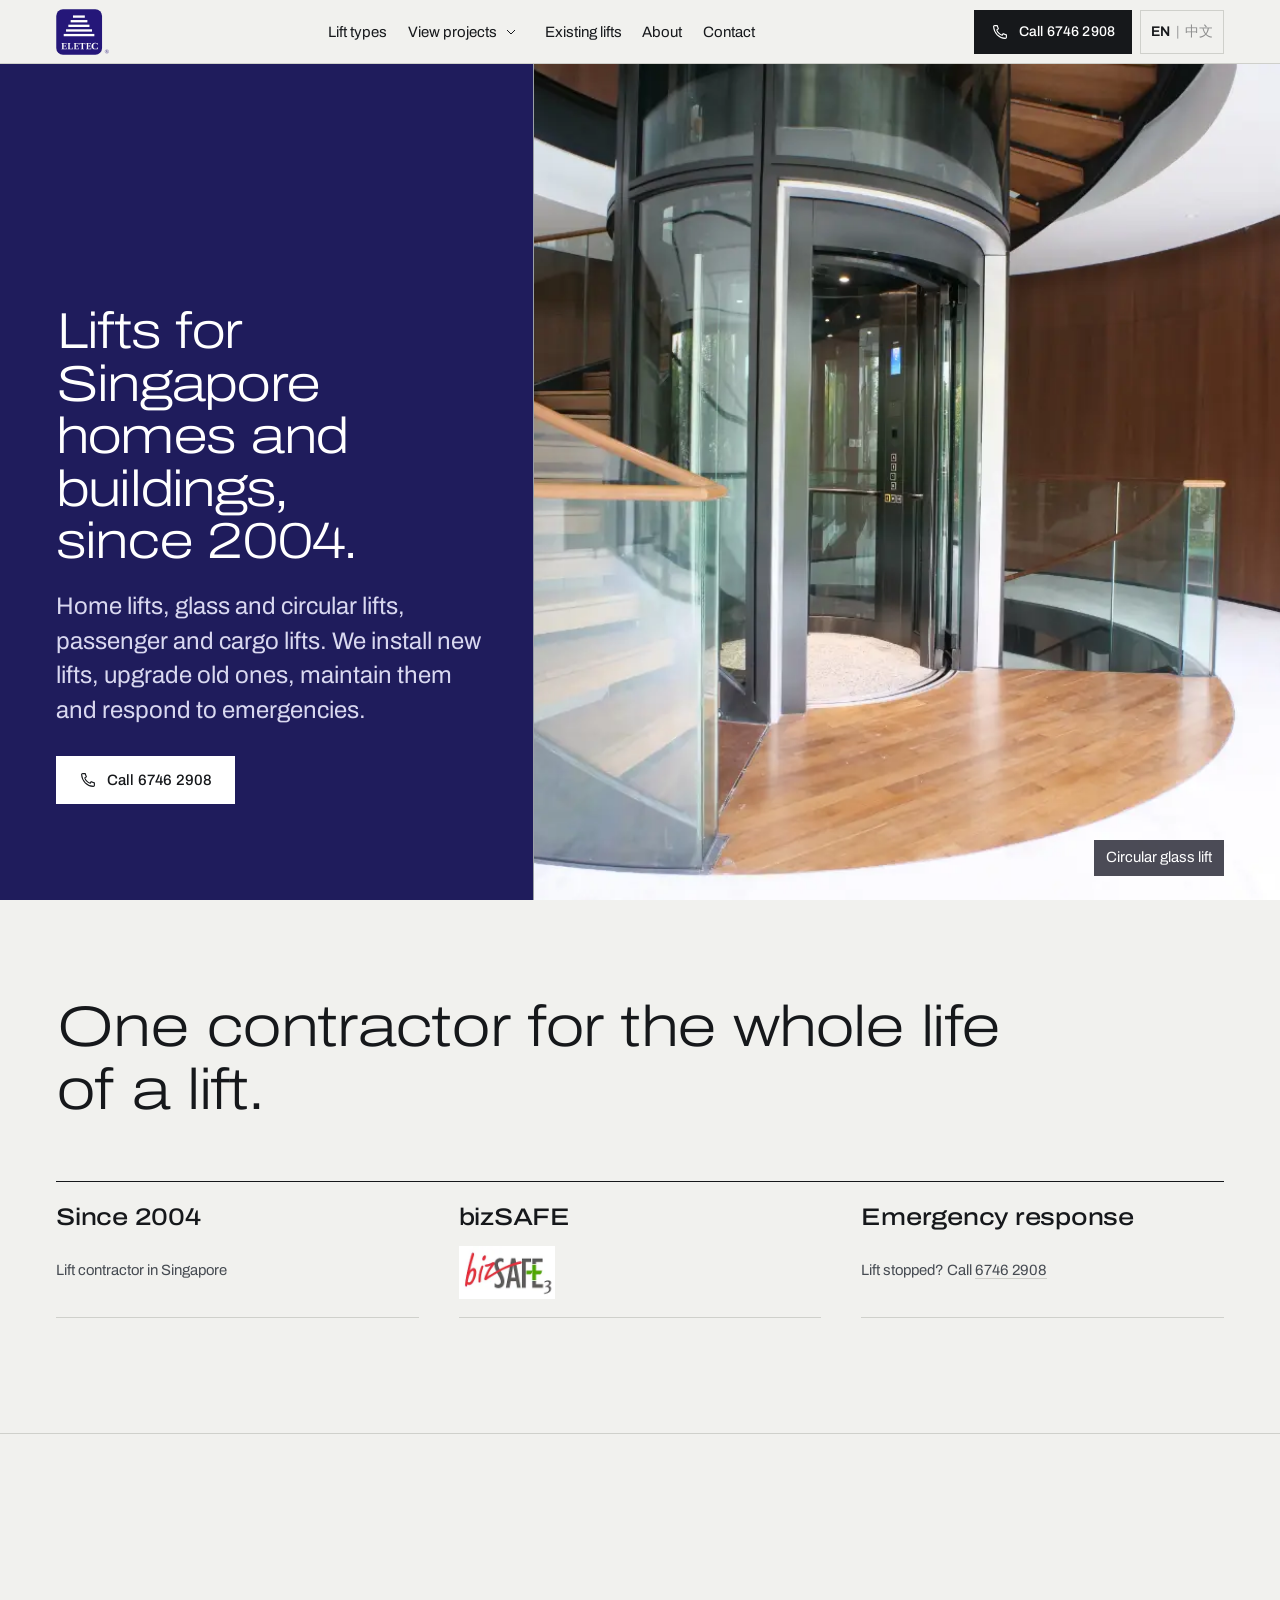
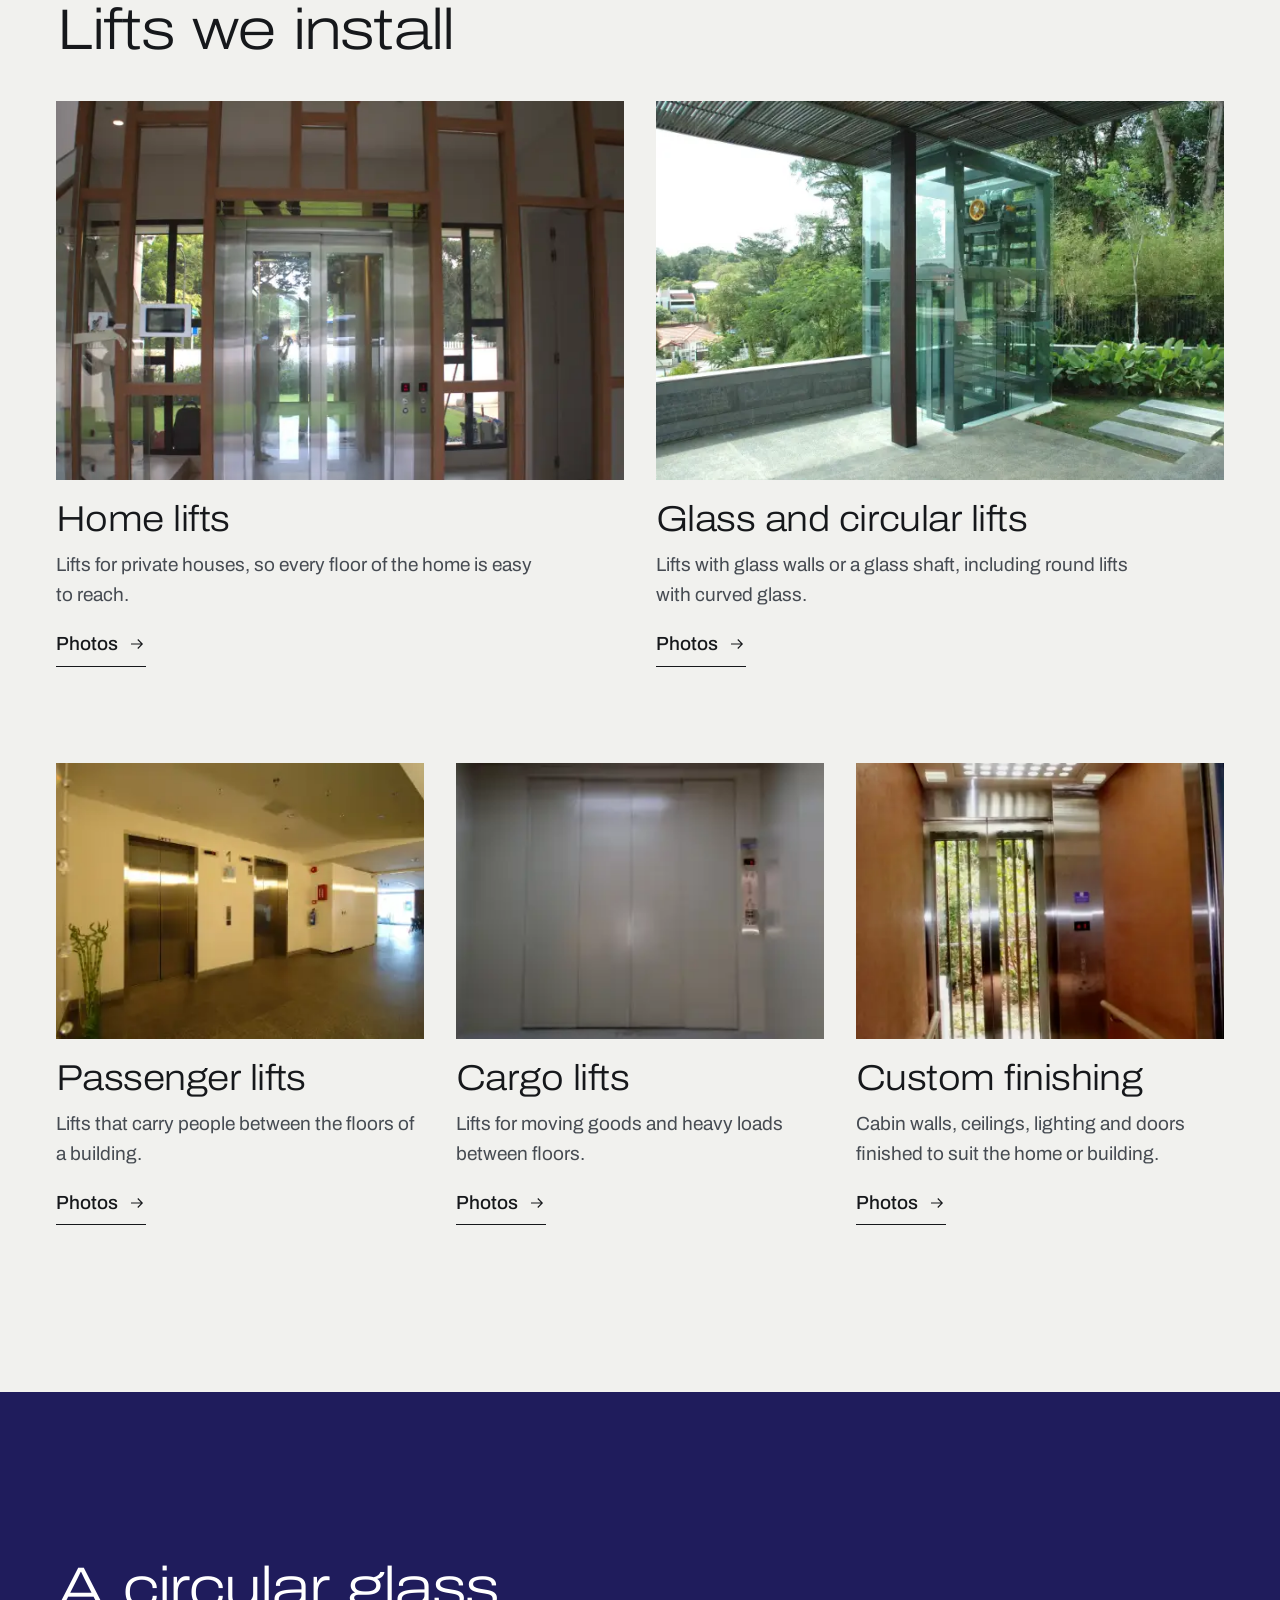
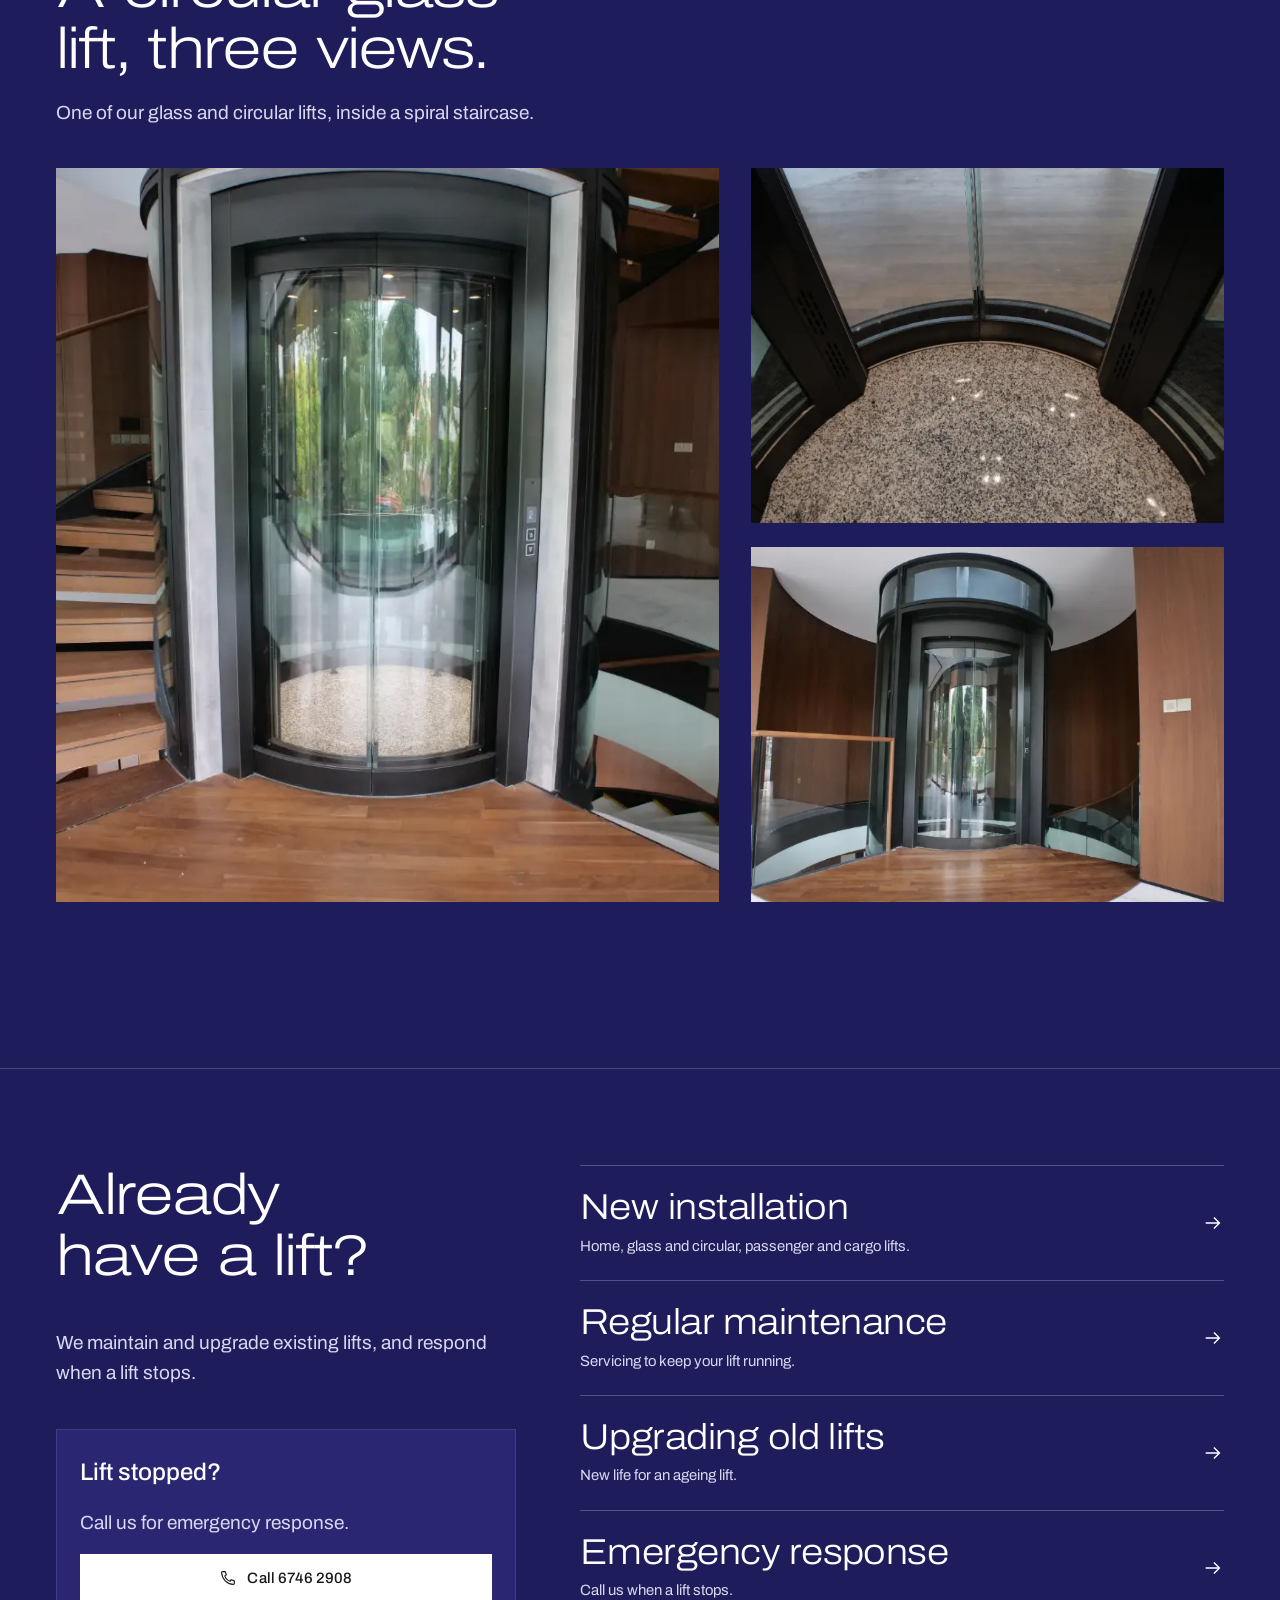
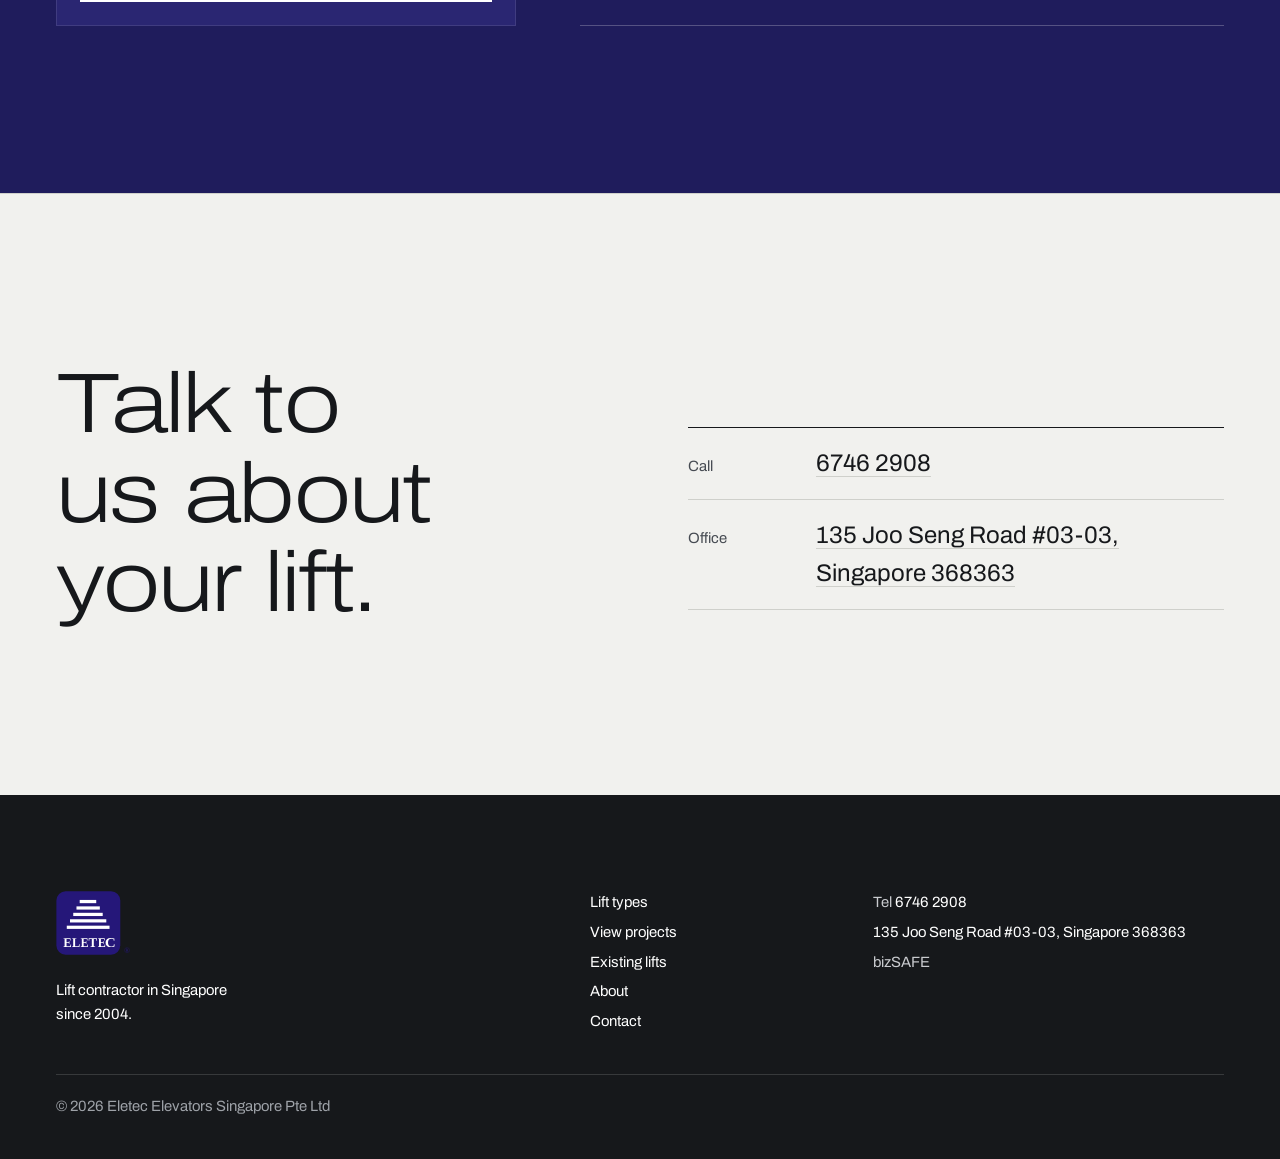
==== commit 3ec3fd50: "Menu: rename Projects to View projects, add dropdown of project types Co-Authored-By: Claude Sonnet " ====
--- a/index.html
+++ b/index.html
@@ -29,7 +29,7 @@
 <header class="site-header">
   <div class="wrap">
     <a class="brand" href="index.html"><img class="brand__logo" src="img/eletec-logo.svg" width="206" height="179" alt="Eletec home" data-zh-alt="Eletec 首页"></a>
-    <nav class="nav" aria-label="Main" data-zh-aria-label="主导航"><ul><li><a href="index.html#types"><span class="l-en">Lift types</span><span class="l-zh" lang="zh-Hans">电梯类型</span></a></li><li><a href="projects.html"><span class="l-en">Projects</span><span class="l-zh" lang="zh-Hans">项目案例</span></a></li><li><a href="existing-lifts.html"><span class="l-en">Existing lifts</span><span class="l-zh" lang="zh-Hans">现有电梯</span></a></li><li><a href="about.html"><span class="l-en">About</span><span class="l-zh" lang="zh-Hans">关于我们</span></a></li><li><a href="contact.html"><span class="l-en">Contact</span><span class="l-zh" lang="zh-Hans">联系我们</span></a></li></ul></nav>
+    <nav class="nav" aria-label="Main" data-zh-aria-label="主导航"><ul><li><a href="index.html#types"><span class="l-en">Lift types</span><span class="l-zh" lang="zh-Hans">电梯类型</span></a></li><li class="has-dd"><a href="projects.html"><span class="l-en">View projects</span><span class="l-zh" lang="zh-Hans">查看项目</span></a><button class="dd-btn" type="button" aria-expanded="false" aria-controls="dd-projects" aria-label="Show projects by lift type" data-zh-aria-label="按电梯类型显示项目"><svg viewBox="0 0 24 24" fill="none" stroke="currentColor" stroke-width="1.5" aria-hidden="true"><path d="M6 9l6 6 6-6"/></svg></button><ul class="dd" id="dd-projects"><li><a href="projects.html"><span class="l-en">All projects</span><span class="l-zh" lang="zh-Hans">全部项目</span></a></li><li><a href="projects.html#home"><span class="l-en">Home lifts</span><span class="l-zh" lang="zh-Hans">家用电梯</span></a></li><li><a href="projects.html#glass"><span class="l-en">Glass and circular lifts</span><span class="l-zh" lang="zh-Hans">玻璃及圆形电梯</span></a></li><li><a href="projects.html#passenger"><span class="l-en">Passenger lifts</span><span class="l-zh" lang="zh-Hans">客梯</span></a></li><li><a href="projects.html#cargo"><span class="l-en">Cargo lifts</span><span class="l-zh" lang="zh-Hans">货梯</span></a></li><li><a href="projects.html#custom"><span class="l-en">Custom finishing</span><span class="l-zh" lang="zh-Hans">定制装饰</span></a></li></ul></li><li><a href="existing-lifts.html"><span class="l-en">Existing lifts</span><span class="l-zh" lang="zh-Hans">现有电梯</span></a></li><li><a href="about.html"><span class="l-en">About</span><span class="l-zh" lang="zh-Hans">关于我们</span></a></li><li><a href="contact.html"><span class="l-en">Contact</span><span class="l-zh" lang="zh-Hans">联系我们</span></a></li></ul></nav>
     <div class="header-actions">
       <a class="btn btn--ghost btn--sm header-wa" href="#" data-wa hidden><svg viewBox="0 0 24 24" fill="none" stroke="currentColor" stroke-width="1.5" aria-hidden="true"><path d="M4 20l1.2-4A8.5 8.5 0 1 1 8.3 19Z"/><path d="M9 8.6c0 3.3 2.7 6.4 6.3 6.4l.9-1.6-1.9-.9-.8.8a4.5 4.5 0 0 1-2.4-2.4l.8-.8-.9-1.9Z"/></svg>WhatsApp</a>
       <a class="btn btn--solid btn--sm header-call" href="tel:+6567462908"><svg viewBox="0 0 24 24" fill="none" stroke="currentColor" stroke-width="1.5" aria-hidden="true"><path d="M5 3.5h3.2l1.6 4.3-2.1 1.4a11 11 0 0 0 7.1 7.1l1.4-2.1 4.3 1.6V19a1.5 1.5 0 0 1-1.6 1.5A16.5 16.5 0 0 1 3.5 5.1 1.5 1.5 0 0 1 5 3.5Z"/></svg><span class="l-en">Call 6746 2908</span><span class="l-zh" lang="zh-Hans">致电 6746 2908</span></a>
@@ -40,7 +40,7 @@
 </header>
 <div class="menu on-dark" id="menu" data-open="false" aria-label="Menu" data-zh-aria-label="菜单">
   <div class="menu__top"><a class="brand" href="index.html"><img class="brand__logo" src="img/eletec-logo.svg" width="206" height="179" alt="Eletec home" data-zh-alt="Eletec 首页"></a><button class="menu-btn" type="button" data-menu-close><span class="l-en">Close</span><span class="l-zh" lang="zh-Hans">关闭</span></button></div>
-  <nav aria-label="Menu" data-zh-aria-label="菜单"><ul><li><a class="menu__link" href="index.html"><span class="l-en">Home</span><span class="l-zh" lang="zh-Hans">首页</span><svg viewBox="0 0 24 24" fill="none" stroke="currentColor" stroke-width="1.5" aria-hidden="true"><path d="M4 12h15M13 6l6 6-6 6"/></svg></a></li><li><a class="menu__link" href="index.html#types"><span class="l-en">Lift types</span><span class="l-zh" lang="zh-Hans">电梯类型</span><svg viewBox="0 0 24 24" fill="none" stroke="currentColor" stroke-width="1.5" aria-hidden="true"><path d="M4 12h15M13 6l6 6-6 6"/></svg></a></li><li><a class="menu__link" href="projects.html"><span class="l-en">Projects</span><span class="l-zh" lang="zh-Hans">项目案例</span><svg viewBox="0 0 24 24" fill="none" stroke="currentColor" stroke-width="1.5" aria-hidden="true"><path d="M4 12h15M13 6l6 6-6 6"/></svg></a></li><li><a class="menu__link" href="existing-lifts.html"><span class="l-en">Existing lifts</span><span class="l-zh" lang="zh-Hans">现有电梯</span><svg viewBox="0 0 24 24" fill="none" stroke="currentColor" stroke-width="1.5" aria-hidden="true"><path d="M4 12h15M13 6l6 6-6 6"/></svg></a></li><li><a class="menu__link" href="about.html"><span class="l-en">About</span><span class="l-zh" lang="zh-Hans">关于我们</span><svg viewBox="0 0 24 24" fill="none" stroke="currentColor" stroke-width="1.5" aria-hidden="true"><path d="M4 12h15M13 6l6 6-6 6"/></svg></a></li><li><a class="menu__link" href="contact.html"><span class="l-en">Contact</span><span class="l-zh" lang="zh-Hans">联系我们</span><svg viewBox="0 0 24 24" fill="none" stroke="currentColor" stroke-width="1.5" aria-hidden="true"><path d="M4 12h15M13 6l6 6-6 6"/></svg></a></li></ul></nav>
+  <nav aria-label="Menu" data-zh-aria-label="菜单"><ul><li><a class="menu__link" href="index.html"><span class="l-en">Home</span><span class="l-zh" lang="zh-Hans">首页</span><svg viewBox="0 0 24 24" fill="none" stroke="currentColor" stroke-width="1.5" aria-hidden="true"><path d="M4 12h15M13 6l6 6-6 6"/></svg></a></li><li><a class="menu__link" href="index.html#types"><span class="l-en">Lift types</span><span class="l-zh" lang="zh-Hans">电梯类型</span><svg viewBox="0 0 24 24" fill="none" stroke="currentColor" stroke-width="1.5" aria-hidden="true"><path d="M4 12h15M13 6l6 6-6 6"/></svg></a></li><li><a class="menu__link" href="projects.html"><span class="l-en">View projects</span><span class="l-zh" lang="zh-Hans">查看项目</span><svg viewBox="0 0 24 24" fill="none" stroke="currentColor" stroke-width="1.5" aria-hidden="true"><path d="M4 12h15M13 6l6 6-6 6"/></svg></a><ul class="menu__subs"><li><a class="menu__sub" href="projects.html#home"><span class="l-en">Home lifts</span><span class="l-zh" lang="zh-Hans">家用电梯</span></a></li><li><a class="menu__sub" href="projects.html#glass"><span class="l-en">Glass and circular lifts</span><span class="l-zh" lang="zh-Hans">玻璃及圆形电梯</span></a></li><li><a class="menu__sub" href="projects.html#passenger"><span class="l-en">Passenger lifts</span><span class="l-zh" lang="zh-Hans">客梯</span></a></li><li><a class="menu__sub" href="projects.html#cargo"><span class="l-en">Cargo lifts</span><span class="l-zh" lang="zh-Hans">货梯</span></a></li><li><a class="menu__sub" href="projects.html#custom"><span class="l-en">Custom finishing</span><span class="l-zh" lang="zh-Hans">定制装饰</span></a></li></ul></li><li><a class="menu__link" href="existing-lifts.html"><span class="l-en">Existing lifts</span><span class="l-zh" lang="zh-Hans">现有电梯</span><svg viewBox="0 0 24 24" fill="none" stroke="currentColor" stroke-width="1.5" aria-hidden="true"><path d="M4 12h15M13 6l6 6-6 6"/></svg></a></li><li><a class="menu__link" href="about.html"><span class="l-en">About</span><span class="l-zh" lang="zh-Hans">关于我们</span><svg viewBox="0 0 24 24" fill="none" stroke="currentColor" stroke-width="1.5" aria-hidden="true"><path d="M4 12h15M13 6l6 6-6 6"/></svg></a></li><li><a class="menu__link" href="contact.html"><span class="l-en">Contact</span><span class="l-zh" lang="zh-Hans">联系我们</span><svg viewBox="0 0 24 24" fill="none" stroke="currentColor" stroke-width="1.5" aria-hidden="true"><path d="M4 12h15M13 6l6 6-6 6"/></svg></a></li></ul></nav>
   <div class="menu__foot">
     <a class="btn btn--light" href="tel:+6567462908"><svg viewBox="0 0 24 24" fill="none" stroke="currentColor" stroke-width="1.5" aria-hidden="true"><path d="M5 3.5h3.2l1.6 4.3-2.1 1.4a11 11 0 0 0 7.1 7.1l1.4-2.1 4.3 1.6V19a1.5 1.5 0 0 1-1.6 1.5A16.5 16.5 0 0 1 3.5 5.1 1.5 1.5 0 0 1 5 3.5Z"/></svg><span class="l-en">Call 6746 2908</span><span class="l-zh" lang="zh-Hans">致电 6746 2908</span></a>
     <a class="btn btn--ghost" href="#" data-wa hidden><svg viewBox="0 0 24 24" fill="none" stroke="currentColor" stroke-width="1.5" aria-hidden="true"><path d="M4 20l1.2-4A8.5 8.5 0 1 1 8.3 19Z"/><path d="M9 8.6c0 3.3 2.7 6.4 6.3 6.4l.9-1.6-1.9-.9-.8.8a4.5 4.5 0 0 1-2.4-2.4l.8-.8-.9-1.9Z"/></svg>WhatsApp</a>
@@ -153,7 +153,7 @@
         <a class="brand brand--foot" href="index.html"><img class="brand__logo" src="img/eletec-logo.svg" width="206" height="179" alt="Eletec home" data-zh-alt="Eletec 首页"></a>
         <p class="foot__tag"><span class="l-en">Lift contractor in Singapore since 2004.</span><span class="l-zh" lang="zh-Hans">自2004年起的新加坡电梯承包商。</span></p>
       </div>
-      <div><ul><li><a href="index.html#types"><span class="l-en">Lift types</span><span class="l-zh" lang="zh-Hans">电梯类型</span></a></li><li><a href="projects.html"><span class="l-en">Projects</span><span class="l-zh" lang="zh-Hans">项目案例</span></a></li><li><a href="existing-lifts.html"><span class="l-en">Existing lifts</span><span class="l-zh" lang="zh-Hans">现有电梯</span></a></li><li><a href="about.html"><span class="l-en">About</span><span class="l-zh" lang="zh-Hans">关于我们</span></a></li><li><a href="contact.html"><span class="l-en">Contact</span><span class="l-zh" lang="zh-Hans">联系我们</span></a></li></ul></div>
+      <div><ul><li><a href="index.html#types"><span class="l-en">Lift types</span><span class="l-zh" lang="zh-Hans">电梯类型</span></a></li><li><a href="projects.html"><span class="l-en">View projects</span><span class="l-zh" lang="zh-Hans">查看项目</span></a></li><li><a href="existing-lifts.html"><span class="l-en">Existing lifts</span><span class="l-zh" lang="zh-Hans">现有电梯</span></a></li><li><a href="about.html"><span class="l-en">About</span><span class="l-zh" lang="zh-Hans">关于我们</span></a></li><li><a href="contact.html"><span class="l-en">Contact</span><span class="l-zh" lang="zh-Hans">联系我们</span></a></li></ul></div>
       <div>
         <ul>
           <li><span class="l-en">Tel</span><span class="l-zh" lang="zh-Hans">电话</span> <a href="tel:+6567462908">6746 2908</a></li>
--- a/css/site.css
+++ b/css/site.css
@@ -118,6 +118,20 @@
   .menu-btn { display: none; }
   .header-call, .header-wa { display: inline-flex; }
 }
+
+/* Projects dropdown (desktop) */
+.has-dd { position: relative; display: flex; align-items: center; }
+.dd-btn { background: none; border: 0; color: inherit; width: 28px; height: 44px; display: grid; place-items: center; cursor: pointer; padding: 0; }
+.dd-btn svg { width: 16px; height: 16px; transition: transform .15s; }
+.has-dd.is-open .dd-btn svg { transform: rotate(180deg); }
+.nav .dd { display: none; position: absolute; top: 100%; left: -16px; min-width: 260px; margin: 0; padding: 8px 0; flex-direction: column; gap: 0; background: var(--white, #fff); color: var(--ink); border: 1px solid var(--rule); box-shadow: 0 12px 32px rgba(0,0,0,.12); z-index: 70; }
+.has-dd.is-open .dd, .has-dd:hover .dd, .has-dd:focus-within .dd { display: flex; }
+.nav .dd a { display: block; padding: 11px 20px; white-space: nowrap; }
+.nav .dd a::after { display: none; }
+.nav .dd a:hover { background: var(--plaster-2); }
+.menu ul.menu__subs { margin: 0 0 12px; border: 0; padding-left: 4px; }
+.menu__subs li { border: 0; }
+.menu a.menu__sub { display: block; padding: 9px 0 9px 14px; text-decoration: none; font-size: 1.05rem; opacity: .8; border-left: 1px solid rgba(255,255,255,.25); }
 
 /* Menu panel (mobile) — a lobby directory board */
 .menu {
